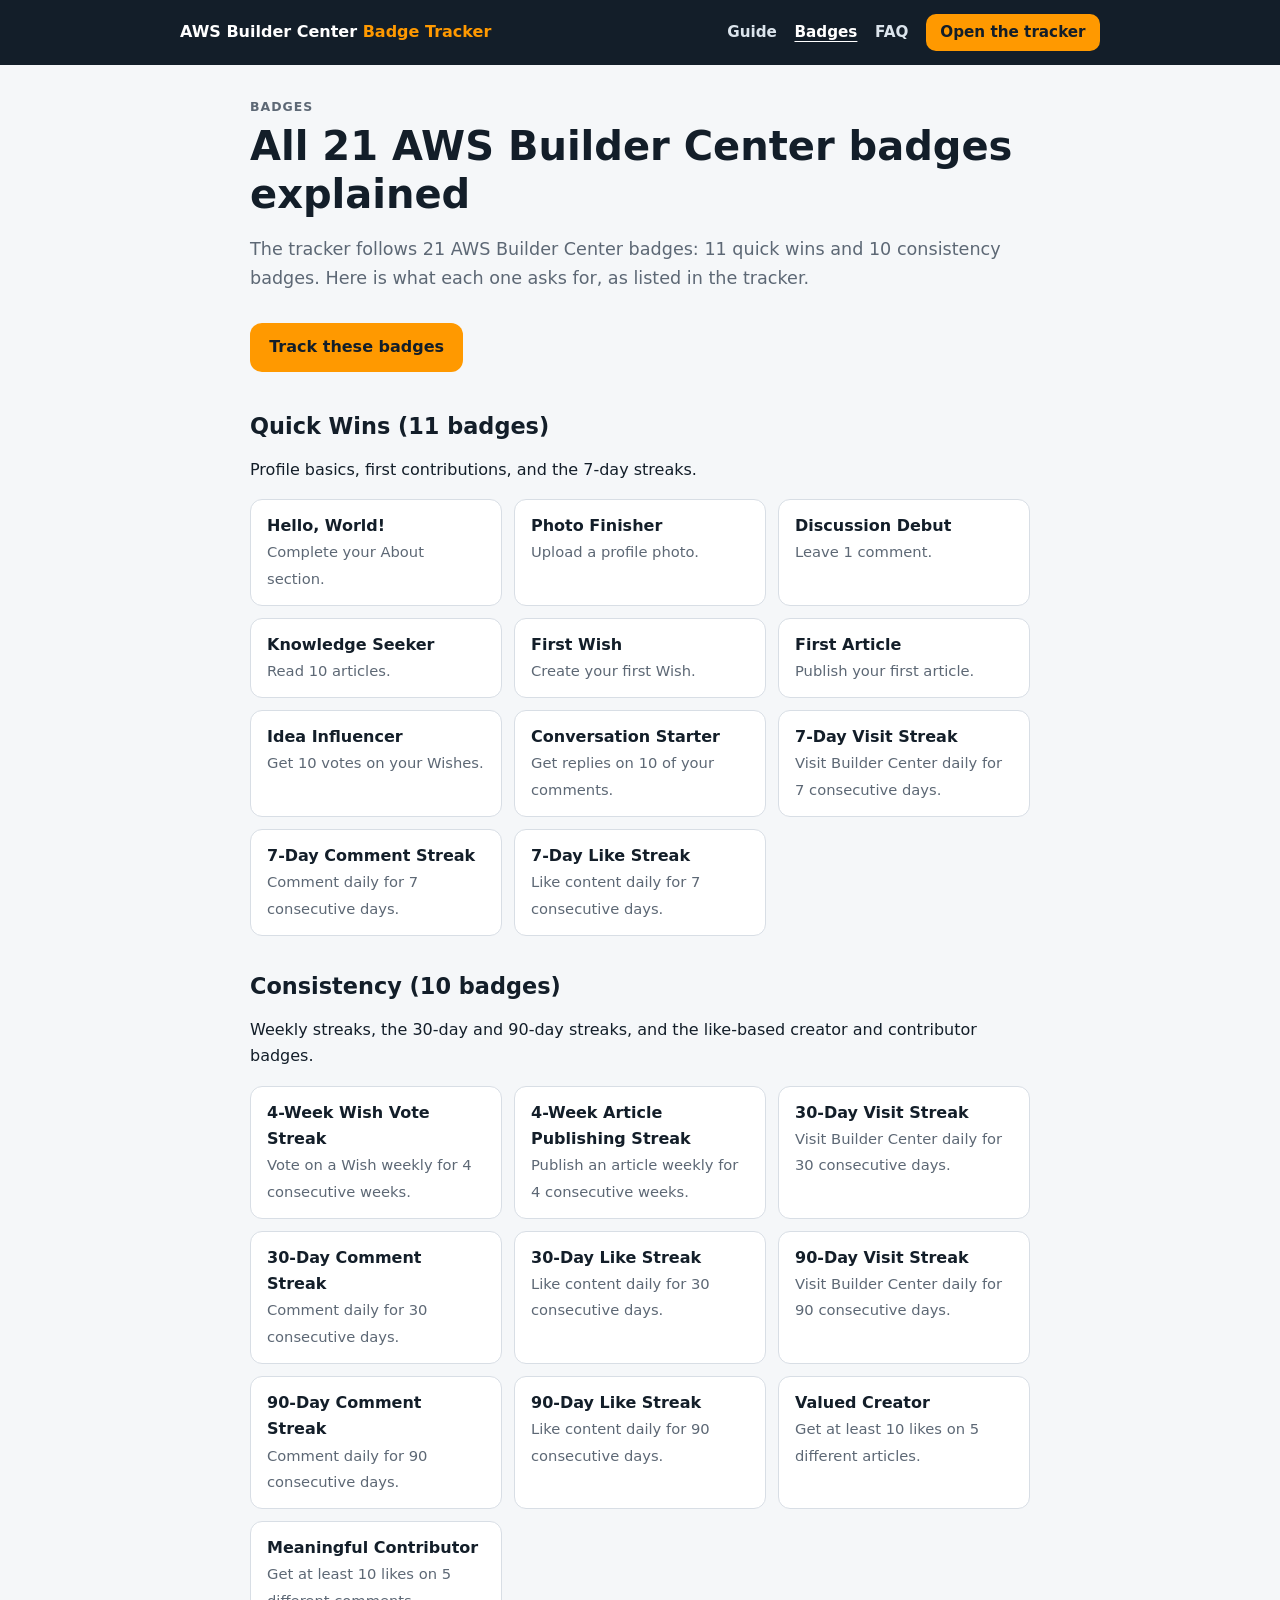
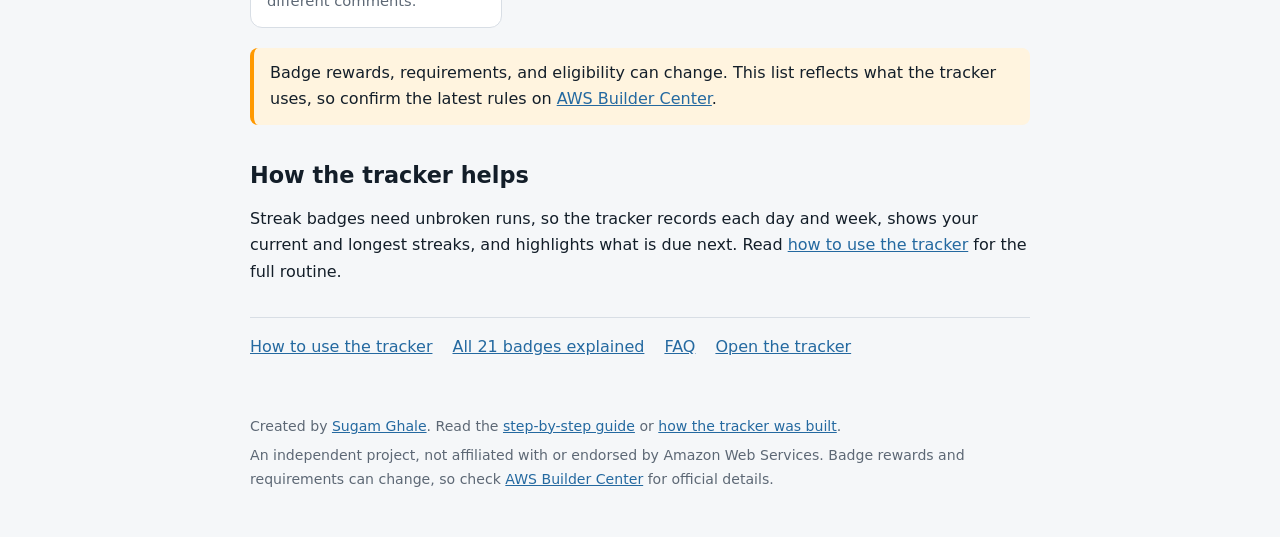
==== badges/index.html @ d5e0c00a "SEO: metadata, structured data, sitemap, favicons, and guide/badges/FAQ pages" ====
<!doctype html>
<html lang="en">
  <head>
    <meta charset="utf-8" />
    <meta name="viewport" content="width=device-width, initial-scale=1" />
    <title>All 21 AWS Builder Center Badges and Requirements</title>
    <meta name="description" content="Every AWS Builder Center badge the tracker follows, from Hello, World! to the 90-day streaks, with what each one requires." />
    <meta name="robots" content="index, follow, max-image-preview:large" />
    <meta name="author" content="Sugam Ghale" />
    <meta name="theme-color" content="#131e29" />
    <link rel="canonical" href="https://awsbuilder.sugamghale.com.np/badges/" />
    <meta property="og:type" content="article" />
    <meta property="og:site_name" content="AWS Builder Center Badge Tracker" />
    <meta property="og:title" content="All 21 AWS Builder Center Badges and Requirements" />
    <meta property="og:description" content="Every AWS Builder Center badge the tracker follows, from Hello, World! to the 90-day streaks, with what each one requires." />
    <meta property="og:url" content="https://awsbuilder.sugamghale.com.np/badges/" />
    <meta property="og:image" content="https://awsbuilder.sugamghale.com.np/og-image.png" />
    <meta property="og:image:width" content="1200" />
    <meta property="og:image:height" content="630" />
    <meta name="twitter:card" content="summary_large_image" />
    <meta name="twitter:title" content="All 21 AWS Builder Center Badges and Requirements" />
    <meta name="twitter:description" content="Every AWS Builder Center badge the tracker follows, from Hello, World! to the 90-day streaks, with what each one requires." />
    <meta name="twitter:image" content="https://awsbuilder.sugamghale.com.np/og-image.png" />
    <link rel="icon" type="image/png" sizes="48x48" href="/favicon-48.png" />
    <link rel="icon" type="image/png" sizes="192x192" href="/favicon-192.png" />
    <link rel="apple-touch-icon" sizes="180x180" href="/apple-touch-icon.png" />
    <link rel="stylesheet" href="/pages.css" />
    <script type="application/ld+json">{"@context":"https://schema.org","@type":"BreadcrumbList","itemListElement":[{"@type":"ListItem","position":1,"name":"Badge Tracker","item":"https://awsbuilder.sugamghale.com.np/"},{"@type":"ListItem","position":2,"name":"All 21 AWS Builder Center badges explained","item":"https://awsbuilder.sugamghale.com.np/badges/"}]}</script>
  </head>
  <body>
    <a class="skip-link" href="#content">Skip to content</a>
    <header class="site-header">
      <div class="site-header-inner">
        <a class="site-brand" href="/">AWS Builder Center <span>Badge Tracker</span></a>
        <nav class="site-nav" aria-label="Site">
          <a href="/guide/">Guide</a>
          <a href="/badges/" aria-current="page">Badges</a>
          <a href="/faq/">FAQ</a>
          <a class="open-app" href="/">Open the tracker</a>
        </nav>
      </div>
    </header>
    <main id="content">
      <p class="eyebrow">Badges</p>
      <h1>All 21 AWS Builder Center badges explained</h1>

      <p class="lead">
        The tracker follows 21 AWS Builder Center badges: 11 quick wins and 10 consistency badges. Here is
        what each one asks for, as listed in the tracker.
      </p>
      <a class="cta" href="/">Track these badges</a>

      <h2>Quick Wins (11 badges)</h2>
      <p>Profile basics, first contributions, and the 7-day streaks.</p>
      <ul class="badge-grid">
        <li><strong>Hello, World!</strong><span>Complete your About section.</span></li>
        <li><strong>Photo Finisher</strong><span>Upload a profile photo.</span></li>
        <li><strong>Discussion Debut</strong><span>Leave 1 comment.</span></li>
        <li><strong>Knowledge Seeker</strong><span>Read 10 articles.</span></li>
        <li><strong>First Wish</strong><span>Create your first Wish.</span></li>
        <li><strong>First Article</strong><span>Publish your first article.</span></li>
        <li><strong>Idea Influencer</strong><span>Get 10 votes on your Wishes.</span></li>
        <li><strong>Conversation Starter</strong><span>Get replies on 10 of your comments.</span></li>
        <li><strong>7-Day Visit Streak</strong><span>Visit Builder Center daily for 7 consecutive days.</span></li>
        <li><strong>7-Day Comment Streak</strong><span>Comment daily for 7 consecutive days.</span></li>
        <li><strong>7-Day Like Streak</strong><span>Like content daily for 7 consecutive days.</span></li>
      </ul>

      <h2>Consistency (10 badges)</h2>
      <p>Weekly streaks, the 30-day and 90-day streaks, and the like-based creator and contributor badges.</p>
      <ul class="badge-grid">
        <li><strong>4-Week Wish Vote Streak</strong><span>Vote on a Wish weekly for 4 consecutive weeks.</span></li>
        <li><strong>4-Week Article Publishing Streak</strong><span>Publish an article weekly for 4 consecutive weeks.</span></li>
        <li><strong>30-Day Visit Streak</strong><span>Visit Builder Center daily for 30 consecutive days.</span></li>
        <li><strong>30-Day Comment Streak</strong><span>Comment daily for 30 consecutive days.</span></li>
        <li><strong>30-Day Like Streak</strong><span>Like content daily for 30 consecutive days.</span></li>
        <li><strong>90-Day Visit Streak</strong><span>Visit Builder Center daily for 90 consecutive days.</span></li>
        <li><strong>90-Day Comment Streak</strong><span>Comment daily for 90 consecutive days.</span></li>
        <li><strong>90-Day Like Streak</strong><span>Like content daily for 90 consecutive days.</span></li>
        <li><strong>Valued Creator</strong><span>Get at least 10 likes on 5 different articles.</span></li>
        <li><strong>Meaningful Contributor</strong><span>Get at least 10 likes on 5 different comments.</span></li>
      </ul>

      <div class="note">
        Badge rewards, requirements, and eligibility can change. This list reflects what the tracker uses, so
        confirm the latest rules on <a href="https://builder.aws.com/" target="_blank" rel="noopener noreferrer">AWS Builder Center</a>.
      </div>

      <h2>How the tracker helps</h2>
      <p>
        Streak badges need unbroken runs, so the tracker records each day and week, shows your current and longest
        streaks, and highlights what is due next. Read <a href="/guide/">how to use the tracker</a> for the full
        routine.
      </p>

      <nav class="related" aria-label="Related pages">
        <a href="/guide/">How to use the tracker</a>
        <a href="/badges/">All 21 badges explained</a>
        <a href="/faq/">FAQ</a>
        <a href="/">Open the tracker</a>
      </nav>
    </main>
    <footer class="site-footer">
      <p>
        Created by <a href="https://builder.aws.com/community/@sugamghale" target="_blank" rel="noopener noreferrer">Sugam Ghale</a>.
        Read the <a href="https://builder.aws.com/content/3JlTbvpIUHCxUosgsDcWn3OkLaA/aws-builder-center-badge-tracker-step-by-step-guide" target="_blank" rel="noopener noreferrer">step-by-step guide</a>
        or <a href="https://builder.aws.com/content/3JlS45QfgOxZrGCHFRyoKN2KXZB/how-i-built-a-private-aws-builder-center-badge-tracker-with-vanilla-javascript" target="_blank" rel="noopener noreferrer">how the tracker was built</a>.
      </p>
      <p>
        An independent project, not affiliated with or endorsed by Amazon Web Services.
        Badge rewards and requirements can change, so check
        <a href="https://builder.aws.com/" target="_blank" rel="noopener noreferrer">AWS Builder Center</a>
        for official details.
      </p>
    </footer>
  </body>
</html>
---- pages.css ----
/* Styles for the static content pages (guide, badges, FAQ). The tracker itself uses style.css. */
:root {
  --navy: #131e29;
  --muted: #5d6875;
  --orange: #ff9900;
  --page: #f5f7f9;
  --surface: #fff;
  --line: #d8dee5;
  --blue: #2469a0;
  --green: #16794c;
}
* {
  box-sizing: border-box;
}
body {
  margin: 0;
  background: var(--page);
  color: var(--navy);
  font:
    16px/1.65 Inter,
    ui-sans-serif,
    system-ui,
    -apple-system,
    "Segoe UI",
    sans-serif;
}
a {
  color: var(--blue);
}
.skip-link {
  position: fixed;
  top: -100px;
  left: 1rem;
  background: #fff;
  color: var(--navy);
  padding: 0.75rem;
  z-index: 100;
}
.skip-link:focus {
  top: 1rem;
}
.site-header {
  background: var(--navy);
  color: #fff;
}
.site-header-inner {
  max-width: 960px;
  margin: 0 auto;
  padding: 0.85rem 1.25rem;
  display: flex;
  flex-wrap: wrap;
  align-items: center;
  justify-content: space-between;
  gap: 0.75rem 1.5rem;
}
.site-brand {
  color: #fff;
  font-weight: 800;
  text-decoration: none;
}
.site-brand span {
  color: var(--orange);
}
.site-nav {
  display: flex;
  flex-wrap: wrap;
  align-items: center;
  gap: 0.35rem 1.1rem;
}
.site-nav a {
  color: #dbe4ec;
  text-decoration: none;
  font-weight: 600;
  font-size: 0.95rem;
}
.site-nav a:hover,
.site-nav a[aria-current="page"] {
  color: #fff;
  text-decoration: underline;
  text-underline-offset: 4px;
}
.site-nav .open-app {
  background: var(--orange);
  color: var(--navy);
  padding: 0.4rem 0.9rem;
  border-radius: 10px;
  text-decoration: none;
}
main {
  max-width: 820px;
  margin: 0 auto;
  padding: 2rem 1.25rem 3rem;
}
.eyebrow {
  margin: 0;
  color: var(--muted);
  font-size: 0.78rem;
  font-weight: 800;
  letter-spacing: 0.08em;
  text-transform: uppercase;
}
h1 {
  font-size: clamp(1.8rem, 5vw, 2.5rem);
  line-height: 1.2;
  margin: 0.25rem 0 0.75rem;
}
h2 {
  font-size: 1.4rem;
  line-height: 1.3;
  margin: 2.25rem 0 0.5rem;
}
h3 {
  font-size: 1.1rem;
  margin: 1.5rem 0 0.35rem;
}
.lead {
  font-size: 1.1rem;
  color: var(--muted);
}
.cta {
  display: inline-block;
  margin: 0.75rem 0 0.25rem;
  background: var(--orange);
  color: var(--navy);
  font-weight: 800;
  padding: 0.7rem 1.2rem;
  border-radius: 12px;
  text-decoration: none;
}
.cta:hover {
  filter: brightness(0.95);
}
.card {
  background: var(--surface);
  border: 1px solid var(--line);
  border-radius: 14px;
  padding: 1rem 1.15rem;
  margin: 0.85rem 0;
}
.card h3 {
  margin-top: 0;
}
.card p:last-child {
  margin-bottom: 0;
}
.note {
  background: #fff4df;
  border-left: 4px solid var(--orange);
  padding: 0.75rem 1rem;
  border-radius: 8px;
  margin: 1.25rem 0;
}
.badge-grid {
  list-style: none;
  padding: 0;
  margin: 0.75rem 0;
  display: grid;
  grid-template-columns: repeat(auto-fill, minmax(240px, 1fr));
  gap: 0.75rem;
}
.badge-grid li {
  background: var(--surface);
  border: 1px solid var(--line);
  border-radius: 12px;
  padding: 0.8rem 1rem;
}
.badge-grid strong {
  display: block;
}
.badge-grid span {
  color: var(--muted);
  font-size: 0.92rem;
}
details {
  background: var(--surface);
  border: 1px solid var(--line);
  border-radius: 12px;
  padding: 0.75rem 1rem;
  margin: 0.6rem 0;
}
summary {
  cursor: pointer;
  font-weight: 700;
}
details p {
  margin: 0.6rem 0 0.1rem;
}
.related {
  display: flex;
  flex-wrap: wrap;
  gap: 0.5rem 1.25rem;
  margin-top: 2rem;
  padding-top: 1rem;
  border-top: 1px solid var(--line);
}
.site-footer {
  max-width: 820px;
  margin: 0 auto;
  padding: 0 1.25rem 2.5rem;
  color: var(--muted);
  font-size: 0.88rem;
}
.site-footer p {
  margin: 0.4rem 0;
}
a:focus-visible,
summary:focus-visible {
  outline: 3px solid var(--orange);
  outline-offset: 2px;
}
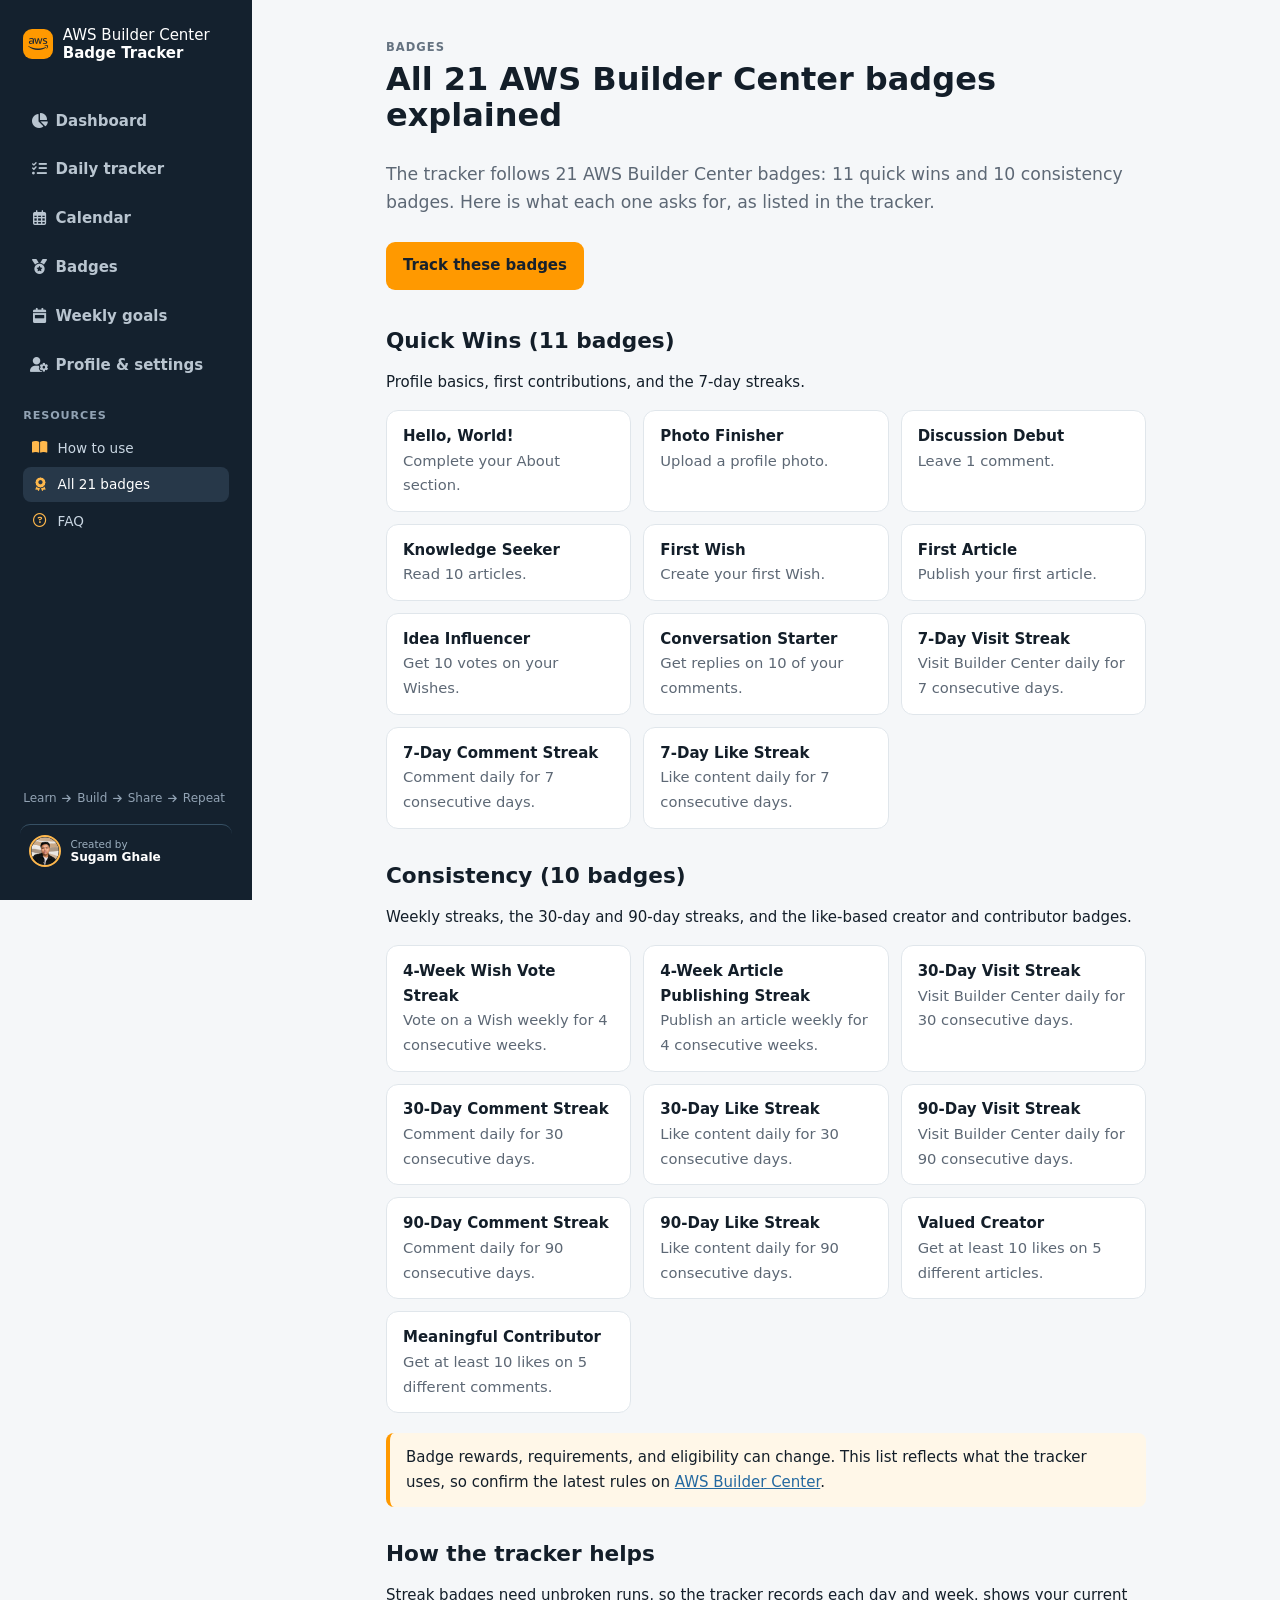
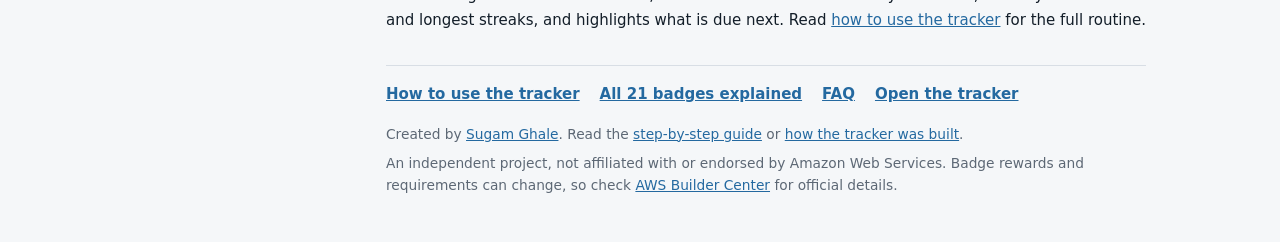
==== commit 7cb42c1f: "Add resource links and smooth view transitions between tracker and content pages" ====
--- a/badges/index.html
+++ b/badges/index.html
@@ -21,97 +21,168 @@
     <meta name="twitter:title" content="All 21 AWS Builder Center Badges and Requirements" />
     <meta name="twitter:description" content="Every AWS Builder Center badge the tracker follows, from Hello, World! to the 90-day streaks, with what each one requires." />
     <meta name="twitter:image" content="https://awsbuilder.sugamghale.com.np/og-image.png" />
+    <script type="application/ld+json">{"@context":"https://schema.org","@type":"BreadcrumbList","itemListElement":[{"@type":"ListItem","position":1,"name":"Badge Tracker","item":"https://awsbuilder.sugamghale.com.np/"},{"@type":"ListItem","position":2,"name":"All 21 AWS Builder Center badges explained","item":"https://awsbuilder.sugamghale.com.np/badges/"}]}</script>
+    <script type="speculationrules">
+      {
+        "prerender": [{ "urls": ["/guide/", "/badges/", "/faq/"], "eagerness": "moderate" }],
+        "prefetch": [{ "urls": ["/"], "eagerness": "moderate" }]
+      }
+    </script>
+    <link rel="preconnect" href="https://cdnjs.cloudflare.com" crossorigin />
+    <link rel="stylesheet" href="https://cdnjs.cloudflare.com/ajax/libs/font-awesome/6.2.1/css/all.min.css" referrerpolicy="no-referrer" />
     <link rel="icon" type="image/png" sizes="48x48" href="/favicon-48.png" />
     <link rel="icon" type="image/png" sizes="192x192" href="/favicon-192.png" />
     <link rel="apple-touch-icon" sizes="180x180" href="/apple-touch-icon.png" />
+    <link rel="stylesheet" href="/style.css" />
     <link rel="stylesheet" href="/pages.css" />
-    <script type="application/ld+json">{"@context":"https://schema.org","@type":"BreadcrumbList","itemListElement":[{"@type":"ListItem","position":1,"name":"Badge Tracker","item":"https://awsbuilder.sugamghale.com.np/"},{"@type":"ListItem","position":2,"name":"All 21 AWS Builder Center badges explained","item":"https://awsbuilder.sugamghale.com.np/badges/"}]}</script>
   </head>
   <body>
-    <a class="skip-link" href="#content">Skip to content</a>
-    <header class="site-header">
-      <div class="site-header-inner">
-        <a class="site-brand" href="/">AWS Builder Center <span>Badge Tracker</span></a>
-        <nav class="site-nav" aria-label="Site">
-          <a href="/guide/">Guide</a>
-          <a href="/badges/" aria-current="page">Badges</a>
-          <a href="/faq/">FAQ</a>
-          <a class="open-app" href="/">Open the tracker</a>
+    <a class="skip-link" href="#main-content">Skip to content</a>
+    <div class="app-shell">
+      <aside class="sidebar" aria-label="Primary navigation">
+        <div class="brand-lockup">
+          <span class="brand-mark" aria-hidden="true"><i class="fa-brands fa-aws"></i></span
+          ><span>AWS Builder Center<br /><strong>Badge Tracker</strong></span>
+        </div>
+        <nav class="nav-list" aria-label="Sections">
+          <a class="nav-link" href="/#dashboard">
+            <i class="nav-icon fa-solid fa-chart-pie" aria-hidden="true"></i>
+            Dashboard
+          </a>
+          <a class="nav-link" href="/#daily">
+            <i class="nav-icon fa-solid fa-list-check" aria-hidden="true"></i>
+            Daily tracker
+          </a>
+          <a class="nav-link" href="/#calendar">
+            <i class="nav-icon fa-regular fa-calendar-days" aria-hidden="true"></i>
+            Calendar
+          </a>
+          <a class="nav-link" href="/#badges">
+            <i class="nav-icon fa-solid fa-medal" aria-hidden="true"></i>
+            Badges
+          </a>
+          <a class="nav-link" href="/#weekly">
+            <i class="nav-icon fa-solid fa-calendar-week" aria-hidden="true"></i>
+            Weekly goals
+          </a>
+          <a class="nav-link" href="/#profile">
+            <i class="nav-icon fa-solid fa-user-gear" aria-hidden="true"></i>
+            Profile &amp; settings
+          </a>
         </nav>
+        <nav class="resource-links" aria-label="Resources">
+          <p class="resource-title">Resources</p>
+          <a href="/guide/"><i class="fa-solid fa-book-open" aria-hidden="true"></i> How to use</a>
+          <a href="/badges/" aria-current="page"><i class="fa-solid fa-award" aria-hidden="true"></i> All 21 badges</a>
+          <a href="/faq/"><i class="fa-regular fa-circle-question" aria-hidden="true"></i> FAQ</a>
+        </nav>
+        <div class="sidebar-footer">
+          Learn <i class="fa-solid fa-arrow-right" aria-hidden="true"></i> Build
+          <i class="fa-solid fa-arrow-right" aria-hidden="true"></i> Share
+          <i class="fa-solid fa-arrow-right" aria-hidden="true"></i> Repeat
+        </div>
+        <a
+          class="creator-credit"
+          href="https://builder.aws.com/community/@sugamghale"
+          target="_blank"
+          rel="noopener noreferrer"
+          aria-label="Created by Sugam Ghale — open AWS Builder Center profile"
+        >
+          <img class="creator-avatar" src="/favicon-192.png" alt="Sugam Ghale" draggable="false" />
+          <span><small>Created by</small><strong>Sugam Ghale</strong></span>
+        </a>
+      </aside>
+      <div class="mobile-header">
+        <div class="brand-lockup">
+          <span class="brand-mark" aria-hidden="true"><i class="fa-brands fa-aws"></i></span
+          ><span class="mobile-brand-copy"><strong>Badge Tracker</strong><small>Created by Sugam Ghale</small></span>
+        </div>
       </div>
-    </header>
-    <main id="content">
-      <p class="eyebrow">Badges</p>
-      <h1>All 21 AWS Builder Center badges explained</h1>
+      <main id="main-content" class="main-content" tabindex="-1">
+        <div class="content-page">
+          <header class="page-header">
+            <div>
+              <p class="eyebrow">Badges</p>
+              <h1>All 21 AWS Builder Center badges explained</h1>
+            </div>
+          </header>
 
-      <p class="lead">
-        The tracker follows 21 AWS Builder Center badges: 11 quick wins and 10 consistency badges. Here is
-        what each one asks for, as listed in the tracker.
-      </p>
-      <a class="cta" href="/">Track these badges</a>
+          <p class="lead">
+            The tracker follows 21 AWS Builder Center badges: 11 quick wins and 10 consistency badges. Here is
+            what each one asks for, as listed in the tracker.
+          </p>
+          <a class="button button-primary" href="/#badges">Track these badges</a>
 
-      <h2>Quick Wins (11 badges)</h2>
-      <p>Profile basics, first contributions, and the 7-day streaks.</p>
-      <ul class="badge-grid">
-        <li><strong>Hello, World!</strong><span>Complete your About section.</span></li>
-        <li><strong>Photo Finisher</strong><span>Upload a profile photo.</span></li>
-        <li><strong>Discussion Debut</strong><span>Leave 1 comment.</span></li>
-        <li><strong>Knowledge Seeker</strong><span>Read 10 articles.</span></li>
-        <li><strong>First Wish</strong><span>Create your first Wish.</span></li>
-        <li><strong>First Article</strong><span>Publish your first article.</span></li>
-        <li><strong>Idea Influencer</strong><span>Get 10 votes on your Wishes.</span></li>
-        <li><strong>Conversation Starter</strong><span>Get replies on 10 of your comments.</span></li>
-        <li><strong>7-Day Visit Streak</strong><span>Visit Builder Center daily for 7 consecutive days.</span></li>
-        <li><strong>7-Day Comment Streak</strong><span>Comment daily for 7 consecutive days.</span></li>
-        <li><strong>7-Day Like Streak</strong><span>Like content daily for 7 consecutive days.</span></li>
-      </ul>
+          <h2>Quick Wins (11 badges)</h2>
+          <p>Profile basics, first contributions, and the 7-day streaks.</p>
+          <ul class="badge-grid">
+            <li><strong>Hello, World!</strong><span>Complete your About section.</span></li>
+            <li><strong>Photo Finisher</strong><span>Upload a profile photo.</span></li>
+            <li><strong>Discussion Debut</strong><span>Leave 1 comment.</span></li>
+            <li><strong>Knowledge Seeker</strong><span>Read 10 articles.</span></li>
+            <li><strong>First Wish</strong><span>Create your first Wish.</span></li>
+            <li><strong>First Article</strong><span>Publish your first article.</span></li>
+            <li><strong>Idea Influencer</strong><span>Get 10 votes on your Wishes.</span></li>
+            <li><strong>Conversation Starter</strong><span>Get replies on 10 of your comments.</span></li>
+            <li><strong>7-Day Visit Streak</strong><span>Visit Builder Center daily for 7 consecutive days.</span></li>
+            <li><strong>7-Day Comment Streak</strong><span>Comment daily for 7 consecutive days.</span></li>
+            <li><strong>7-Day Like Streak</strong><span>Like content daily for 7 consecutive days.</span></li>
+          </ul>
 
-      <h2>Consistency (10 badges)</h2>
-      <p>Weekly streaks, the 30-day and 90-day streaks, and the like-based creator and contributor badges.</p>
-      <ul class="badge-grid">
-        <li><strong>4-Week Wish Vote Streak</strong><span>Vote on a Wish weekly for 4 consecutive weeks.</span></li>
-        <li><strong>4-Week Article Publishing Streak</strong><span>Publish an article weekly for 4 consecutive weeks.</span></li>
-        <li><strong>30-Day Visit Streak</strong><span>Visit Builder Center daily for 30 consecutive days.</span></li>
-        <li><strong>30-Day Comment Streak</strong><span>Comment daily for 30 consecutive days.</span></li>
-        <li><strong>30-Day Like Streak</strong><span>Like content daily for 30 consecutive days.</span></li>
-        <li><strong>90-Day Visit Streak</strong><span>Visit Builder Center daily for 90 consecutive days.</span></li>
-        <li><strong>90-Day Comment Streak</strong><span>Comment daily for 90 consecutive days.</span></li>
-        <li><strong>90-Day Like Streak</strong><span>Like content daily for 90 consecutive days.</span></li>
-        <li><strong>Valued Creator</strong><span>Get at least 10 likes on 5 different articles.</span></li>
-        <li><strong>Meaningful Contributor</strong><span>Get at least 10 likes on 5 different comments.</span></li>
-      </ul>
+          <h2>Consistency (10 badges)</h2>
+          <p>Weekly streaks, the 30-day and 90-day streaks, and the like-based creator and contributor badges.</p>
+          <ul class="badge-grid">
+            <li><strong>4-Week Wish Vote Streak</strong><span>Vote on a Wish weekly for 4 consecutive weeks.</span></li>
+            <li><strong>4-Week Article Publishing Streak</strong><span>Publish an article weekly for 4 consecutive weeks.</span></li>
+            <li><strong>30-Day Visit Streak</strong><span>Visit Builder Center daily for 30 consecutive days.</span></li>
+            <li><strong>30-Day Comment Streak</strong><span>Comment daily for 30 consecutive days.</span></li>
+            <li><strong>30-Day Like Streak</strong><span>Like content daily for 30 consecutive days.</span></li>
+            <li><strong>90-Day Visit Streak</strong><span>Visit Builder Center daily for 90 consecutive days.</span></li>
+            <li><strong>90-Day Comment Streak</strong><span>Comment daily for 90 consecutive days.</span></li>
+            <li><strong>90-Day Like Streak</strong><span>Like content daily for 90 consecutive days.</span></li>
+            <li><strong>Valued Creator</strong><span>Get at least 10 likes on 5 different articles.</span></li>
+            <li><strong>Meaningful Contributor</strong><span>Get at least 10 likes on 5 different comments.</span></li>
+          </ul>
 
-      <div class="note">
-        Badge rewards, requirements, and eligibility can change. This list reflects what the tracker uses, so
-        confirm the latest rules on <a href="https://builder.aws.com/" target="_blank" rel="noopener noreferrer">AWS Builder Center</a>.
-      </div>
+          <div class="note">
+            Badge rewards, requirements, and eligibility can change. This list reflects what the tracker uses, so
+            confirm the latest rules on <a href="https://builder.aws.com/" target="_blank" rel="noopener noreferrer">AWS Builder Center</a>.
+          </div>
 
-      <h2>How the tracker helps</h2>
-      <p>
-        Streak badges need unbroken runs, so the tracker records each day and week, shows your current and longest
-        streaks, and highlights what is due next. Read <a href="/guide/">how to use the tracker</a> for the full
-        routine.
-      </p>
-
-      <nav class="related" aria-label="Related pages">
-        <a href="/guide/">How to use the tracker</a>
-        <a href="/badges/">All 21 badges explained</a>
-        <a href="/faq/">FAQ</a>
-        <a href="/">Open the tracker</a>
+          <h2>How the tracker helps</h2>
+          <p>
+            Streak badges need unbroken runs, so the tracker records each day and week, shows your current and longest
+            streaks, and highlights what is due next. Read <a href="/guide/">how to use the tracker</a> for the full
+            routine.
+          </p>
+          <nav class="related" aria-label="Related pages">
+            <a href="/guide/">How to use the tracker</a>
+            <a href="/badges/">All 21 badges explained</a>
+            <a href="/faq/">FAQ</a>
+            <a href="/">Open the tracker</a>
+          </nav>
+          <div class="page-footnote">
+            <p>
+              Created by <a href="https://builder.aws.com/community/@sugamghale" target="_blank" rel="noopener noreferrer">Sugam Ghale</a>.
+              Read the <a href="https://builder.aws.com/content/3JlTbvpIUHCxUosgsDcWn3OkLaA/aws-builder-center-badge-tracker-step-by-step-guide" target="_blank" rel="noopener noreferrer">step-by-step guide</a>
+              or <a href="https://builder.aws.com/content/3JlS45QfgOxZrGCHFRyoKN2KXZB/how-i-built-a-private-aws-builder-center-badge-tracker-with-vanilla-javascript" target="_blank" rel="noopener noreferrer">how the tracker was built</a>.
+            </p>
+            <p>
+              An independent project, not affiliated with or endorsed by Amazon Web Services. Badge rewards and
+              requirements can change, so check
+              <a href="https://builder.aws.com/" target="_blank" rel="noopener noreferrer">AWS Builder Center</a>
+              for official details.
+            </p>
+          </div>
+        </div>
+      </main>
+      <nav class="bottom-nav" aria-label="Mobile navigation">
+        <a class="nav-link" href="/#dashboard"><i class="fa-solid fa-chart-pie" aria-hidden="true"></i><span>Dashboard</span></a>
+        <a class="nav-link" href="/#daily"><i class="fa-solid fa-list-check" aria-hidden="true"></i><span>Daily</span></a>
+        <a class="nav-link" href="/#calendar"><i class="fa-regular fa-calendar-days" aria-hidden="true"></i><span>Calendar</span></a>
+        <a class="nav-link" href="/#badges"><i class="fa-solid fa-medal" aria-hidden="true"></i><span>Badges</span></a>
+        <a class="nav-link" href="/#profile"><i class="fa-solid fa-gear" aria-hidden="true"></i><span>Settings</span></a>
       </nav>
-    </main>
-    <footer class="site-footer">
-      <p>
-        Created by <a href="https://builder.aws.com/community/@sugamghale" target="_blank" rel="noopener noreferrer">Sugam Ghale</a>.
-        Read the <a href="https://builder.aws.com/content/3JlTbvpIUHCxUosgsDcWn3OkLaA/aws-builder-center-badge-tracker-step-by-step-guide" target="_blank" rel="noopener noreferrer">step-by-step guide</a>
-        or <a href="https://builder.aws.com/content/3JlS45QfgOxZrGCHFRyoKN2KXZB/how-i-built-a-private-aws-builder-center-badge-tracker-with-vanilla-javascript" target="_blank" rel="noopener noreferrer">how the tracker was built</a>.
-      </p>
-      <p>
-        An independent project, not affiliated with or endorsed by Amazon Web Services.
-        Badge rewards and requirements can change, so check
-        <a href="https://builder.aws.com/" target="_blank" rel="noopener noreferrer">AWS Builder Center</a>
-        for official details.
-      </p>
-    </footer>
+    </div>
   </body>
 </html>
--- a/style.css
+++ b/style.css
@@ -0,0 +1,1592 @@
+:root {
+  --navy: #131e29;
+  --muted: #5d6875;
+  --orange: #ff9900;
+  --orange-dark: #d97706;
+  --page: #f5f7f9;
+  --surface: #fff;
+  --line: #d8dee5;
+  --green: #16794c;
+  --green-soft: #e8f6ee;
+  --blue: #2469a0;
+  --red: #b42318;
+  --radius: 16px;
+  --shadow: 0 10px 25px #172b4d12;
+}
+* {
+  box-sizing: border-box;
+}
+html {
+  color-scheme: light;
+}
+body {
+  margin: 0;
+  background: var(--page);
+  color: var(--navy);
+  font:
+    15px/1.5 Inter,
+    ui-sans-serif,
+    system-ui,
+    -apple-system,
+    "Segoe UI",
+    sans-serif;
+}
+.skip-link {
+  position: fixed;
+  top: -100px;
+  left: 1rem;
+  background: #fff;
+  color: var(--navy);
+  padding: 0.75rem;
+  z-index: 100;
+}
+.skip-link:focus {
+  top: 1rem;
+}
+.onboarding-shell {
+  min-height: 100vh;
+  display: grid;
+  place-items: center;
+  padding: 1.25rem;
+  background: linear-gradient(135deg, #edf4fa 0%, #f7f8fa 58%, #fff4df 100%);
+}
+.onboarding-card {
+  width: min(100%, 580px);
+  background: var(--surface);
+  padding: clamp(1.5rem, 5vw, 3rem);
+  border-radius: 24px;
+  box-shadow: var(--shadow);
+  border: 1px solid #e8ecf0;
+}
+.brand-lockup {
+  display: flex;
+  align-items: center;
+  gap: 0.6rem;
+  line-height: 1.2;
+}
+.brand-mark {
+  display: grid;
+  place-items: center;
+  width: 30px;
+  height: 30px;
+  border-radius: 9px;
+  background: var(--orange);
+  color: #1b2733;
+  font-size: 18px;
+}
+.eyebrow {
+  text-transform: uppercase;
+  font-size: 0.72rem;
+  font-weight: 800;
+  letter-spacing: 0.09em;
+  color: #657381;
+  margin: 1.25rem 0 0.35rem;
+}
+.onboarding-card h1,
+.page-header h1 {
+  font-size: clamp(1.7rem, 4vw, 2.25rem);
+  line-height: 1.15;
+  margin: 0.1rem 0 0.7rem;
+}
+.privacy-note {
+  font-size: 0.8rem;
+  color: var(--muted);
+  margin-top: 1rem;
+}
+.form-grid {
+  display: grid;
+  gap: 1rem;
+  margin-top: 1.35rem;
+}
+.form-grid label {
+  font-weight: 700;
+  font-size: 0.9rem;
+}
+.form-grid small {
+  display: block;
+  color: var(--muted);
+  font-weight: 400;
+  margin-top: 0.2rem;
+}
+input,
+select,
+button {
+  font: inherit;
+}
+input,
+select {
+  display: block;
+  width: 100%;
+  margin-top: 0.35rem;
+  padding: 0.7rem 0.75rem;
+  border: 1px solid #aab6c2;
+  border-radius: 9px;
+  background: #fff;
+  color: var(--navy);
+}
+input:focus,
+select:focus,
+button:focus-visible {
+  outline: 3px solid #ffb547;
+  outline-offset: 2px;
+}
+.button {
+  border: 1px solid transparent;
+  border-radius: 9px;
+  padding: 0.65rem 1rem;
+  cursor: pointer;
+  font-weight: 750;
+  transition:
+    0.16s transform,
+    0.16s background;
+}
+.button:hover {
+  transform: translateY(-1px);
+}
+.button-primary {
+  background: var(--orange);
+  color: #17212c;
+}
+.button-primary:hover {
+  background: #f3a421;
+}
+.button-secondary {
+  background: #fff;
+  color: #253647;
+  border-color: #b5c0ca;
+}
+.button-danger {
+  background: var(--red);
+  color: white;
+}
+.full {
+  width: 100%;
+  margin-top: 0.25rem;
+}
+.app-shell {
+  min-height: 100vh;
+  display: grid;
+  grid-template-columns: 252px minmax(0, 1fr);
+}
+.sidebar {
+  background: #14212e;
+  color: #e7edf3;
+  padding: 1.4rem 1rem;
+  display: flex;
+  flex-direction: column;
+  position: sticky;
+  top: 0;
+  height: 100vh;
+}
+.sidebar .brand-lockup {
+  padding: 0.25rem 0.45rem;
+  color: #fff;
+}
+.nav-list {
+  display: grid;
+  gap: 0.25rem;
+  margin-top: 2rem;
+}
+.nav-link {
+  appearance: none;
+  text-align: left;
+  border: 0;
+  background: transparent;
+  color: #b9c5d0;
+  padding: 0.7rem 0.8rem;
+  border-radius: 8px;
+  cursor: pointer;
+  font-weight: 650;
+}
+.nav-link span {
+  display: inline-block;
+  width: 1.35rem;
+}
+.nav-link:hover,
+.nav-link.active {
+  background: #273849;
+  color: #fff;
+}
+.sidebar-footer {
+  font-size: 0.75rem;
+  color: #92a3b4;
+  margin: auto 0.45rem 0.3rem;
+}
+.main-content {
+  width: min(1280px, 100%);
+  padding: clamp(1.2rem, 3vw, 2.5rem);
+  margin: auto;
+}
+.page-header {
+  display: flex;
+  justify-content: space-between;
+  align-items: center;
+  gap: 1rem;
+  margin-bottom: 1.6rem;
+}
+.page-header .eyebrow {
+  margin: 0 0 0.2rem;
+}
+.page-header h1 {
+  font-size: clamp(1.55rem, 3vw, 2rem);
+  margin: 0;
+}
+.view {
+  display: none;
+}
+.view.active {
+  display: block;
+}
+.mobile-header,
+.bottom-nav {
+  display: none;
+}
+.grid {
+  display: grid;
+  gap: 1rem;
+}
+.grid-4 {
+  grid-template-columns: repeat(4, minmax(0, 1fr));
+}
+.grid-3 {
+  grid-template-columns: repeat(3, minmax(0, 1fr));
+}
+.grid-2 {
+  grid-template-columns: repeat(2, minmax(0, 1fr));
+}
+.card {
+  background: var(--surface);
+  border: 1px solid #e0e6eb;
+  border-radius: var(--radius);
+  padding: 1.1rem;
+  box-shadow: 0 2px 6px #172b4d08;
+}
+.card h2,
+.card h3 {
+  margin: 0.05rem 0 0.4rem;
+  line-height: 1.25;
+}
+.card h2 {
+  font-size: 1.12rem;
+}
+.card h3 {
+  font-size: 1rem;
+}
+.metric-card .metric {
+  font-size: 1.75rem;
+  font-weight: 800;
+  line-height: 1.1;
+  margin: 0.4rem 0 0.15rem;
+}
+.metric-card p,
+.subtle {
+  color: var(--muted);
+  margin: 0.15rem 0;
+  font-size: 0.86rem;
+}
+.hero-card {
+  background: linear-gradient(115deg, #172938, #203c55);
+  color: white;
+  position: relative;
+  overflow: hidden;
+}
+.hero-card:after {
+  content: "";
+  width: 220px;
+  height: 220px;
+  border-radius: 50%;
+  background: #ff990026;
+  position: absolute;
+  right: -90px;
+  top: -95px;
+}
+.hero-card .subtle {
+  color: #ccdae6;
+}
+.hero-progress {
+  display: flex;
+  align-items: center;
+  gap: 1rem;
+  margin-top: 1.25rem;
+  position: relative;
+  z-index: 1;
+}
+.score {
+  font-weight: 800;
+  font-size: 1.3rem;
+  white-space: nowrap;
+}
+.progress {
+  height: 9px;
+  background: #dfe5ea;
+  border-radius: 100px;
+  overflow: hidden;
+  flex: 1;
+}
+.progress > span {
+  height: 100%;
+  display: block;
+  background: var(--orange);
+  border-radius: inherit;
+}
+.progress.green > span {
+  background: var(--green);
+}
+.hero-card .progress {
+  background: #486173;
+}
+.hero-card .progress > span {
+  background: var(--orange);
+}
+.section-heading {
+  display: flex;
+  align-items: center;
+  justify-content: space-between;
+  gap: 1rem;
+  margin: 1.8rem 0 0.8rem;
+}
+.section-heading h2 {
+  margin: 0;
+  font-size: 1.25rem;
+}
+.section-heading p {
+  margin: 0;
+  color: var(--muted);
+}
+.today-list {
+  display: grid;
+  gap: 0.3rem;
+}
+.activity-row {
+  display: flex;
+  align-items: center;
+  gap: 0.65rem;
+  padding: 0.62rem 0.25rem;
+  border-bottom: 1px solid #edf0f3;
+  cursor: pointer;
+}
+.activity-row:last-child {
+  border-bottom: 0;
+}
+.activity-row input {
+  appearance: none;
+  width: 19px;
+  height: 19px;
+  margin: 0;
+  border-radius: 5px;
+  padding: 0;
+  position: relative;
+  cursor: pointer;
+}
+.activity-row input:checked {
+  background: var(--green);
+  border-color: var(--green);
+}
+.activity-row input:checked:after {
+  content: "✓";
+  position: absolute;
+  color: #fff;
+  font-size: 13px;
+  left: 3px;
+  top: -2px;
+}
+.activity-row span {
+  font-weight: 650;
+}
+.activity-row small {
+  color: var(--muted);
+  margin-left: auto;
+}
+.pill {
+  display: inline-block;
+  border-radius: 100px;
+  padding: 0.22rem 0.55rem;
+  font-size: 0.72rem;
+  font-weight: 800;
+  letter-spacing: 0.04em;
+  text-transform: uppercase;
+}
+.pill.complete {
+  color: var(--green);
+  background: var(--green-soft);
+}
+.pill.progressing {
+  color: #945b00;
+  background: #fff2db;
+}
+.pill.start {
+  color: #536272;
+  background: #edf1f4;
+}
+.pill.earned {
+  color: #265b96;
+  background: #eaf2fc;
+}
+.notice {
+  border-left: 4px solid var(--orange);
+  background: #fff7e8;
+  padding: 0.75rem 0.9rem;
+  border-radius: 0 9px 9px 0;
+  margin: 0.8rem 0;
+}
+.notice strong {
+  display: block;
+}
+.milestone-row {
+  display: grid;
+  grid-template-columns: 90px 1fr auto;
+  gap: 0.75rem;
+  align-items: center;
+  margin: 0.8rem 0;
+}
+.milestone-row b {
+  font-size: 0.85rem;
+}
+.badge-controls {
+  display: flex;
+  gap: 0.65rem;
+  flex-wrap: wrap;
+  margin-bottom: 1rem;
+}
+.badge-controls input {
+  max-width: 250px;
+  margin: 0;
+}
+.badge-controls select {
+  width: auto;
+  margin: 0;
+}
+.badges-grid {
+  display: grid;
+  grid-template-columns: repeat(auto-fill, minmax(255px, 1fr));
+  gap: 1rem;
+}
+.badge-card {
+  padding: 1rem;
+  text-align: left;
+  width: 100%;
+  cursor: pointer;
+  background: #fff;
+  border: 1px solid #dfe5ea;
+  border-radius: var(--radius);
+  color: var(--navy);
+  box-shadow: 0 2px 6px #172b4d08;
+}
+.badge-card:hover {
+  border-color: #ffb84c;
+  transform: translateY(-2px);
+}
+.badge-top {
+  display: flex;
+  align-items: flex-start;
+  gap: 0.7rem;
+}
+.badge-icon {
+  width: 34px;
+  height: 34px;
+  border-radius: 10px;
+  display: grid;
+  place-items: center;
+  background: #fff0d5;
+  font-size: 1.1rem;
+  flex: 0 0 auto;
+}
+.badge-card h3 {
+  margin: 0;
+  font-size: 1rem;
+}
+.badge-card p {
+  font-size: 0.83rem;
+  color: var(--muted);
+  margin: 0.3rem 0 0.8rem;
+}
+.badge-meta {
+  display: flex;
+  justify-content: space-between;
+  align-items: center;
+  gap: 0.5rem;
+  font-size: 0.8rem;
+  margin-bottom: 0.4rem;
+}
+.badge-card .progress {
+  width: 100%;
+  height: 7px;
+}
+.calendar-controls {
+  display: flex;
+  align-items: center;
+  justify-content: space-between;
+  gap: 0.5rem;
+  margin-bottom: 1rem;
+}
+.calendar-controls h2 {
+  font-size: 1.05rem;
+  margin: 0;
+}
+.icon-button {
+  border: 1px solid #ccd5dd;
+  background: #fff;
+  border-radius: 8px;
+  cursor: pointer;
+  color: var(--navy);
+  width: 36px;
+  height: 36px;
+  font-size: 1.25rem;
+}
+.calendar-weekdays,
+.calendar-grid {
+  display: grid;
+  grid-template-columns: repeat(7, 1fr);
+  gap: 0.35rem;
+}
+.calendar-weekdays div {
+  text-align: center;
+  color: var(--muted);
+  font-size: 0.72rem;
+  font-weight: 800;
+  padding: 0.25rem;
+}
+.calendar-day {
+  aspect-ratio: 1;
+  border: 1px solid #e1e6eb;
+  border-radius: 10px;
+  background: #fff;
+  color: var(--navy);
+  text-align: left;
+  padding: 0.35rem;
+  cursor: pointer;
+  position: relative;
+}
+.calendar-day:hover {
+  border-color: var(--orange);
+}
+.calendar-day.empty {
+  visibility: hidden;
+}
+.calendar-day.today {
+  outline: 2px solid var(--orange);
+}
+.calendar-day.partial:after,
+.calendar-day.full:after {
+  content: "";
+  height: 5px;
+  position: absolute;
+  bottom: 5px;
+  left: 5px;
+  right: 5px;
+  border-radius: 100px;
+  background: #89b6dc;
+}
+.calendar-day.full:after {
+  background: var(--green);
+}
+.calendar-day .date-num {
+  font-weight: 700;
+  font-size: 0.78rem;
+}
+.calendar-day .dots {
+  font-size: 0.55rem;
+  color: var(--blue);
+  letter-spacing: -1px;
+  position: absolute;
+  right: 4px;
+  top: 3px;
+}
+.daily-layout {
+  display: grid;
+  grid-template-columns: minmax(260px, 0.7fr) minmax(0, 1.3fr);
+  gap: 1rem;
+}
+.date-picker {
+  display: flex;
+  gap: 0.5rem;
+  align-items: end;
+}
+.date-picker input {
+  margin: 0;
+}
+.streak-table {
+  display: grid;
+  gap: 0.65rem;
+}
+.streak-line {
+  display: grid;
+  grid-template-columns: 90px 1fr auto;
+  gap: 0.7rem;
+  align-items: center;
+}
+.streak-line strong {
+  font-size: 0.85rem;
+}
+.weekly-list {
+  display: grid;
+  gap: 0.55rem;
+}
+.week-row {
+  display: grid;
+  grid-template-columns: 1fr auto;
+  gap: 1rem;
+  padding: 0.65rem 0.1rem;
+  border-bottom: 1px solid #edf0f3;
+}
+.week-row:last-child {
+  border: 0;
+}
+.week-row small {
+  color: var(--muted);
+}
+.reward-grid {
+  display: grid;
+  grid-template-columns: repeat(3, 1fr);
+  gap: 0.65rem;
+  margin-top: 0.8rem;
+}
+.reward {
+  border: 1px solid #f2d39a;
+  background: #fffaf0;
+  border-radius: 10px;
+  padding: 0.7rem;
+}
+.reward strong {
+  display: block;
+  color: #a55f00;
+  font-size: 1.1rem;
+}
+.link-list {
+  display: flex;
+  gap: 0.5rem;
+  flex-wrap: wrap;
+  margin-top: 1rem;
+}
+.link-list a {
+  color: #12629b;
+  font-weight: 700;
+  font-size: 0.85rem;
+}
+.profile-summary {
+  display: grid;
+  gap: 0.55rem;
+}
+.profile-summary dt {
+  color: var(--muted);
+  font-size: 0.8rem;
+}
+.profile-summary dd {
+  margin: 0;
+  font-weight: 700;
+}
+.profile-summary div {
+  display: grid;
+  grid-template-columns: 150px 1fr;
+}
+.modal {
+  width: min(94vw, 590px);
+  border: 0;
+  border-radius: 18px;
+  padding: 0;
+  box-shadow: 0 20px 50px #0004;
+  color: var(--navy);
+}
+.modal::backdrop {
+  background: #0b1e2d88;
+}
+.modal > div,
+.modal > form {
+  padding: 1.4rem;
+}
+.modal h2 {
+  margin: 0.1rem 0 0.6rem;
+}
+.modal-heading {
+  display: flex;
+  justify-content: space-between;
+  align-items: start;
+}
+.modal-heading .eyebrow {
+  margin: 0;
+}
+.modal-actions {
+  display: flex;
+  justify-content: flex-end;
+  gap: 0.65rem;
+  margin-top: 1.25rem;
+}
+.settings-actions {
+  display: flex;
+  gap: 0.65rem;
+  flex-wrap: wrap;
+  margin-top: 1rem;
+}
+.import-label {
+  display: inline-flex;
+  align-items: center;
+  cursor: pointer;
+}
+.danger-zone {
+  padding-top: 0.5rem;
+}
+.danger-zone h3 {
+  color: var(--red);
+  margin-bottom: 0;
+}
+.celebration {
+  text-align: center;
+}
+.celebration-icon {
+  font-size: 3rem;
+  display: block;
+}
+.detail-list {
+  padding-left: 1.15rem;
+  color: var(--muted);
+}
+.record-list {
+  display: grid;
+  gap: 0.5rem;
+  margin-top: 1rem;
+}
+.record-row {
+  display: grid;
+  grid-template-columns: 1fr 105px auto;
+  gap: 0.5rem;
+  align-items: end;
+}
+.record-row input {
+  margin: 0;
+}
+.record-row button {
+  padding: 0.6rem;
+}
+.empty-state {
+  color: var(--muted);
+  text-align: center;
+  padding: 2rem;
+}
+#toast {
+  position: fixed;
+  right: 1rem;
+  bottom: 1rem;
+  background: #193348;
+  color: #fff;
+  padding: 0.75rem 1rem;
+  border-radius: 9px;
+  box-shadow: var(--shadow);
+  transform: translateY(calc(100% + 2rem));
+  opacity: 0;
+  visibility: hidden;
+  pointer-events: none;
+  transition: transform 0.25s, opacity 0.2s, visibility 0.2s;
+  z-index: 20;
+}
+#toast.show {
+  transform: translateY(0);
+  opacity: 1;
+  visibility: visible;
+}
+@media (max-width: 640px) {
+  #toast {
+    right: 0.75rem;
+    bottom: calc(5.25rem + env(safe-area-inset-bottom));
+    max-width: calc(100vw - 1.5rem);
+  }
+}
+hr {
+  border: 0;
+  border-top: 1px solid #e4e8ec;
+  margin: 1.3rem 0;
+}
+@media (max-width: 950px) {
+  .grid-4 {
+    grid-template-columns: repeat(2, 1fr);
+  }
+  .sidebar {
+    display: none;
+  }
+  .app-shell {
+    display: block;
+  }
+  .mobile-header {
+    display: flex;
+    justify-content: space-between;
+    align-items: center;
+    padding: 0.8rem 1rem;
+    background: #14212e;
+    color: white;
+    position: sticky;
+    top: 0;
+    z-index: 10;
+  }
+  .mobile-header .icon-button {
+    background: transparent;
+    border-color: #52697d;
+    color: white;
+  }
+  .sidebar.mobile-open {
+    display: flex;
+    position: fixed;
+    z-index: 9;
+    top: 54px;
+    width: 252px;
+  }
+  .bottom-nav {
+    position: fixed;
+    bottom: 0;
+    left: 0;
+    right: 0;
+    z-index: 10;
+    background: #14212e;
+    display: flex;
+    justify-content: space-around;
+    padding: 0.3rem;
+    box-shadow: 0 -2px 10px #0002;
+  }
+  .bottom-nav .nav-link {
+    font-size: 0.68rem;
+    padding: 0.5rem 0.35rem;
+  }
+  .main-content {
+    padding-bottom: 5rem;
+  }
+}
+@media (max-width: 640px) {
+  .grid-2,
+  .grid-3,
+  .daily-layout {
+    grid-template-columns: 1fr;
+  }
+  .grid-4 {
+    grid-template-columns: repeat(2, 1fr);
+  }
+  .page-header {
+    align-items: start;
+  }
+  .page-header .button {
+    font-size: 0.8rem;
+  }
+  .metric-card .metric {
+    font-size: 1.4rem;
+  }
+  .hero-progress {
+    display: block;
+  }
+  .hero-progress .progress {
+    margin-top: 0.55rem;
+  }
+  .calendar-weekdays,
+  .calendar-grid {
+    gap: 0.18rem;
+  }
+  .calendar-day {
+    border-radius: 7px;
+    padding: 0.22rem;
+  }
+  .calendar-day .date-num {
+    font-size: 0.68rem;
+  }
+  .calendar-day .dots {
+    display: none;
+  }
+  .record-row {
+    grid-template-columns: 1fr 78px auto;
+  }
+  .reward-grid {
+    grid-template-columns: 1fr;
+  }
+  .profile-summary div {
+    grid-template-columns: 120px 1fr;
+  }
+  .milestone-row,
+  .streak-line {
+    grid-template-columns: 68px 1fr auto;
+  }
+  .badge-controls input {
+    max-width: none;
+    flex: 1 0 100%;
+  }
+  .onboarding-card {
+    padding: 1.5rem;
+  }
+  .modal > div,
+  .modal > form {
+    padding: 1.1rem;
+  }
+}
+
+/* Existing badges are selected independently from current activity history. */
+.badge-selection-section {
+  margin-top: 1.25rem;
+}
+.badge-selection-section h2 {
+  font-size: 1.05rem;
+  margin: 0.2rem 0;
+}
+.badge-selection-section h3 {
+  margin: 0;
+}
+.badge-picker-list {
+  display: grid;
+  grid-template-columns: repeat(2, minmax(0, 1fr));
+  gap: 0.55rem;
+  max-height: 360px;
+  overflow: auto;
+  margin-top: 0.8rem;
+  padding: 0.2rem 0.4rem 0.2rem 0.1rem;
+}
+.badge-picker-option {
+  display: grid;
+  grid-template-columns: auto minmax(0, 1fr);
+  gap: 0.55rem;
+  align-items: start;
+  padding: 0.6rem;
+  border: 1px solid #dce4eb;
+  border-radius: 10px;
+  background: #fff;
+  cursor: pointer;
+}
+.badge-picker-option:has(input:checked) {
+  border-color: #e5a027;
+  background: #fff8e9;
+}
+.badge-picker-option input[type="checkbox"] {
+  appearance: none;
+  display: block;
+  width: 18px;
+  height: 18px;
+  margin: 0.12rem 0 0;
+  padding: 0;
+  border-radius: 5px;
+  cursor: pointer;
+}
+.badge-picker-option input[type="checkbox"]:checked {
+  background: var(--green);
+  border-color: var(--green);
+}
+.badge-picker-option input[type="checkbox"]:checked:after {
+  content: "✓";
+  display: block;
+  text-align: center;
+  color: #fff;
+  font-size: 13px;
+  line-height: 16px;
+}
+.badge-picker-option strong,
+.badge-picker-option small {
+  display: block;
+}
+.badge-picker-option strong {
+  font-size: 0.84rem;
+  line-height: 1.25;
+}
+.badge-picker-option small {
+  font-size: 0.72rem;
+  color: var(--muted);
+  line-height: 1.25;
+  margin-top: 0.15rem;
+}
+.badge-picker-option .completion-date {
+  grid-column: 2;
+  margin: 0;
+  padding: 0.45rem;
+  font-size: 0.78rem;
+}
+.setup-earned-message {
+  margin-top: 1rem;
+}
+.setup-earned-message p {
+  margin: 0.3rem 0 0;
+}
+.settings-badge-section {
+  border-top: 1px solid #e4e8ec;
+  padding-top: 1rem;
+}
+.settings-badge-section .section-heading {
+  margin: 0;
+}
+.modal:has(.settings-badge-section) {
+  width: min(94vw, 760px);
+}
+@media (max-width: 640px) {
+  .badge-picker-list {
+    grid-template-columns: 1fr;
+    max-height: 300px;
+  }
+  .badge-selection-section h2 {
+    font-size: 1rem;
+  }
+}
+
+/* Author layout rules must not override native hidden application regions. */
+[hidden] {
+  display: none !important;
+}
+
+/* Font Awesome visual system and modal containment. */
+.button i {
+  margin-right: 0.35rem;
+}
+.button .fa-arrow-right {
+  margin: 0 0 0 0.35rem;
+}
+.brand-mark i {
+  font-size: 1rem;
+}
+.nav-icon {
+  width: 1.35rem;
+  text-align: center;
+}
+.nav-link > i:not(.nav-icon) {
+  display: block;
+  font-size: 0.95rem;
+  margin-bottom: 0.18rem;
+}
+.bottom-nav .nav-link {
+  display: flex;
+  flex-direction: column;
+  align-items: center;
+  gap: 0.1rem;
+  text-align: center;
+}
+.bottom-nav .nav-link span {
+  display: block;
+}
+.sidebar-footer i {
+  font-size: 0.63rem;
+  margin: 0 0.12rem;
+}
+.badge-icon i {
+  font-size: 1rem;
+}
+.modal {
+  max-height: 90vh;
+  overflow: auto;
+}
+.compact-modal {
+  width: min(94vw, 500px);
+}
+.compact-modal .form-grid {
+  margin-top: 1rem;
+}
+.record-list {
+  max-height: 285px;
+  overflow: auto;
+  padding-right: 0.35rem;
+}
+.record-row {
+  padding: 0.15rem 0;
+}
+.record-row input {
+  min-width: 0;
+}
+.week-row strong {
+  font-size: 0.8rem;
+}
+.week-row strong .fa-circle-check {
+  color: var(--green);
+}
+.week-row strong .fa-circle {
+  color: #758697;
+}
+.weekly-card-action {
+  margin: 0.75rem 0 0.35rem;
+}
+.weekly-card-action i {
+  margin-right: 0.35rem;
+}
+.calendar-controls .icon-button i {
+  font-size: 0.85rem;
+}
+.icon-button i {
+  pointer-events: none;
+}
+.celebration-icon i {
+  color: var(--orange);
+}
+@media (max-width: 640px) {
+  .record-list {
+    max-height: 230px;
+  }
+  .modal {
+    max-height: 88vh;
+  }
+  .bottom-nav .nav-link {
+    font-size: 0.64rem;
+  }
+  .bottom-nav .nav-link > i {
+    font-size: 0.9rem;
+  }
+}
+
+/* Calendar rows reserve their visual height; the legend is a separate footer. */
+.calendar-card {
+  min-width: 0;
+}
+.calendar-grid {
+  grid-auto-rows: minmax(0, 1fr);
+  aspect-ratio: 7 / var(--calendar-weeks, 5);
+  min-height: 0;
+}
+.calendar-day {
+  aspect-ratio: auto;
+  min-height: 0;
+  height: 100%;
+}
+.calendar-footer {
+  border-top: 1px solid #e7edf1;
+  margin-top: 0.85rem;
+  padding-top: 0.7rem;
+}
+.calendar-key {
+  display: flex;
+  flex-wrap: wrap;
+  gap: 0.35rem 0.85rem;
+  color: var(--muted);
+  font-size: 0.76rem;
+  font-weight: 700;
+}
+.calendar-key i {
+  margin-right: 0.2rem;
+  color: #4a91c4;
+}
+.calendar-key .fa-circle-check {
+  color: var(--green);
+}
+.calendar-footer .subtle {
+  margin: 0.35rem 0 0;
+  font-size: 0.76rem;
+}
+@media (max-width: 640px) {
+  .calendar-footer {
+    margin-top: 0.65rem;
+    padding-top: 0.55rem;
+  }
+  .calendar-key {
+    font-size: 0.7rem;
+  }
+}
+
+/* Compact phone layout: preserve touch targets and keep long content above fixed navigation. */
+@media (max-width: 640px) {
+  html,
+  body {
+    width: 100%;
+    min-height: 100%;
+    overflow-x: hidden;
+    -webkit-text-size-adjust: 100%;
+  }
+  .mobile-header {
+    min-height: 64px;
+    padding: 0.72rem 1rem;
+    gap: 0.75rem;
+  }
+  .mobile-header .brand-lockup {
+    min-width: 0;
+  }
+  .mobile-header .brand-lockup strong {
+    font-size: 1rem;
+    white-space: nowrap;
+  }
+  .mobile-header .icon-button {
+    flex: 0 0 42px;
+    width: 42px;
+    height: 42px;
+  }
+  .main-content {
+    padding: 1.2rem 1.15rem calc(7.4rem + env(safe-area-inset-bottom));
+  }
+  .page-header {
+    align-items: flex-start;
+    gap: 0.75rem;
+    margin-bottom: 1.15rem;
+  }
+  .page-header h1 {
+    font-size: clamp(1.55rem, 8vw, 1.85rem);
+    line-height: 1.08;
+  }
+  .page-header .eyebrow {
+    font-size: 0.64rem;
+    line-height: 1.25;
+  }
+  .page-header .button {
+    display: inline-flex;
+    align-items: center;
+    justify-content: center;
+    gap: 0.15rem;
+    min-height: 54px;
+    padding: 0.45rem 0.62rem;
+    font-size: 0.77rem;
+    white-space: normal;
+    text-align: center;
+  }
+  .page-header .button i {
+    margin: 0 0.1rem 0 0;
+  }
+  .grid {
+    gap: 0.85rem;
+  }
+  .card {
+    padding: 1rem;
+    border-radius: 14px;
+  }
+  .grid-4 {
+    gap: 0.85rem;
+  }
+  .hero-card {
+    grid-column: span 2 !important;
+    padding: 1.1rem;
+  }
+  .hero-card h2 {
+    font-size: 1.25rem;
+  }
+  .hero-card .eyebrow {
+    margin-top: 0;
+  }
+  .hero-progress {
+    margin-top: 0.9rem;
+  }
+  .metric-card {
+    min-height: 138px;
+  }
+  .metric-card .metric {
+    font-size: 1.45rem;
+  }
+  .metric-card p {
+    font-size: 0.78rem;
+  }
+  .section-heading {
+    align-items: flex-start;
+    gap: 0.6rem;
+    margin: 1.35rem 0 0.7rem;
+  }
+  .section-heading h2 {
+    font-size: 1.15rem;
+  }
+  .activity-row {
+    gap: 0.55rem;
+    padding: 0.72rem 0.1rem;
+  }
+  .activity-row span {
+    font-size: 0.92rem;
+  }
+  .activity-row small {
+    font-size: 0.72rem;
+    white-space: nowrap;
+  }
+  .daily-layout {
+    gap: 0.85rem;
+  }
+  .streak-table {
+    gap: 0.45rem;
+  }
+  .streak-line {
+    grid-template-columns: minmax(0, 1fr) auto;
+    grid-template-areas: "label pill" "detail detail";
+    gap: 0.12rem 0.55rem;
+    padding: 0.65rem 0;
+    border-bottom: 1px solid #edf0f3;
+  }
+  .streak-line:last-child {
+    border-bottom: 0;
+  }
+  .streak-line strong {
+    grid-area: label;
+    font-size: 0.9rem;
+  }
+  .streak-line > span:not(.pill) {
+    grid-area: detail;
+    font-size: 0.83rem;
+    line-height: 1.35;
+  }
+  .streak-line > .pill {
+    grid-area: pill;
+    justify-self: end;
+  }
+  .milestone-row {
+    grid-template-columns: 60px 1fr;
+    gap: 0.4rem 0.6rem;
+  }
+  .milestone-row small {
+    grid-column: 2;
+    font-size: 0.72rem;
+  }
+  .milestone-row b {
+    font-size: 0.8rem;
+  }
+  .calendar-controls {
+    margin-bottom: 0.8rem;
+  }
+  .calendar-controls h2 {
+    font-size: 1rem;
+  }
+  .calendar-day {
+    min-width: 0;
+  }
+  .calendar-footer {
+    margin-top: 0.75rem;
+  }
+  .calendar-key {
+    gap: 0.3rem 0.65rem;
+  }
+  .bottom-nav {
+    min-height: 66px;
+    padding: 0.32rem 0.2rem max(0.32rem, env(safe-area-inset-bottom));
+    gap: 0.05rem;
+  }
+  .bottom-nav .nav-link {
+    min-width: 0;
+    flex: 1;
+    padding: 0.35rem 0.1rem;
+    font-size: 0.62rem;
+  }
+  .bottom-nav .nav-link > i {
+    font-size: 0.95rem;
+    margin-bottom: 0.08rem;
+  }
+  .bottom-nav .nav-link span {
+    overflow: hidden;
+    text-overflow: ellipsis;
+    white-space: nowrap;
+    width: 100%;
+  }
+  .modal {
+    width: calc(100vw - 20px);
+    max-height: calc(100dvh - 20px);
+    margin: auto;
+    border-radius: 16px;
+  }
+  .modal > div,
+  .modal > form {
+    padding: 1rem;
+  }
+  .modal-heading h2 {
+    font-size: 1.18rem;
+  }
+  .modal-actions {
+    gap: 0.5rem;
+    margin-top: 1rem;
+  }
+  .modal-actions .button {
+    flex: 1;
+    min-height: 42px;
+    padding: 0.55rem 0.65rem;
+  }
+  .record-list {
+    max-height: 36dvh;
+  }
+  .record-row {
+    grid-template-columns: minmax(0, 1fr) 70px 36px;
+    gap: 0.4rem;
+  }
+  .record-row button {
+    padding: 0.55rem;
+  }
+  .onboarding-shell {
+    display: block;
+    padding: 1rem;
+    min-height: 100dvh;
+  }
+  .onboarding-card {
+    width: 100%;
+    padding: 1.35rem;
+    border-radius: 18px;
+  }
+  .onboarding-card h1 {
+    font-size: 1.7rem;
+  }
+  .badge-picker-list {
+    max-height: 280px;
+  }
+  .badge-picker-option {
+    padding: 0.55rem;
+  }
+}
+@media (max-width: 390px) {
+  .main-content {
+    padding-left: 1rem;
+    padding-right: 1rem;
+  }
+  .page-header h1 {
+    font-size: 1.5rem;
+  }
+  .page-header .button {
+    min-height: 50px;
+    font-size: 0.72rem;
+  }
+  .metric-card {
+    min-height: 130px;
+  }
+  .activity-row span {
+    font-size: 0.87rem;
+  }
+  .calendar-weekdays div {
+    font-size: 0.64rem;
+  }
+  .calendar-key {
+    font-size: 0.67rem;
+  }
+}
+
+/* Calendar state markers: selected date, current date, and complete-routine confirmation. */
+.calendar-grid{align-items:stretch}.calendar-day{display:block;align-self:stretch;margin:0;line-height:1;transform:none}.calendar-day .date-num{display:block;line-height:1}.calendar-day.today{outline:0;background:#f2f8ff;box-shadow:inset 0 0 0 2px #3b82f6}.calendar-day.selected{outline:0;background:#fffaf0;box-shadow:inset 0 0 0 2px var(--orange)}.calendar-day.today.selected{background:#fffaf0;box-shadow:inset 0 0 0 2px var(--orange)}.day-complete-icon{position:absolute;top:4px;right:4px;z-index:2;display:grid;place-items:center;width:16px;height:16px;border-radius:50%;background:var(--green);color:#fff;font-size:.56rem;line-height:1;box-shadow:0 0 0 2px #fff}.calendar-day .dots{z-index:1}@media(max-width:640px){.day-complete-icon{top:3px;right:3px;width:14px;height:14px;font-size:.5rem}}
+
+/* A full routine is represented by its checkmark; do not add a second green highlight bar. */
+.calendar-day.full:after{display:none}
+
+/* Persistent attribution and creator profile. */
+.creator-credit{display:flex;align-items:center;gap:.6rem;margin:.75rem .25rem 0;padding:.65rem .55rem;border-top:1px solid #365064;color:#dce7f0;text-decoration:none;border-radius:10px;transition:background .16s}.creator-credit:hover,.creator-credit:focus-visible{background:#273849}.creator-avatar{width:32px;height:32px;border-radius:50%;object-fit:cover;border:2px solid #ffb84c;flex:0 0 auto}.creator-credit small,.creator-credit strong{display:block;line-height:1.18}.creator-credit small{font-size:.65rem;color:#9cafbf}.creator-credit strong{font-size:.76rem;color:#fff}.mobile-brand-copy{display:grid;gap:.08rem;line-height:1.1}.mobile-brand-copy small{font-size:.61rem;color:#b7c7d6;font-weight:650}.creator-section{margin-top:1rem}.creator-profile-layout{display:flex;align-items:center;gap:1.15rem}.creator-profile-photo{width:92px;height:92px;object-fit:cover;border-radius:50%;border:4px solid #fff;box-shadow:0 0 0 2px #ffb84c;flex:0 0 auto}.creator-profile-layout h2{font-size:1.35rem;margin:.1rem 0}.creator-role{margin:0;color:#a65b00;font-size:.86rem;font-weight:800}.creator-social-links{display:flex;flex-wrap:wrap;gap:.5rem;margin-top:.9rem}.creator-social-link{display:inline-flex;align-items:center;gap:.35rem;padding:.52rem .65rem;border:1px solid #d6e0e8;border-radius:8px;background:#f9fbfc;color:#17649a;text-decoration:none;font-size:.8rem;font-weight:800}.creator-social-link:hover,.creator-social-link:focus-visible{border-color:#ffb84c;background:#fff8e9}.creator-social-link .fa-arrow-up-right-from-square{font-size:.66rem}@media(max-width:950px){.creator-credit{display:none}}@media(max-width:640px){.mobile-header{min-height:70px}.mobile-brand-copy strong{font-size:.98rem}.creator-section{margin-top:.85rem}.creator-profile-layout{align-items:flex-start;gap:.85rem}.creator-profile-photo{width:70px;height:70px}.creator-profile-layout h2{font-size:1.18rem}.creator-social-links{display:grid;grid-template-columns:1fr}.creator-social-link{justify-content:space-between}}
+
+/* Make the dedicated creator portrait the visual focus of the profile card. */
+.creator-section{padding:1.45rem}.creator-profile-layout{gap:1.5rem;min-height:168px}.creator-profile-photo{width:160px;height:160px;border-width:5px;box-shadow:0 0 0 3px #ffb84c,0 10px 22px #172b4d24}.creator-profile-layout h2{font-size:1.5rem}.creator-role{font-size:.95rem}@media(max-width:640px){.creator-section{padding:1.25rem}.creator-profile-layout{flex-direction:column;align-items:center;gap:1rem;text-align:center}.creator-profile-photo{width:128px;height:128px}.creator-social-links{width:100%}}
+
+/* Profile & Settings section rhythm. */
+#view-profile > .grid{gap:1.5rem}#view-profile > .creator-section{margin:2rem 0 0}#view-profile > .creator-section + section{margin-top:2.25rem}#view-profile > .creator-section + section .section-heading{margin-top:0;margin-bottom:1.15rem}@media(max-width:640px){#view-profile > .grid{gap:1rem}#view-profile > .creator-section{margin-top:1.5rem}#view-profile > .creator-section + section{margin-top:1.75rem}}
+
+/* Dashboard spacing: keep summary, daily work, progress, and badges visually separate. */
+#view-dashboard > .grid.grid-4{gap:1.5rem;margin-bottom:1.75rem}#view-dashboard > .grid.grid-2{gap:1.5rem}#view-dashboard > .grid.grid-2 + section{margin-top:2rem}#view-dashboard .grid.grid-3{gap:1.5rem}#view-dashboard .badges-grid{gap:1.5rem}@media(max-width:640px){#view-dashboard > .grid.grid-4{gap:1rem;margin-bottom:1.25rem}#view-dashboard > .grid.grid-2{gap:1rem}#view-dashboard > .grid.grid-2 + section{margin-top:1.5rem}#view-dashboard .grid.grid-3{gap:1rem}#view-dashboard .badges-grid{gap:1rem}}
+
+/* Weekly goals: status banner, week rows, and dashboard to-do */
+.week-info{display:grid;gap:.1rem}.week-info small{display:block}.week-entry{color:var(--navy)!important;font-weight:600}.week-hint{color:#945b00!important;font-weight:700}
+.week-row.current{background:#fff8ec;border-radius:10px;padding-inline:.6rem}.week-row.current strong{color:#945b00}.week-row.missed strong{color:var(--red)}.week-row.missed strong .fa-circle-xmark{color:var(--red)}.week-row strong .fa-hourglass-half{color:var(--orange-dark)}
+.weekly-status{display:grid;gap:.4rem;justify-items:start;margin:.75rem 0 .25rem;padding:.75rem .9rem;border-radius:12px;background:#f5f7f9;border:1px solid #e3e8ed}.weekly-status p{margin:0;font-size:.86rem;color:var(--navy)}.weekly-status.due{background:#fdf1ef;border-color:#f3c9c3}.weekly-status.complete{background:var(--green-soft);border-color:#bfe3cf}.weekly-status.progressing{background:#fff8ec;border-color:#f6dba5}
+.pill.due{color:var(--red);background:#fdecea}
+.weekly-todo{margin-bottom:2rem}.weekly-todo .grid{gap:1.5rem}.todo-card{display:grid;gap:.5rem;align-content:start;border-left:4px solid #d8dee5}.todo-card.due{border-left-color:var(--red);background:#fffafa}.todo-card.complete{border-left-color:var(--green)}.todo-card.progressing{border-left-color:var(--orange)}.todo-card p{margin:0}.todo-head{display:flex;align-items:center;gap:.75rem}.todo-head h3{margin:0 0 .25rem}.todo-icon{display:grid;place-items:center;width:38px;height:38px;border-radius:11px;background:#fff2db;color:var(--orange-dark);flex:0 0 auto}.todo-card .button{justify-self:start;margin-top:.35rem}
+@media(max-width:640px){.weekly-todo{margin-bottom:1.5rem}.weekly-todo .grid{gap:1rem}}
+
+/* Interactive donut charts */
+.chart-card{display:grid;gap:.75rem;align-content:start}.chart-card h2{margin-bottom:0}.chart-tabs{display:flex;flex-wrap:wrap;gap:.4rem}.chart-tab{border:1px solid var(--line);background:#fff;color:var(--navy);border-radius:100px;padding:.3rem .75rem;font:inherit;font-size:.8rem;font-weight:700;cursor:pointer}.chart-tab:hover{border-color:var(--orange)}.chart-tab[aria-pressed="true"]{background:var(--navy);border-color:var(--navy);color:#fff}.chart-tab:focus-visible,.legend-item:focus-visible{outline:3px solid #3b82f6;outline-offset:2px}
+.chart-body{display:flex;align-items:center;gap:1.25rem;flex-wrap:wrap}.donut-wrap{position:relative;width:190px;height:190px;flex:0 0 auto}.donut{width:100%;height:100%;overflow:visible}
+.donut-slice{stroke-width:16;cursor:pointer;transform:rotate(-90deg);transform-origin:60px 60px;transition:stroke-width .15s,opacity .15s;outline:none}.donut-slice.active{stroke-width:21}.has-active .donut-slice:not(.active){opacity:.4}
+.donut-center{position:absolute;inset:0;display:grid;place-content:center;text-align:center;pointer-events:none}.donut-center-value{font-size:1.55rem;line-height:1.1}.donut-center-label{color:var(--muted);font-size:.72rem;max-width:90px}
+.chart-legend{display:grid;gap:.3rem;flex:1 1 150px;min-width:0}.legend-item{display:flex;align-items:center;gap:.55rem;width:100%;border:1px solid transparent;background:transparent;border-radius:9px;padding:.4rem .5rem;font:inherit;font-size:.85rem;color:var(--navy);text-align:left;cursor:pointer}.legend-item i{width:12px;height:12px;border-radius:4px;flex:0 0 auto}.legend-item span{flex:1}.legend-item:hover,.legend-item.active{background:#f5f7f9;border-color:var(--line)}
+.chart-summary{margin:0}.chart-detail{min-height:4.5rem;padding:.75rem .9rem;border-radius:12px;background:#f8fafb;border:1px solid #e8edf1}.chart-detail h4{margin:0 0 .25rem;font-size:.9rem}.chart-detail p{margin:0 0 .4rem}.chart-items{list-style:none;margin:0;padding:0;display:grid;gap:.25rem;max-height:11rem;overflow:auto}.chart-items li{display:flex;justify-content:space-between;gap:.75rem;font-size:.82rem}.chart-items small{color:var(--muted);white-space:nowrap}
+@media(max-width:640px){.chart-body{justify-content:center}.donut-wrap{width:170px;height:170px}}
+@media(prefers-reduced-motion:reduce){.donut-slice{transition:none}}
+.seo-about {
+  margin-top: 1.5rem;
+  padding-top: 1.25rem;
+  border-top: 1px solid var(--line);
+  font-size: 0.85rem;
+  line-height: 1.55;
+  color: var(--muted);
+}
+.seo-about h2 {
+  font-size: 1rem;
+  color: var(--navy);
+  margin: 0 0 0.5rem;
+}
+.seo-about p,
+.seo-about ul {
+  margin: 0.5rem 0;
+}
+.seo-about ul {
+  padding-left: 1.2rem;
+}
+.seo-about a {
+  color: var(--blue);
+}
+.seo-links {
+  display: flex;
+  flex-wrap: wrap;
+  gap: 0.35rem 1rem;
+  margin: 0.75rem 0;
+  font-weight: 600;
+}
+/* Links to the guide, badges, and FAQ pages. */
+.resource-links {
+  display: flex;
+  flex-direction: column;
+  gap: 0.1rem;
+  margin: 1.25rem 0.45rem 0;
+}
+.resource-title {
+  margin: 0 0 0.3rem;
+  font-size: 0.7rem;
+  font-weight: 800;
+  letter-spacing: 0.08em;
+  text-transform: uppercase;
+  color: #92a3b4;
+}
+.resource-links a {
+  display: flex;
+  align-items: center;
+  gap: 0.6rem;
+  padding: 0.45rem 0.55rem;
+  border-radius: 8px;
+  color: #c9d6e2;
+  font-size: 0.85rem;
+  text-decoration: none;
+}
+.resource-links a:hover,
+.resource-links a:focus-visible {
+  background: #273849;
+  color: #fff;
+}
+.resource-links i {
+  width: 1rem;
+  text-align: center;
+  color: #ffb84c;
+}
+.app-footer {
+  margin-top: 2.5rem;
+  padding-top: 1rem;
+  border-top: 1px solid var(--line);
+  font-size: 0.85rem;
+}
+.app-footer nav {
+  display: flex;
+  flex-wrap: wrap;
+  gap: 0.4rem 1.25rem;
+}
+.app-footer a {
+  color: var(--blue);
+  font-weight: 600;
+}
+/* Smooth page changes. Browsers with cross-document view transitions keep the sidebar in place
+   and fade only the content when moving between the tracker and the guide, badges, and FAQ pages.
+   Other browsers simply navigate as usual. */
+@view-transition {
+  navigation: auto;
+}
+.sidebar {
+  view-transition-name: sidebar;
+}
+.mobile-header {
+  view-transition-name: mobile-header;
+}
+.bottom-nav {
+  view-transition-name: bottom-nav;
+}
+.main-content {
+  view-transition-name: page-content;
+}
+::view-transition-group(page-content) {
+  animation: none;
+}
+::view-transition-old(page-content) {
+  animation: page-out 0.14s ease-in both;
+}
+::view-transition-new(page-content) {
+  animation: page-in 0.28s ease-out 0.06s both;
+}
+@keyframes page-out {
+  to {
+    opacity: 0;
+  }
+}
+@keyframes page-in {
+  from {
+    opacity: 0;
+    transform: translateY(10px);
+  }
+}
+@media (prefers-reduced-motion: reduce) {
+  ::view-transition-group(*),
+  ::view-transition-old(*),
+  ::view-transition-new(*) {
+    animation-duration: 0.01s;
+    animation-delay: 0s;
+  }
+}
+.resource-links a[aria-current="page"] {
+  background: #273849;
+  color: #fff;
+}
--- a/pages.css
+++ b/pages.css
@@ -1,150 +1,38 @@
-/* Styles for the static content pages (guide, badges, FAQ). The tracker itself uses style.css. */
-:root {
-  --navy: #131e29;
-  --muted: #5d6875;
-  --orange: #ff9900;
-  --page: #f5f7f9;
-  --surface: #fff;
-  --line: #d8dee5;
-  --blue: #2469a0;
-  --green: #16794c;
+/* Content pages (guide, badges, FAQ). They reuse the tracker shell from style.css, so this file only styles the page text. */
+a.nav-link {
+  display: block;
+  text-decoration: none;
 }
-* {
-  box-sizing: border-box;
+.bottom-nav a.nav-link {
+  display: flex;
 }
-body {
-  margin: 0;
-  background: var(--page);
-  color: var(--navy);
-  font:
-    16px/1.65 Inter,
-    ui-sans-serif,
-    system-ui,
-    -apple-system,
-    "Segoe UI",
-    sans-serif;
+a.button {
+  display: inline-block;
+  text-decoration: none;
 }
-a {
+.content-page {
+  max-width: 760px;
+  margin: 0 auto;
+  line-height: 1.65;
+}
+.content-page .lead {
+  font-size: 1.08rem;
+  color: var(--muted);
+  margin-top: 0;
+}
+.content-page h2 {
+  font-size: 1.35rem;
+  line-height: 1.3;
+  margin: 2.1rem 0 0.5rem;
+}
+.content-page a:not(.button) {
   color: var(--blue);
 }
-.skip-link {
-  position: fixed;
-  top: -100px;
-  left: 1rem;
-  background: #fff;
-  color: var(--navy);
-  padding: 0.75rem;
-  z-index: 100;
+.content-page .button {
+  margin: 0.5rem 0 0.25rem;
 }
-.skip-link:focus {
-  top: 1rem;
-}
-.site-header {
-  background: var(--navy);
-  color: #fff;
-}
-.site-header-inner {
-  max-width: 960px;
-  margin: 0 auto;
-  padding: 0.85rem 1.25rem;
-  display: flex;
-  flex-wrap: wrap;
-  align-items: center;
-  justify-content: space-between;
-  gap: 0.75rem 1.5rem;
-}
-.site-brand {
-  color: #fff;
-  font-weight: 800;
-  text-decoration: none;
-}
-.site-brand span {
-  color: var(--orange);
-}
-.site-nav {
-  display: flex;
-  flex-wrap: wrap;
-  align-items: center;
-  gap: 0.35rem 1.1rem;
-}
-.site-nav a {
-  color: #dbe4ec;
-  text-decoration: none;
-  font-weight: 600;
-  font-size: 0.95rem;
-}
-.site-nav a:hover,
-.site-nav a[aria-current="page"] {
-  color: #fff;
-  text-decoration: underline;
-  text-underline-offset: 4px;
-}
-.site-nav .open-app {
-  background: var(--orange);
-  color: var(--navy);
-  padding: 0.4rem 0.9rem;
-  border-radius: 10px;
-  text-decoration: none;
-}
-main {
-  max-width: 820px;
-  margin: 0 auto;
-  padding: 2rem 1.25rem 3rem;
-}
-.eyebrow {
-  margin: 0;
-  color: var(--muted);
-  font-size: 0.78rem;
-  font-weight: 800;
-  letter-spacing: 0.08em;
-  text-transform: uppercase;
-}
-h1 {
-  font-size: clamp(1.8rem, 5vw, 2.5rem);
-  line-height: 1.2;
-  margin: 0.25rem 0 0.75rem;
-}
-h2 {
-  font-size: 1.4rem;
-  line-height: 1.3;
-  margin: 2.25rem 0 0.5rem;
-}
-h3 {
-  font-size: 1.1rem;
-  margin: 1.5rem 0 0.35rem;
-}
-.lead {
-  font-size: 1.1rem;
-  color: var(--muted);
-}
-.cta {
-  display: inline-block;
-  margin: 0.75rem 0 0.25rem;
-  background: var(--orange);
-  color: var(--navy);
-  font-weight: 800;
-  padding: 0.7rem 1.2rem;
-  border-radius: 12px;
-  text-decoration: none;
-}
-.cta:hover {
-  filter: brightness(0.95);
-}
-.card {
-  background: var(--surface);
-  border: 1px solid var(--line);
-  border-radius: 14px;
-  padding: 1rem 1.15rem;
-  margin: 0.85rem 0;
-}
-.card h3 {
-  margin-top: 0;
-}
-.card p:last-child {
-  margin-bottom: 0;
-}
-.note {
-  background: #fff4df;
+.content-page .note {
+  background: #fff7e8;
   border-left: 4px solid var(--orange);
   padding: 0.75rem 1rem;
   border-radius: 8px;
@@ -160,7 +48,7 @@
 }
 .badge-grid li {
   background: var(--surface);
-  border: 1px solid var(--line);
+  border: 1px solid #e0e6eb;
   border-radius: 12px;
   padding: 0.8rem 1rem;
 }
@@ -171,40 +59,39 @@
   color: var(--muted);
   font-size: 0.92rem;
 }
-details {
+.content-page details {
   background: var(--surface);
-  border: 1px solid var(--line);
+  border: 1px solid #e0e6eb;
   border-radius: 12px;
   padding: 0.75rem 1rem;
   margin: 0.6rem 0;
 }
-summary {
+.content-page summary {
   cursor: pointer;
   font-weight: 700;
 }
-details p {
+.content-page details p {
   margin: 0.6rem 0 0.1rem;
 }
-.related {
+.content-page .related {
   display: flex;
   flex-wrap: wrap;
   gap: 0.5rem 1.25rem;
   margin-top: 2rem;
   padding-top: 1rem;
   border-top: 1px solid var(--line);
+  font-weight: 600;
 }
-.site-footer {
-  max-width: 820px;
-  margin: 0 auto;
-  padding: 0 1.25rem 2.5rem;
+.content-page .page-footnote {
+  margin-top: 1rem;
   color: var(--muted);
-  font-size: 0.88rem;
+  font-size: 0.86rem;
 }
-.site-footer p {
+.content-page .page-footnote p {
   margin: 0.4rem 0;
 }
-a:focus-visible,
-summary:focus-visible {
-  outline: 3px solid var(--orange);
+.content-page a:focus-visible,
+.content-page summary:focus-visible {
+  outline: 3px solid #ffb547;
   outline-offset: 2px;
 }
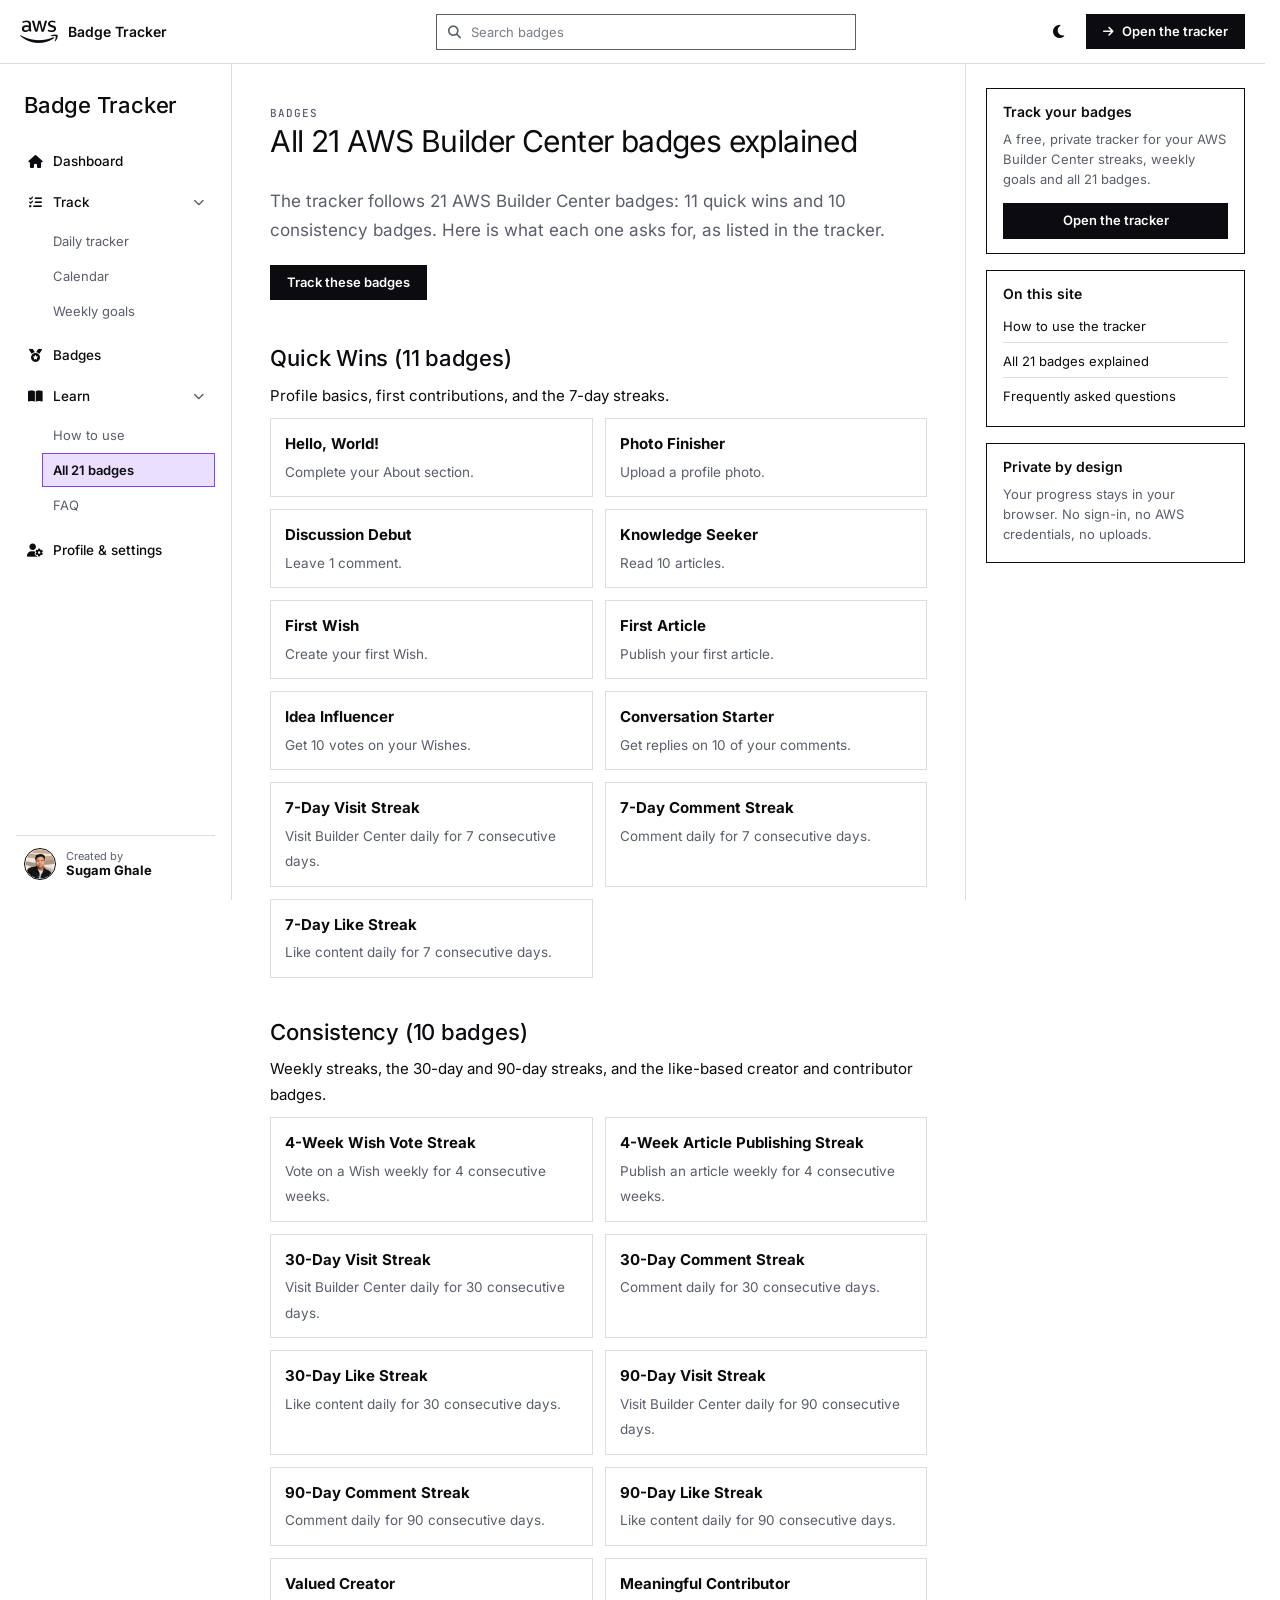
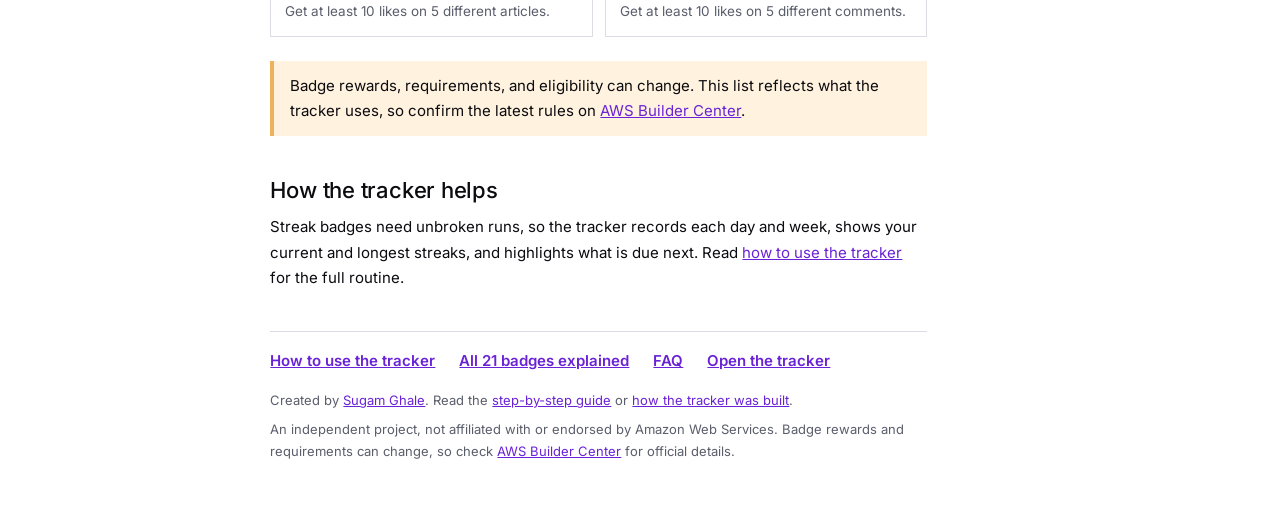
==== commit f25902ce: "Redesign to the new AWS Builder Center look with light and dark themes" ====
--- a/badges/index.html
+++ b/badges/index.html
@@ -7,7 +7,9 @@
     <meta name="description" content="Every AWS Builder Center badge the tracker follows, from Hello, World! to the 90-day streaks, with what each one requires." />
     <meta name="robots" content="index, follow, max-image-preview:large" />
     <meta name="author" content="Sugam Ghale" />
-    <meta name="theme-color" content="#131e29" />
+    <meta name="theme-color" content="#ffffff" media="(prefers-color-scheme: light)" />
+    <meta name="theme-color" content="#000000" media="(prefers-color-scheme: dark)" />
+    <script src="/theme.js"></script>
     <link rel="canonical" href="https://awsbuilder.sugamghale.com.np/badges/" />
     <meta property="og:type" content="article" />
     <meta property="og:site_name" content="AWS Builder Center Badge Tracker" />
@@ -28,6 +30,7 @@
         "prefetch": [{ "urls": ["/"], "eagerness": "moderate" }]
       }
     </script>
+    <link rel="preload" href="/fonts/inter-latin-wght-normal.woff2" as="font" type="font/woff2" crossorigin />
     <link rel="preconnect" href="https://cdnjs.cloudflare.com" crossorigin />
     <link rel="stylesheet" href="https://cdnjs.cloudflare.com/ajax/libs/font-awesome/6.2.1/css/all.min.css" referrerpolicy="no-referrer" />
     <link rel="icon" type="image/png" sizes="48x48" href="/favicon-48.png" />
@@ -39,74 +42,57 @@
   <body>
     <a class="skip-link" href="#main-content">Skip to content</a>
     <div class="app-shell">
-      <aside class="sidebar" aria-label="Primary navigation">
-        <div class="brand-lockup">
-          <span class="brand-mark" aria-hidden="true"><i class="fa-brands fa-aws"></i></span
-          ><span>AWS Builder Center<br /><strong>Badge Tracker</strong></span>
+      <header class="topbar">
+        <div class="topbar-inner">
+          <button id="mobile-menu" class="icon-button topbar-menu" aria-label="Open navigation" aria-expanded="false"><i class="fa-solid fa-bars" aria-hidden="true"></i></button>
+          <a class="topbar-logo" href="/" aria-label="AWS Builder Center Badge Tracker home"><i class="fa-brands fa-aws" aria-hidden="true"></i><span>Badge Tracker</span></a>
+          <form class="topbar-search" role="search" action="/#badges" method="get">
+            <i class="fa-solid fa-magnifying-glass" aria-hidden="true"></i>
+            <input type="search" name="q" placeholder="Search badges" aria-label="Search badges" autocomplete="off" />
+          </form>
+          <div class="topbar-actions">
+            <button type="button" class="icon-button" data-theme-toggle aria-label="Toggle dark theme" aria-pressed="false"><i class="fa-solid fa-moon theme-icon-moon" aria-hidden="true"></i><i class="fa-solid fa-sun theme-icon-sun" aria-hidden="true"></i></button>
+            <a class="button button-primary topbar-open" href="/"><i class="fa-solid fa-arrow-right" aria-hidden="true"></i><span>Open the tracker</span></a>
+          </div>
         </div>
-        <nav class="nav-list" aria-label="Sections">
-          <a class="nav-link" href="/#dashboard">
-            <i class="nav-icon fa-solid fa-chart-pie" aria-hidden="true"></i>
-            Dashboard
+      </header>
+      <div class="app-frame">
+        <aside class="sidebar" aria-label="Primary navigation">
+          <p class="sidebar-title">Badge Tracker</p>
+          <nav class="nav-list" aria-label="Sections">
+            <a class="nav-link" href="/#dashboard"><i class="nav-icon fa-solid fa-house" aria-hidden="true"></i> Dashboard</a>
+            <div class="nav-group">
+              <button type="button" class="nav-group-toggle" data-nav-toggle aria-expanded="true"><span><i class="nav-icon fa-solid fa-list-check" aria-hidden="true"></i> Track</span><i class="fa-solid fa-chevron-down chevron" aria-hidden="true"></i></button>
+              <div class="nav-sub">
+                <a class="nav-link" href="/#daily">Daily tracker</a>
+                <a class="nav-link" href="/#calendar">Calendar</a>
+                <a class="nav-link" href="/#weekly">Weekly goals</a>
+              </div>
+            </div>
+            <a class="nav-link" href="/#badges"><i class="nav-icon fa-solid fa-medal" aria-hidden="true"></i> Badges</a>
+            <div class="nav-group">
+              <button type="button" class="nav-group-toggle" data-nav-toggle aria-expanded="true"><span><i class="nav-icon fa-solid fa-book-open" aria-hidden="true"></i> Learn</span><i class="fa-solid fa-chevron-down chevron" aria-hidden="true"></i></button>
+              <div class="nav-sub">
+                <a class="nav-link" href="/guide/">How to use</a>
+                <a class="nav-link active" href="/badges/" aria-current="page">All 21 badges</a>
+                <a class="nav-link" href="/faq/">FAQ</a>
+              </div>
+            </div>
+            <a class="nav-link" href="/#profile"><i class="nav-icon fa-solid fa-user-gear" aria-hidden="true"></i> Profile &amp; settings</a>
+          </nav>
+          <a class="creator-credit" href="https://builder.aws.com/community/@sugamghale" target="_blank" rel="noopener noreferrer" aria-label="Created by Sugam Ghale — open AWS Builder Center profile">
+            <img class="creator-avatar" src="/favicon-192.png" alt="Sugam Ghale" draggable="false" />
+            <span><small>Created by</small><strong>Sugam Ghale</strong></span>
           </a>
-          <a class="nav-link" href="/#daily">
-            <i class="nav-icon fa-solid fa-list-check" aria-hidden="true"></i>
-            Daily tracker
-          </a>
-          <a class="nav-link" href="/#calendar">
-            <i class="nav-icon fa-regular fa-calendar-days" aria-hidden="true"></i>
-            Calendar
-          </a>
-          <a class="nav-link" href="/#badges">
-            <i class="nav-icon fa-solid fa-medal" aria-hidden="true"></i>
-            Badges
-          </a>
-          <a class="nav-link" href="/#weekly">
-            <i class="nav-icon fa-solid fa-calendar-week" aria-hidden="true"></i>
-            Weekly goals
-          </a>
-          <a class="nav-link" href="/#profile">
-            <i class="nav-icon fa-solid fa-user-gear" aria-hidden="true"></i>
-            Profile &amp; settings
-          </a>
-        </nav>
-        <nav class="resource-links" aria-label="Resources">
-          <p class="resource-title">Resources</p>
-          <a href="/guide/"><i class="fa-solid fa-book-open" aria-hidden="true"></i> How to use</a>
-          <a href="/badges/" aria-current="page"><i class="fa-solid fa-award" aria-hidden="true"></i> All 21 badges</a>
-          <a href="/faq/"><i class="fa-regular fa-circle-question" aria-hidden="true"></i> FAQ</a>
-        </nav>
-        <div class="sidebar-footer">
-          Learn <i class="fa-solid fa-arrow-right" aria-hidden="true"></i> Build
-          <i class="fa-solid fa-arrow-right" aria-hidden="true"></i> Share
-          <i class="fa-solid fa-arrow-right" aria-hidden="true"></i> Repeat
-        </div>
-        <a
-          class="creator-credit"
-          href="https://builder.aws.com/community/@sugamghale"
-          target="_blank"
-          rel="noopener noreferrer"
-          aria-label="Created by Sugam Ghale — open AWS Builder Center profile"
-        >
-          <img class="creator-avatar" src="/favicon-192.png" alt="Sugam Ghale" draggable="false" />
-          <span><small>Created by</small><strong>Sugam Ghale</strong></span>
-        </a>
-      </aside>
-      <div class="mobile-header">
-        <div class="brand-lockup">
-          <span class="brand-mark" aria-hidden="true"><i class="fa-brands fa-aws"></i></span
-          ><span class="mobile-brand-copy"><strong>Badge Tracker</strong><small>Created by Sugam Ghale</small></span>
-        </div>
-      </div>
-      <main id="main-content" class="main-content" tabindex="-1">
-        <div class="content-page">
-          <header class="page-header">
-            <div>
-              <p class="eyebrow">Badges</p>
-              <h1>All 21 AWS Builder Center badges explained</h1>
-            </div>
-          </header>
-
+        </aside>
+        <main id="main-content" class="main-content" tabindex="-1">
+          <div class="content-page">
+            <header class="page-header">
+              <div>
+                <p class="eyebrow">Badges</p>
+                <h1>All 21 AWS Builder Center badges explained</h1>
+              </div>
+            </header>
           <p class="lead">
             The tracker follows 21 AWS Builder Center badges: 11 quick wins and 10 consistency badges. Here is
             what each one asks for, as listed in the tracker.
@@ -155,13 +141,13 @@
             streaks, and highlights what is due next. Read <a href="/guide/">how to use the tracker</a> for the full
             routine.
           </p>
-          <nav class="related" aria-label="Related pages">
-            <a href="/guide/">How to use the tracker</a>
-            <a href="/badges/">All 21 badges explained</a>
-            <a href="/faq/">FAQ</a>
-            <a href="/">Open the tracker</a>
-          </nav>
-          <div class="page-footnote">
+            <nav class="related" aria-label="Related pages">
+              <a href="/guide/">How to use the tracker</a>
+              <a href="/badges/">All 21 badges explained</a>
+              <a href="/faq/">FAQ</a>
+              <a href="/">Open the tracker</a>
+            </nav>
+            <div class="page-footnote">
             <p>
               Created by <a href="https://builder.aws.com/community/@sugamghale" target="_blank" rel="noopener noreferrer">Sugam Ghale</a>.
               Read the <a href="https://builder.aws.com/content/3JlTbvpIUHCxUosgsDcWn3OkLaA/aws-builder-center-badge-tracker-step-by-step-guide" target="_blank" rel="noopener noreferrer">step-by-step guide</a>
@@ -174,15 +160,36 @@
               for official details.
             </p>
           </div>
-        </div>
-      </main>
+          </div>
+        </main>
+        <aside class="rail" aria-label="More">
+          <section class="rail-box">
+            <h2 class="rail-title">Track your badges</h2>
+            <p class="subtle">A free, private tracker for your AWS Builder Center streaks, weekly goals and all 21 badges.</p>
+            <a class="button button-primary full" href="/">Open the tracker</a>
+          </section>
+          <section class="rail-box">
+            <h2 class="rail-title">On this site</h2>
+            <nav class="rail-links" aria-label="Pages">
+              <a href="/guide/">How to use the tracker</a>
+              <a href="/badges/">All 21 badges explained</a>
+              <a href="/faq/">Frequently asked questions</a>
+            </nav>
+          </section>
+          <section class="rail-box">
+            <h2 class="rail-title">Private by design</h2>
+            <p class="subtle">Your progress stays in your browser. No sign-in, no AWS credentials, no uploads.</p>
+          </section>
+        </aside>
+      </div>
       <nav class="bottom-nav" aria-label="Mobile navigation">
-        <a class="nav-link" href="/#dashboard"><i class="fa-solid fa-chart-pie" aria-hidden="true"></i><span>Dashboard</span></a>
+        <a class="nav-link" href="/#dashboard"><i class="fa-solid fa-house" aria-hidden="true"></i><span>Dashboard</span></a>
         <a class="nav-link" href="/#daily"><i class="fa-solid fa-list-check" aria-hidden="true"></i><span>Daily</span></a>
         <a class="nav-link" href="/#calendar"><i class="fa-regular fa-calendar-days" aria-hidden="true"></i><span>Calendar</span></a>
         <a class="nav-link" href="/#badges"><i class="fa-solid fa-medal" aria-hidden="true"></i><span>Badges</span></a>
         <a class="nav-link" href="/#profile"><i class="fa-solid fa-gear" aria-hidden="true"></i><span>Settings</span></a>
       </nav>
     </div>
+    <script src="/pages.js"></script>
   </body>
 </html>
--- a/style.css
+++ b/style.css
@@ -1,113 +1,190 @@
+/* AWS Builder Center Badge Tracker
+   Flat, square, high-contrast interface with light and dark themes. The look follows the
+   current AWS Builder Center: black and white surfaces, purple for active states, a bright
+   green highlight, and a monospace face for headlines and small labels.
+   Theme is set by theme.js through <html data-theme="light|dark">. */
+
+/* ===== Fonts (self-hosted) ===== */
+@font-face {
+  font-family: "Inter";
+  font-style: normal;
+  font-weight: 100 900;
+  font-display: swap;
+  src: url("/fonts/inter-latin-wght-normal.woff2") format("woff2");
+}
+@font-face {
+  font-family: "JetBrains Mono";
+  font-style: normal;
+  font-weight: 100 800;
+  font-display: swap;
+  src: url("/fonts/jetbrains-mono-latin-wght-normal.woff2") format("woff2");
+}
+
+/* ===== Design tokens ===== */
 :root {
-  --navy: #131e29;
-  --muted: #5d6875;
-  --orange: #ff9900;
-  --orange-dark: #d97706;
-  --page: #f5f7f9;
-  --surface: #fff;
-  --line: #d8dee5;
-  --green: #16794c;
-  --green-soft: #e8f6ee;
-  --blue: #2469a0;
-  --red: #b42318;
-  --radius: 16px;
-  --shadow: 0 10px 25px #172b4d12;
-}
+  --font: "Inter", ui-sans-serif, system-ui, -apple-system, "Segoe UI", Roboto, sans-serif;
+  --mono: "JetBrains Mono", ui-monospace, SFMono-Regular, Menlo, Consolas, monospace;
+  --topbar-h: 64px;
+  --sidebar-w: 232px;
+  --rail-w: 300px;
+
+  --bg: #ffffff;
+  --surface: #ffffff;
+  --surface-2: #f5f5f8;
+  --text: #0b0b10;
+  --muted: #5a5e6b;
+  --line: #dcdce3;
+  --line-strong: #0b0b10;
+  --input-border: #5a5e6b;
+
+  --accent: #8b3dff;
+  --accent-ink: #6a22d6;
+  --accent-soft: #f0e7ff;
+  --nav-active-bg: #eadfff;
+  --nav-active-text: #0b0b10;
+
+  --green: #00e676;
+  --green-strong: #00a352;
+  --green-ink: #00733b;
+  --green-soft: #e2faed;
+
+  --amber-ink: #9a4a00;
+  --amber-soft: #fff3df;
+  --amber-line: #efb25c;
+  --red: #c01d2c;
+  --red-soft: #fdecee;
+
+  --c-complete: #00a352;
+  --c-progress: #8b3dff;
+  --c-start: #cfcfd8;
+  --c-visit: #2f6fe4;
+  --c-read: #0e8f91;
+  --c-comment: #15a05a;
+  --c-like: #e0561c;
+  --c-wish: #8b3dff;
+
+  --overlay: rgba(11, 11, 16, 0.55);
+  color-scheme: light;
+}
+[data-theme="dark"] {
+  --bg: #000000;
+  --surface: #0b0b0e;
+  --surface-2: #16161b;
+  --text: #f4f4f7;
+  --muted: #a4a4b0;
+  --line: #2b2b33;
+  --line-strong: #f4f4f7;
+  --input-border: #8a8a96;
+
+  --accent: #c4a0ff;
+  --accent-ink: #d8c0ff;
+  --accent-soft: #261a40;
+  --nav-active-bg: #c9a3ff;
+  --nav-active-text: #000000;
+
+  --green-strong: #2fe58d;
+  --green-ink: #4ff0a0;
+  --green-soft: #0b2a1a;
+
+  --amber-ink: #ffb85c;
+  --amber-soft: #2b1d08;
+  --amber-line: #6e4c14;
+  --red: #ff6b78;
+  --red-soft: #2f1215;
+
+  --c-complete: #2fe58d;
+  --c-progress: #c4a0ff;
+  --c-start: #3b3b45;
+  --c-visit: #6ea3ff;
+  --c-read: #3dd3d6;
+  --c-comment: #3ce88f;
+  --c-like: #ff8a50;
+  --c-wish: #c4a0ff;
+
+  --overlay: rgba(0, 0, 0, 0.72);
+  color-scheme: dark;
+}
+
+/* ===== Base ===== */
 * {
   box-sizing: border-box;
 }
 html {
-  color-scheme: light;
+  scrollbar-gutter: stable;
+}
+:root:has(dialog[open]) {
+  overflow: hidden;
 }
 body {
   margin: 0;
-  background: var(--page);
-  color: var(--navy);
-  font:
-    15px/1.5 Inter,
-    ui-sans-serif,
-    system-ui,
-    -apple-system,
-    "Segoe UI",
-    sans-serif;
+  background: var(--bg);
+  color: var(--text);
+  font: 14px/1.55 var(--font);
+  -webkit-font-smoothing: antialiased;
+}
+[hidden] {
+  display: none !important;
+}
+h1,
+h2,
+h3,
+h4 {
+  line-height: 1.25;
+}
+a {
+  color: var(--accent-ink);
+}
+hr {
+  border: 0;
+  border-top: 1px solid var(--line);
+  margin: 20px 0;
+}
+:focus-visible {
+  outline: 2px solid var(--accent);
+  outline-offset: 2px;
 }
 .skip-link {
   position: fixed;
   top: -100px;
-  left: 1rem;
-  background: #fff;
-  color: var(--navy);
-  padding: 0.75rem;
-  z-index: 100;
+  left: 12px;
+  z-index: 200;
+  background: var(--text);
+  color: var(--bg);
+  padding: 10px 14px;
 }
 .skip-link:focus {
-  top: 1rem;
-}
-.onboarding-shell {
-  min-height: 100vh;
-  display: grid;
-  place-items: center;
-  padding: 1.25rem;
-  background: linear-gradient(135deg, #edf4fa 0%, #f7f8fa 58%, #fff4df 100%);
-}
-.onboarding-card {
-  width: min(100%, 580px);
-  background: var(--surface);
-  padding: clamp(1.5rem, 5vw, 3rem);
-  border-radius: 24px;
-  box-shadow: var(--shadow);
-  border: 1px solid #e8ecf0;
-}
-.brand-lockup {
-  display: flex;
-  align-items: center;
-  gap: 0.6rem;
-  line-height: 1.2;
-}
-.brand-mark {
-  display: grid;
-  place-items: center;
-  width: 30px;
-  height: 30px;
-  border-radius: 9px;
-  background: var(--orange);
-  color: #1b2733;
-  font-size: 18px;
+  top: 12px;
+}
+.visually-hidden {
+  position: absolute;
+  width: 1px;
+  height: 1px;
+  margin: -1px;
+  padding: 0;
+  overflow: hidden;
+  clip: rect(0 0 0 0);
+  white-space: nowrap;
+  border: 0;
 }
 .eyebrow {
+  margin: 0 0 6px;
+  font: 500 11px/1.3 var(--mono);
+  letter-spacing: 0.08em;
   text-transform: uppercase;
-  font-size: 0.72rem;
-  font-weight: 800;
-  letter-spacing: 0.09em;
-  color: #657381;
-  margin: 1.25rem 0 0.35rem;
-}
-.onboarding-card h1,
-.page-header h1 {
-  font-size: clamp(1.7rem, 4vw, 2.25rem);
-  line-height: 1.15;
-  margin: 0.1rem 0 0.7rem;
+  color: var(--muted);
+}
+.subtle {
+  margin: 4px 0;
+  color: var(--muted);
+  font-size: 13px;
 }
 .privacy-note {
-  font-size: 0.8rem;
-  color: var(--muted);
-  margin-top: 1rem;
-}
-.form-grid {
-  display: grid;
-  gap: 1rem;
-  margin-top: 1.35rem;
-}
-.form-grid label {
-  font-weight: 700;
-  font-size: 0.9rem;
-}
-.form-grid small {
-  display: block;
-  color: var(--muted);
-  font-weight: 400;
-  margin-top: 0.2rem;
-}
+  margin-top: 14px;
+  font-size: 12px;
+  color: var(--muted);
+}
+
+/* ===== Forms and buttons ===== */
 input,
 select,
 button {
@@ -117,119 +194,391 @@
 select {
   display: block;
   width: 100%;
-  margin-top: 0.35rem;
-  padding: 0.7rem 0.75rem;
-  border: 1px solid #aab6c2;
-  border-radius: 9px;
-  background: #fff;
-  color: var(--navy);
+  margin-top: 6px;
+  padding: 9px 12px;
+  border: 1px solid var(--input-border);
+  border-radius: 0;
+  background: var(--bg);
+  color: var(--text);
+}
+input::placeholder {
+  color: var(--muted);
+  opacity: 0.8;
 }
 input:focus,
-select:focus,
-button:focus-visible {
-  outline: 3px solid #ffb547;
-  outline-offset: 2px;
+select:focus {
+  outline: 2px solid var(--accent);
+  outline-offset: 1px;
+}
+input[type="checkbox"] {
+  width: auto;
+  margin: 0;
+}
+.form-grid {
+  display: grid;
+  gap: 16px;
+  margin-top: 20px;
+}
+.form-grid label,
+.date-picker,
+label:has(> input:not([type="checkbox"])) {
+  font-weight: 600;
+  font-size: 13px;
+}
+.form-grid small {
+  display: block;
+  color: var(--muted);
+  font-weight: 400;
+  margin-top: 4px;
 }
 .button {
-  border: 1px solid transparent;
-  border-radius: 9px;
-  padding: 0.65rem 1rem;
+  display: inline-flex;
+  align-items: center;
+  justify-content: center;
+  gap: 8px;
+  padding: 9px 16px;
+  border: 1px solid var(--text);
+  border-radius: 0;
+  background: transparent;
+  color: var(--text);
+  font-size: 13px;
+  font-weight: 600;
+  line-height: 1.2;
+  text-decoration: none;
   cursor: pointer;
-  font-weight: 750;
-  transition:
-    0.16s transform,
-    0.16s background;
+  transition: background 0.12s, color 0.12s, border-color 0.12s;
+}
+.button i {
+  margin: 0;
+  font-size: 12px;
 }
 .button:hover {
-  transform: translateY(-1px);
+  background: var(--surface-2);
 }
 .button-primary {
-  background: var(--orange);
-  color: #17212c;
+  background: var(--text);
+  color: var(--bg);
 }
 .button-primary:hover {
-  background: #f3a421;
+  background: var(--text);
+  opacity: 0.86;
 }
 .button-secondary {
-  background: #fff;
-  color: #253647;
-  border-color: #b5c0ca;
+  background: var(--bg);
 }
 .button-danger {
   background: var(--red);
-  color: white;
+  border-color: var(--red);
+  color: #fff;
+}
+.button-danger:hover {
+  background: var(--red);
+  opacity: 0.9;
+}
+.button:disabled {
+  opacity: 0.45;
+  cursor: not-allowed;
 }
 .full {
   width: 100%;
-  margin-top: 0.25rem;
-}
+}
+.icon-button {
+  display: inline-grid;
+  place-items: center;
+  width: 36px;
+  height: 36px;
+  padding: 0;
+  border: 1px solid transparent;
+  border-radius: 0;
+  background: transparent;
+  color: var(--text);
+  font-size: 15px;
+  cursor: pointer;
+}
+.icon-button:hover {
+  border-color: var(--text);
+}
+.icon-button i {
+  pointer-events: none;
+}
+.theme-icon-sun,
+[data-theme="dark"] .theme-icon-moon {
+  display: none;
+}
+[data-theme="dark"] .theme-icon-sun {
+  display: inline-block;
+}
+
+/* ===== Top bar ===== */
+.topbar {
+  position: sticky;
+  top: 0;
+  z-index: 40;
+  height: var(--topbar-h);
+  background: var(--bg);
+  border-bottom: 1px solid var(--line);
+  view-transition-name: topbar;
+}
+.topbar-inner {
+  height: 100%;
+  max-width: 1360px;
+  margin: 0 auto;
+  padding: 0 20px;
+  display: grid;
+  grid-template-columns: var(--sidebar-w) minmax(0, 1fr) auto;
+  align-items: center;
+  gap: 16px;
+}
+.topbar-menu {
+  display: none;
+}
+.topbar-logo {
+  display: inline-flex;
+  align-items: center;
+  gap: 10px;
+  color: var(--text);
+  text-decoration: none;
+  font-weight: 600;
+  white-space: nowrap;
+}
+.topbar-logo i {
+  font-size: 30px;
+  line-height: 1;
+}
+.topbar-search {
+  position: relative;
+  justify-self: center;
+  width: min(100%, 420px);
+}
+.topbar-search i {
+  position: absolute;
+  left: 12px;
+  top: 50%;
+  transform: translateY(-50%);
+  font-size: 13px;
+  color: var(--muted);
+  pointer-events: none;
+}
+.topbar-search input {
+  margin: 0;
+  padding: 8px 12px 8px 34px;
+  height: 36px;
+  font-size: 13px;
+}
+.topbar-actions {
+  display: flex;
+  align-items: center;
+  gap: 4px;
+}
+.topbar-user {
+  display: inline-flex;
+  align-items: center;
+  gap: 8px;
+  height: 36px;
+  margin-left: 6px;
+  padding: 0 8px;
+  border: 1px solid transparent;
+  background: transparent;
+  color: var(--text);
+  font-size: 13px;
+  font-weight: 600;
+  cursor: pointer;
+}
+.topbar-user:hover {
+  border-color: var(--text);
+}
+.topbar-avatar {
+  display: grid;
+  place-items: center;
+  width: 26px;
+  height: 26px;
+  border-radius: 50%;
+  background: var(--accent);
+  color: #000;
+  font: 700 11px/1 var(--font);
+}
+.topbar-user-name {
+  max-width: 120px;
+  overflow: hidden;
+  text-overflow: ellipsis;
+  white-space: nowrap;
+}
+
+/* ===== Frame: sidebar | content | rail ===== */
 .app-shell {
   min-height: 100vh;
-  display: grid;
-  grid-template-columns: 252px minmax(0, 1fr);
+}
+.app-frame {
+  max-width: 1360px;
+  margin: 0 auto;
+  display: grid;
+  grid-template-columns: var(--sidebar-w) minmax(0, 1fr) var(--rail-w);
+  min-height: calc(100vh - var(--topbar-h));
+  border-inline: 1px solid var(--line);
 }
 .sidebar {
-  background: #14212e;
-  color: #e7edf3;
-  padding: 1.4rem 1rem;
+  position: sticky;
+  top: var(--topbar-h);
+  align-self: start;
+  height: calc(100vh - var(--topbar-h));
+  overflow-y: auto;
   display: flex;
   flex-direction: column;
-  position: sticky;
-  top: 0;
-  height: 100vh;
-}
-.sidebar .brand-lockup {
-  padding: 0.25rem 0.45rem;
-  color: #fff;
+  padding: 24px 16px 16px;
+  border-right: 1px solid var(--line);
+  background: var(--bg);
+  view-transition-name: sidebar;
+}
+.sidebar-title {
+  margin: 0 8px 20px;
+  font-size: 22px;
+  font-weight: 500;
+  letter-spacing: -0.01em;
 }
 .nav-list {
   display: grid;
-  gap: 0.25rem;
-  margin-top: 2rem;
+  gap: 2px;
 }
 .nav-link {
-  appearance: none;
+  display: flex;
+  align-items: center;
+  gap: 10px;
+  width: 100%;
+  padding: 8px 10px;
+  border: 1px solid transparent;
+  border-radius: 0;
+  background: transparent;
+  color: var(--text);
+  font-size: 13.5px;
+  font-weight: 500;
   text-align: left;
-  border: 0;
+  text-decoration: none;
+  cursor: pointer;
+}
+.nav-link:hover {
+  background: var(--surface-2);
+}
+.nav-link.active {
+  background: var(--nav-active-bg);
+  color: var(--nav-active-text);
+  border-color: var(--accent);
+  font-weight: 600;
+}
+.nav-icon {
+  width: 16px;
+  text-align: center;
+  font-size: 13px;
+}
+.nav-group {
+  display: grid;
+}
+.nav-group-toggle {
+  display: flex;
+  align-items: center;
+  justify-content: space-between;
+  gap: 10px;
+  width: 100%;
+  padding: 8px 10px;
+  border: 1px solid transparent;
   background: transparent;
-  color: #b9c5d0;
-  padding: 0.7rem 0.8rem;
-  border-radius: 8px;
+  color: var(--text);
+  font-size: 13.5px;
+  font-weight: 500;
+  text-align: left;
   cursor: pointer;
-  font-weight: 650;
-}
-.nav-link span {
-  display: inline-block;
-  width: 1.35rem;
-}
-.nav-link:hover,
-.nav-link.active {
-  background: #273849;
-  color: #fff;
-}
-.sidebar-footer {
-  font-size: 0.75rem;
-  color: #92a3b4;
-  margin: auto 0.45rem 0.3rem;
-}
+}
+.nav-group-toggle > span {
+  display: inline-flex;
+  align-items: center;
+  gap: 10px;
+}
+.nav-group-toggle:hover {
+  background: var(--surface-2);
+}
+.nav-group-toggle .chevron {
+  font-size: 11px;
+  color: var(--muted);
+  transition: transform 0.15s;
+}
+.nav-group.is-collapsed .chevron {
+  transform: rotate(-90deg);
+}
+.nav-sub {
+  display: grid;
+  gap: 1px;
+  padding: 2px 0 6px 26px;
+}
+.nav-group.is-collapsed .nav-sub {
+  display: none;
+}
+.nav-sub .nav-link {
+  padding: 6px 10px;
+  font-size: 13px;
+  font-weight: 400;
+  color: var(--muted);
+}
+.nav-sub .nav-link:hover {
+  color: var(--text);
+}
+.nav-sub .nav-link.active {
+  color: var(--nav-active-text);
+  font-weight: 600;
+}
+.creator-credit {
+  display: flex;
+  align-items: center;
+  gap: 10px;
+  margin-top: auto;
+  padding: 12px 8px 4px;
+  border-top: 1px solid var(--line);
+  color: var(--text);
+  text-decoration: none;
+}
+.creator-credit:hover {
+  background: var(--surface-2);
+}
+.creator-avatar {
+  width: 32px;
+  height: 32px;
+  border-radius: 50%;
+  object-fit: cover;
+  border: 1px solid var(--line-strong);
+  flex: 0 0 auto;
+}
+.creator-credit small,
+.creator-credit strong {
+  display: block;
+  line-height: 1.2;
+}
+.creator-credit small {
+  font-size: 11px;
+  color: var(--muted);
+}
+.creator-credit strong {
+  font-size: 13px;
+}
+
 .main-content {
-  width: min(1280px, 100%);
-  padding: clamp(1.2rem, 3vw, 2.5rem);
-  margin: auto;
+  min-width: 0;
+  padding: 32px clamp(20px, 3vw, 40px) 64px;
+  view-transition-name: page-content;
 }
 .page-header {
   display: flex;
+  align-items: flex-end;
   justify-content: space-between;
-  align-items: center;
-  gap: 1rem;
-  margin-bottom: 1.6rem;
+  gap: 16px;
+  margin-bottom: 28px;
 }
 .page-header .eyebrow {
-  margin: 0 0 0.2rem;
+  margin-bottom: 4px;
 }
 .page-header h1 {
-  font-size: clamp(1.55rem, 3vw, 2rem);
-  margin: 0;
+  margin: 0;
+  font-size: 30px;
+  font-weight: 400;
+  letter-spacing: -0.02em;
+  line-height: 1.15;
 }
 .view {
   display: none;
@@ -237,13 +586,91 @@
 .view.active {
   display: block;
 }
-.mobile-header,
+.app-footer {
+  display: none;
+  margin-top: 40px;
+  padding-top: 16px;
+  border-top: 1px solid var(--line);
+  font-size: 13px;
+}
+.app-footer nav {
+  display: flex;
+  flex-wrap: wrap;
+  gap: 8px 20px;
+}
+
+/* Right rail */
+.rail {
+  position: sticky;
+  top: var(--topbar-h);
+  align-self: start;
+  height: calc(100vh - var(--topbar-h));
+  overflow-y: auto;
+  display: grid;
+  align-content: start;
+  gap: 16px;
+  padding: 24px 20px;
+  border-left: 1px solid var(--line);
+}
+.rail-box {
+  padding: 14px 16px;
+  border: 1px solid var(--line-strong);
+  background: var(--bg);
+}
+.rail-box:empty {
+  display: none;
+}
+.rail-title {
+  display: flex;
+  align-items: center;
+  justify-content: space-between;
+  gap: 8px;
+  margin: 0 0 8px;
+  font-size: 14px;
+  font-weight: 600;
+}
+.rail-actions {
+  display: flex;
+  flex-wrap: wrap;
+  gap: 8px;
+  margin-top: 12px;
+}
+.rail-actions .button {
+  flex: 1;
+  padding: 8px 10px;
+}
+.rail-stat {
+  display: flex;
+  align-items: baseline;
+  justify-content: space-between;
+  gap: 8px;
+  padding: 6px 0;
+  border-bottom: 1px solid var(--line);
+  font-size: 13px;
+}
+.rail-stat:last-child {
+  border-bottom: 0;
+}
+.rail-stat strong {
+  font: 600 13px var(--mono);
+}
+.rail-stat small {
+  color: var(--muted);
+}
+.app-shell[data-current-view="dashboard"] .rail-today {
+  display: none;
+}
+
+/* Mobile navigation */
 .bottom-nav {
   display: none;
-}
+  view-transition-name: bottom-nav;
+}
+
+/* ===== Cards, grids, sections ===== */
 .grid {
   display: grid;
-  gap: 1rem;
+  gap: 16px;
 }
 .grid-4 {
   grid-template-columns: repeat(4, minmax(0, 1fr));
@@ -255,1308 +682,1438 @@
   grid-template-columns: repeat(2, minmax(0, 1fr));
 }
 .card {
+  min-width: 0;
+  padding: 20px;
+  border: 1px solid var(--line);
   background: var(--surface);
-  border: 1px solid #e0e6eb;
-  border-radius: var(--radius);
-  padding: 1.1rem;
-  box-shadow: 0 2px 6px #172b4d08;
 }
 .card h2,
 .card h3 {
-  margin: 0.05rem 0 0.4rem;
-  line-height: 1.25;
+  margin: 0 0 6px;
 }
 .card h2 {
-  font-size: 1.12rem;
+  font-size: 17px;
+  font-weight: 600;
 }
 .card h3 {
-  font-size: 1rem;
+  font-size: 15px;
+  font-weight: 600;
+}
+.section-heading {
+  display: flex;
+  align-items: flex-end;
+  justify-content: space-between;
+  gap: 16px;
+  margin: 40px 0 14px;
+}
+.section-heading .eyebrow {
+  margin-bottom: 2px;
+}
+.section-heading h2 {
+  margin: 0;
+  font-size: 20px;
+  font-weight: 500;
+  letter-spacing: -0.01em;
+}
+.section-heading p {
+  margin: 0;
+}
+.card > .section-heading:first-child {
+  margin-top: 0;
+}
+.score {
+  font: 600 18px var(--mono);
+  white-space: nowrap;
+}
+.metric-card p {
+  margin: 4px 0;
+  font-size: 13px;
+  color: var(--muted);
 }
 .metric-card .metric {
-  font-size: 1.75rem;
-  font-weight: 800;
+  margin: 10px 0 4px;
+  font-size: 34px;
+  font-weight: 300;
+  letter-spacing: -0.02em;
   line-height: 1.1;
-  margin: 0.4rem 0 0.15rem;
-}
-.metric-card p,
-.subtle {
-  color: var(--muted);
-  margin: 0.15rem 0;
-  font-size: 0.86rem;
-}
+}
+.metric-card .metric small {
+  font-size: 14px;
+  font-weight: 400;
+  color: var(--muted);
+}
+.notice {
+  margin: 14px 0;
+  padding: 12px 14px;
+  border-left: 4px solid var(--amber-line);
+  background: var(--amber-soft);
+  font-size: 13px;
+}
+.notice strong {
+  display: block;
+  margin-bottom: 2px;
+}
+.notice p {
+  margin: 4px 0 0;
+}
+.pill {
+  display: inline-block;
+  padding: 2px 8px;
+  border: 1px solid currentColor;
+  font: 600 10.5px/1.5 var(--mono);
+  letter-spacing: 0.05em;
+  text-transform: uppercase;
+  white-space: nowrap;
+}
+.pill.complete {
+  color: var(--green-ink);
+  background: var(--green-soft);
+}
+.pill.progressing {
+  color: var(--accent-ink);
+  background: var(--accent-soft);
+}
+.pill.start {
+  color: var(--muted);
+  background: transparent;
+}
+.pill.earned {
+  color: var(--green-ink);
+  background: var(--green-soft);
+}
+.pill.due {
+  color: var(--red);
+  background: var(--red-soft);
+}
+.progress {
+  flex: 1;
+  height: 8px;
+  background: var(--line);
+  overflow: hidden;
+}
+.progress > span {
+  display: block;
+  height: 100%;
+  background: var(--accent);
+}
+.progress.green > span {
+  background: var(--green-strong);
+}
+
+/* Checklist rows */
+.today-list {
+  display: grid;
+}
+.activity-row {
+  display: flex;
+  align-items: center;
+  gap: 12px;
+  padding: 10px 2px;
+  border-bottom: 1px solid var(--line);
+  cursor: pointer;
+}
+.activity-row:last-child {
+  border-bottom: 0;
+}
+.activity-row input,
+.badge-picker-option input[type="checkbox"] {
+  appearance: none;
+  flex: 0 0 auto;
+  position: relative;
+  width: 18px;
+  height: 18px;
+  margin: 0;
+  padding: 0;
+  border: 1.5px solid var(--text);
+  border-radius: 0;
+  background: transparent;
+  cursor: pointer;
+}
+.activity-row input:checked,
+.badge-picker-option input[type="checkbox"]:checked {
+  background: var(--green-strong);
+  border-color: var(--green-strong);
+}
+.activity-row input:checked::after,
+.badge-picker-option input[type="checkbox"]:checked::after {
+  content: "";
+  position: absolute;
+  left: 5px;
+  top: 1px;
+  width: 4px;
+  height: 9px;
+  border: solid #000;
+  border-width: 0 2px 2px 0;
+  transform: rotate(45deg);
+}
+.activity-row span {
+  font-weight: 500;
+}
+.activity-row small {
+  margin-left: auto;
+  color: var(--muted);
+  font-size: 12px;
+}
+.milestone-row {
+  display: grid;
+  grid-template-columns: 90px 1fr auto;
+  gap: 14px;
+  align-items: center;
+  margin: 14px 0;
+}
+.milestone-row b {
+  font: 600 12px var(--mono);
+  text-transform: uppercase;
+  letter-spacing: 0.04em;
+}
+.milestone-row small {
+  color: var(--muted);
+}
+.detail-list {
+  margin: 8px 0;
+  padding-left: 18px;
+  color: var(--muted);
+}
+.detail-list li {
+  margin: 4px 0;
+}
+
+/* ===== Dashboard ===== */
 .hero-card {
-  background: linear-gradient(115deg, #172938, #203c55);
-  color: white;
   position: relative;
   overflow: hidden;
-}
-.hero-card:after {
+  border: 0;
+  background: var(--green);
+  color: #000;
+}
+.hero-card .eyebrow {
+  color: rgba(0, 0, 0, 0.7);
+}
+.hero-card h2 {
+  margin: 0 0 6px;
+  font: 500 clamp(24px, 2.8vw, 34px) / 1.1 var(--mono);
+  letter-spacing: -0.03em;
+}
+.hero-card .subtle {
+  color: rgba(0, 0, 0, 0.78);
+}
+.hero-card::after {
   content: "";
-  width: 220px;
-  height: 220px;
-  border-radius: 50%;
-  background: #ff990026;
   position: absolute;
-  right: -90px;
-  top: -95px;
-}
-.hero-card .subtle {
-  color: #ccdae6;
+  right: 28px;
+  top: 24px;
+  width: 12px;
+  height: 12px;
+  background: rgba(255, 255, 255, 0.55);
+  box-shadow: 12px 0 rgba(255, 255, 255, 0.55), 24px 0 rgba(255, 255, 255, 0.55),
+    24px 12px rgba(255, 255, 255, 0.55), 12px 24px rgba(255, 255, 255, 0.55),
+    12px 36px rgba(255, 255, 255, 0.55), 12px 60px rgba(255, 255, 255, 0.55);
+  pointer-events: none;
 }
 .hero-progress {
-  display: flex;
-  align-items: center;
-  gap: 1rem;
-  margin-top: 1.25rem;
   position: relative;
   z-index: 1;
-}
-.score {
-  font-weight: 800;
-  font-size: 1.3rem;
+  display: flex;
+  align-items: center;
+  gap: 16px;
+  margin-top: 20px;
+}
+.hero-card .progress {
+  background: rgba(0, 0, 0, 0.18);
+}
+.hero-card .progress > span {
+  background: #000;
+}
+.weekly-todo {
+  margin: 16px 0 8px;
+}
+.weekly-todo .section-heading {
+  margin-top: 8px;
+}
+.todo-card {
+  display: grid;
+  gap: 8px;
+  align-content: start;
+  border-left: 4px solid var(--line);
+}
+.todo-card.due {
+  border-left-color: var(--red);
+}
+.todo-card.complete {
+  border-left-color: var(--green-strong);
+}
+.todo-card.progressing {
+  border-left-color: var(--accent);
+}
+.todo-card.start {
+  border-left-color: var(--line-strong);
+}
+.todo-card p {
+  margin: 0;
+}
+.todo-head {
+  display: flex;
+  align-items: center;
+  gap: 12px;
+}
+.todo-head h3 {
+  margin: 0 0 4px;
+}
+.todo-icon {
+  display: grid;
+  place-items: center;
+  width: 38px;
+  height: 38px;
+  flex: 0 0 auto;
+  border: 1px solid var(--line-strong);
+}
+.todo-card .button {
+  justify-self: start;
+  margin-top: 4px;
+}
+#view-dashboard > .grid {
+  margin-bottom: 16px;
+}
+
+/* Charts */
+.chart-card {
+  display: grid;
+  gap: 12px;
+  align-content: start;
+}
+.chart-card h2 {
+  margin-bottom: 0;
+}
+.chart-tabs {
+  display: flex;
+  flex-wrap: wrap;
+  gap: 2px 14px;
+  border-bottom: 1px solid var(--line);
+}
+.chart-tab {
+  margin-bottom: -1px;
+  padding: 6px 2px;
+  border: 0;
+  border-bottom: 2px solid transparent;
+  background: transparent;
+  color: var(--muted);
+  font-size: 13px;
+  font-weight: 500;
+  cursor: pointer;
+}
+.chart-tab:hover {
+  color: var(--text);
+}
+.chart-tab[aria-pressed="true"] {
+  border-bottom-color: var(--accent);
+  color: var(--text);
+  font-weight: 600;
+}
+.chart-body {
+  display: flex;
+  align-items: center;
+  flex-wrap: wrap;
+  gap: 20px;
+}
+.donut-wrap {
+  position: relative;
+  flex: 0 0 auto;
+  width: 176px;
+  height: 176px;
+}
+.donut {
+  width: 100%;
+  height: 100%;
+  overflow: visible;
+}
+.donut-track {
+  fill: none;
+  stroke: var(--line);
+  stroke-width: 16;
+}
+.donut-slice {
+  stroke-width: 16;
+  cursor: pointer;
+  transform: rotate(-90deg);
+  transform-origin: 60px 60px;
+  transition: stroke-width 0.15s, opacity 0.15s;
+  outline: none;
+}
+.donut-slice.active {
+  stroke-width: 21;
+}
+.has-active .donut-slice:not(.active) {
+  opacity: 0.4;
+}
+.donut-center {
+  position: absolute;
+  inset: 0;
+  display: grid;
+  place-content: center;
+  text-align: center;
+  pointer-events: none;
+}
+.donut-center-value {
+  font: 500 24px/1.1 var(--mono);
+}
+.donut-center-label {
+  max-width: 90px;
+  font-size: 11px;
+  color: var(--muted);
+}
+.chart-legend {
+  display: grid;
+  gap: 2px;
+  flex: 1 1 150px;
+  min-width: 0;
+}
+.legend-item {
+  display: flex;
+  align-items: center;
+  gap: 10px;
+  width: 100%;
+  padding: 6px 8px;
+  border: 1px solid transparent;
+  background: transparent;
+  color: var(--text);
+  font-size: 13px;
+  text-align: left;
+  cursor: pointer;
+}
+.legend-item i {
+  width: 12px;
+  height: 12px;
+  flex: 0 0 auto;
+}
+.legend-item span {
+  flex: 1;
+}
+.legend-item:hover,
+.legend-item.active {
+  background: var(--surface-2);
+  border-color: var(--line);
+}
+.chart-summary {
+  margin: 0;
+}
+.chart-detail {
+  min-height: 72px;
+  padding: 12px 14px;
+  border: 1px solid var(--line);
+  background: var(--surface-2);
+}
+.chart-detail h4 {
+  margin: 0 0 4px;
+  font-size: 13px;
+}
+.chart-detail p {
+  margin: 0 0 6px;
+}
+.chart-items {
+  display: grid;
+  gap: 4px;
+  max-height: 176px;
+  margin: 0;
+  padding: 0;
+  overflow: auto;
+  list-style: none;
+}
+.chart-items li {
+  display: flex;
+  justify-content: space-between;
+  gap: 12px;
+  font-size: 12.5px;
+}
+.chart-items small {
+  color: var(--muted);
   white-space: nowrap;
 }
-.progress {
-  height: 9px;
-  background: #dfe5ea;
-  border-radius: 100px;
-  overflow: hidden;
-  flex: 1;
-}
-.progress > span {
-  height: 100%;
-  display: block;
-  background: var(--orange);
-  border-radius: inherit;
-}
-.progress.green > span {
-  background: var(--green);
-}
-.hero-card .progress {
-  background: #486173;
-}
-.hero-card .progress > span {
-  background: var(--orange);
-}
-.section-heading {
+
+/* ===== Badges ===== */
+.badge-controls {
+  display: flex;
+  flex-wrap: wrap;
+  gap: 10px;
+  margin-bottom: 16px;
+}
+.badge-controls input {
+  max-width: 280px;
+  margin: 0;
+}
+.badge-controls select {
+  width: auto;
+  margin: 0;
+}
+.badges-grid {
+  display: grid;
+  grid-template-columns: repeat(auto-fill, minmax(236px, 1fr));
+  gap: 16px;
+}
+.badge-card {
+  width: 100%;
+  padding: 16px;
+  border: 1px solid var(--line);
+  border-radius: 0;
+  background: var(--surface);
+  color: var(--text);
+  text-align: left;
+  cursor: pointer;
+  transition: border-color 0.12s, background 0.12s;
+}
+.badge-card:hover {
+  border-color: var(--text);
+  background: var(--surface-2);
+}
+.badge-top {
+  display: flex;
+  align-items: flex-start;
+  gap: 12px;
+}
+.badge-icon {
+  display: grid;
+  place-items: center;
+  flex: 0 0 auto;
+  width: 36px;
+  height: 36px;
+  border: 1px solid var(--line-strong);
+  background: var(--bg);
+}
+.badge-icon i {
+  font-size: 15px;
+}
+.badge-card h3 {
+  margin: 0;
+  font-size: 15px;
+}
+.badge-card p {
+  margin: 4px 0 14px;
+  font-size: 12.5px;
+  color: var(--muted);
+}
+.badge-meta {
   display: flex;
   align-items: center;
   justify-content: space-between;
-  gap: 1rem;
-  margin: 1.8rem 0 0.8rem;
-}
-.section-heading h2 {
-  margin: 0;
-  font-size: 1.25rem;
-}
-.section-heading p {
-  margin: 0;
-  color: var(--muted);
-}
-.today-list {
-  display: grid;
-  gap: 0.3rem;
-}
-.activity-row {
-  display: flex;
-  align-items: center;
-  gap: 0.65rem;
-  padding: 0.62rem 0.25rem;
-  border-bottom: 1px solid #edf0f3;
-  cursor: pointer;
-}
-.activity-row:last-child {
-  border-bottom: 0;
-}
-.activity-row input {
-  appearance: none;
-  width: 19px;
-  height: 19px;
-  margin: 0;
-  border-radius: 5px;
-  padding: 0;
-  position: relative;
-  cursor: pointer;
-}
-.activity-row input:checked {
-  background: var(--green);
-  border-color: var(--green);
-}
-.activity-row input:checked:after {
-  content: "✓";
-  position: absolute;
-  color: #fff;
-  font-size: 13px;
-  left: 3px;
-  top: -2px;
-}
-.activity-row span {
-  font-weight: 650;
-}
-.activity-row small {
-  color: var(--muted);
-  margin-left: auto;
-}
-.pill {
-  display: inline-block;
-  border-radius: 100px;
-  padding: 0.22rem 0.55rem;
-  font-size: 0.72rem;
-  font-weight: 800;
-  letter-spacing: 0.04em;
-  text-transform: uppercase;
-}
-.pill.complete {
-  color: var(--green);
-  background: var(--green-soft);
-}
-.pill.progressing {
-  color: #945b00;
-  background: #fff2db;
-}
-.pill.start {
-  color: #536272;
-  background: #edf1f4;
-}
-.pill.earned {
-  color: #265b96;
-  background: #eaf2fc;
-}
-.notice {
-  border-left: 4px solid var(--orange);
-  background: #fff7e8;
-  padding: 0.75rem 0.9rem;
-  border-radius: 0 9px 9px 0;
-  margin: 0.8rem 0;
-}
-.notice strong {
-  display: block;
-}
-.milestone-row {
-  display: grid;
-  grid-template-columns: 90px 1fr auto;
-  gap: 0.75rem;
-  align-items: center;
-  margin: 0.8rem 0;
-}
-.milestone-row b {
-  font-size: 0.85rem;
-}
-.badge-controls {
-  display: flex;
-  gap: 0.65rem;
-  flex-wrap: wrap;
-  margin-bottom: 1rem;
-}
-.badge-controls input {
-  max-width: 250px;
-  margin: 0;
-}
-.badge-controls select {
-  width: auto;
-  margin: 0;
-}
-.badges-grid {
-  display: grid;
-  grid-template-columns: repeat(auto-fill, minmax(255px, 1fr));
-  gap: 1rem;
-}
-.badge-card {
-  padding: 1rem;
-  text-align: left;
-  width: 100%;
-  cursor: pointer;
-  background: #fff;
-  border: 1px solid #dfe5ea;
-  border-radius: var(--radius);
-  color: var(--navy);
-  box-shadow: 0 2px 6px #172b4d08;
-}
-.badge-card:hover {
-  border-color: #ffb84c;
-  transform: translateY(-2px);
-}
-.badge-top {
-  display: flex;
-  align-items: flex-start;
-  gap: 0.7rem;
-}
-.badge-icon {
-  width: 34px;
-  height: 34px;
-  border-radius: 10px;
-  display: grid;
-  place-items: center;
-  background: #fff0d5;
-  font-size: 1.1rem;
-  flex: 0 0 auto;
-}
-.badge-card h3 {
-  margin: 0;
-  font-size: 1rem;
-}
-.badge-card p {
-  font-size: 0.83rem;
-  color: var(--muted);
-  margin: 0.3rem 0 0.8rem;
-}
-.badge-meta {
-  display: flex;
-  justify-content: space-between;
-  align-items: center;
-  gap: 0.5rem;
-  font-size: 0.8rem;
-  margin-bottom: 0.4rem;
+  gap: 8px;
+  margin-bottom: 8px;
+  font-size: 12px;
 }
 .badge-card .progress {
   width: 100%;
-  height: 7px;
+  height: 6px;
+}
+
+/* ===== Daily tracker and calendar ===== */
+.daily-layout {
+  display: grid;
+  grid-template-columns: minmax(260px, 0.8fr) minmax(0, 1.2fr);
+  gap: 16px;
+}
+.date-picker {
+  display: grid;
+  gap: 2px;
+  margin: 12px 0 8px;
+}
+.date-picker input {
+  margin: 0;
+}
+.streak-table {
+  display: grid;
+  gap: 4px;
+}
+.streak-line {
+  display: grid;
+  grid-template-columns: 90px 1fr auto;
+  gap: 12px;
+  align-items: center;
+  padding: 8px 0;
+  border-bottom: 1px solid var(--line);
+}
+.streak-line:last-child {
+  border-bottom: 0;
+}
+.streak-line strong {
+  font: 600 12px var(--mono);
+  text-transform: uppercase;
+  letter-spacing: 0.04em;
+}
+.calendar-card {
+  min-width: 0;
 }
 .calendar-controls {
   display: flex;
   align-items: center;
   justify-content: space-between;
-  gap: 0.5rem;
-  margin-bottom: 1rem;
+  gap: 8px;
+  margin-bottom: 16px;
 }
 .calendar-controls h2 {
-  font-size: 1.05rem;
-  margin: 0;
-}
-.icon-button {
-  border: 1px solid #ccd5dd;
-  background: #fff;
-  border-radius: 8px;
-  cursor: pointer;
-  color: var(--navy);
-  width: 36px;
-  height: 36px;
-  font-size: 1.25rem;
+  margin: 0;
+  font-size: 17px;
+}
+.calendar-controls .icon-button {
+  border-color: var(--line);
+}
+.calendar-controls .icon-button i {
+  font-size: 12px;
 }
 .calendar-weekdays,
 .calendar-grid {
   display: grid;
   grid-template-columns: repeat(7, 1fr);
-  gap: 0.35rem;
+  gap: 4px;
 }
 .calendar-weekdays div {
+  padding: 4px;
   text-align: center;
-  color: var(--muted);
-  font-size: 0.72rem;
-  font-weight: 800;
-  padding: 0.25rem;
+  font: 500 10.5px var(--mono);
+  letter-spacing: 0.06em;
+  text-transform: uppercase;
+  color: var(--muted);
+}
+.calendar-grid {
+  grid-auto-rows: minmax(0, 1fr);
+  aspect-ratio: 7 / var(--calendar-weeks, 5);
+  align-items: stretch;
 }
 .calendar-day {
-  aspect-ratio: 1;
-  border: 1px solid #e1e6eb;
-  border-radius: 10px;
-  background: #fff;
-  color: var(--navy);
+  position: relative;
+  display: block;
+  align-self: stretch;
+  height: 100%;
+  min-height: 0;
+  margin: 0;
+  padding: 6px;
+  border: 1px solid var(--line);
+  border-radius: 0;
+  background: var(--bg);
+  color: var(--text);
   text-align: left;
-  padding: 0.35rem;
+  line-height: 1;
   cursor: pointer;
-  position: relative;
 }
 .calendar-day:hover {
-  border-color: var(--orange);
+  border-color: var(--text);
+}
+.calendar-day:disabled {
+  opacity: 0.38;
+  cursor: not-allowed;
+}
+.calendar-day:disabled:hover {
+  border-color: var(--line);
 }
 .calendar-day.empty {
   visibility: hidden;
 }
 .calendar-day.today {
-  outline: 2px solid var(--orange);
-}
-.calendar-day.partial:after,
-.calendar-day.full:after {
+  box-shadow: inset 0 0 0 2px var(--accent);
+}
+.calendar-day.selected {
+  background: var(--accent-soft);
+  box-shadow: inset 0 0 0 2px var(--text);
+}
+.calendar-day.today.selected {
+  box-shadow: inset 0 0 0 2px var(--accent);
+}
+.calendar-day .date-num {
+  display: block;
+  font: 500 12px/1 var(--mono);
+}
+.calendar-day.partial::after {
   content: "";
-  height: 5px;
   position: absolute;
-  bottom: 5px;
-  left: 5px;
+  left: 6px;
+  right: 6px;
+  bottom: 6px;
+  height: 4px;
+  background: var(--accent);
+}
+.calendar-day .dots {
+  position: absolute;
   right: 5px;
-  border-radius: 100px;
-  background: #89b6dc;
-}
-.calendar-day.full:after {
-  background: var(--green);
-}
-.calendar-day .date-num {
-  font-weight: 700;
-  font-size: 0.78rem;
-}
-.calendar-day .dots {
-  font-size: 0.55rem;
-  color: var(--blue);
+  top: 5px;
+  z-index: 1;
+  font-size: 9px;
+  color: var(--accent-ink);
   letter-spacing: -1px;
+}
+.day-complete-icon {
   position: absolute;
+  top: 4px;
   right: 4px;
-  top: 3px;
-}
-.daily-layout {
-  display: grid;
-  grid-template-columns: minmax(260px, 0.7fr) minmax(0, 1.3fr);
-  gap: 1rem;
-}
-.date-picker {
-  display: flex;
-  gap: 0.5rem;
-  align-items: end;
-}
-.date-picker input {
-  margin: 0;
-}
-.streak-table {
-  display: grid;
-  gap: 0.65rem;
-}
-.streak-line {
-  display: grid;
-  grid-template-columns: 90px 1fr auto;
-  gap: 0.7rem;
+  z-index: 2;
+  display: grid;
+  place-items: center;
+  width: 16px;
+  height: 16px;
+  background: var(--green-strong);
+  color: #000;
+  font-size: 9px;
+  line-height: 1;
+}
+.calendar-footer {
+  margin-top: 14px;
+  padding-top: 12px;
+  border-top: 1px solid var(--line);
+}
+.calendar-key {
+  display: flex;
+  flex-wrap: wrap;
+  gap: 4px 16px;
+  color: var(--muted);
+  font-size: 12px;
+}
+.calendar-key i {
+  margin-right: 4px;
+  color: var(--accent);
+}
+.calendar-key .fa-circle-check {
+  color: var(--green-strong);
+}
+.calendar-footer .subtle {
+  margin: 6px 0 0;
+  font-size: 12px;
+}
+
+/* ===== Weekly goals ===== */
+.weekly-list {
+  display: grid;
+  gap: 4px;
+  margin-top: 12px;
+}
+.weekly-caption {
+  margin: 14px 0 0;
+  font-weight: 600;
+}
+.weekly-status {
+  display: grid;
+  gap: 6px;
+  justify-items: start;
+  margin: 12px 0 4px;
+  padding: 12px 14px;
+  border: 1px solid var(--line);
+  background: var(--surface-2);
+}
+.weekly-status p {
+  margin: 0;
+  font-size: 13px;
+}
+.weekly-status.due {
+  border-color: var(--red);
+  background: var(--red-soft);
+}
+.weekly-status.complete {
+  border-color: var(--green-strong);
+  background: var(--green-soft);
+}
+.weekly-status.progressing {
+  border-color: var(--accent);
+  background: var(--accent-soft);
+}
+.weekly-card-action {
+  margin: 12px 0 4px;
+}
+.week-row {
+  display: grid;
+  grid-template-columns: 1fr auto;
+  gap: 16px;
+  padding: 10px 2px;
+  border-bottom: 1px solid var(--line);
+}
+.week-row:last-child {
+  border-bottom: 0;
+}
+.week-row small {
+  color: var(--muted);
+}
+.week-row strong {
+  font-size: 12.5px;
+}
+.week-row strong .fa-circle-check {
+  color: var(--green-strong);
+}
+.week-row strong .fa-circle {
+  color: var(--muted);
+}
+.week-row.current {
+  padding-inline: 10px;
+  background: var(--accent-soft);
+  border-left: 3px solid var(--accent);
+}
+.week-row.current strong {
+  color: var(--accent-ink);
+}
+.week-row.missed strong,
+.week-row.missed strong .fa-circle-xmark {
+  color: var(--red);
+}
+.week-info {
+  display: grid;
+  gap: 2px;
+}
+.week-info small {
+  display: block;
+}
+.week-entry {
+  color: var(--text) !important;
+  font-weight: 500;
+}
+.week-hint {
+  color: var(--accent-ink) !important;
+  font-weight: 600;
+}
+
+/* Weekly badge details (popup) */
+.week-details {
+  margin: 16px 0;
+}
+.week-details h3 {
+  margin: 0 0 4px;
+  font-size: 15px;
+}
+.week-details h3 i {
+  margin-right: 6px;
+  color: var(--accent);
+}
+.week-detail {
+  margin-top: 10px;
+  padding: 10px 12px;
+  border: 1px solid var(--line);
+  background: var(--bg);
+}
+.week-detail.done {
+  border-left: 4px solid var(--green-strong);
+}
+.week-detail-head {
+  display: flex;
+  flex-wrap: wrap;
+  align-items: baseline;
+  gap: 2px 10px;
+}
+.week-detail-head small {
+  flex: 1;
+  color: var(--muted);
+}
+.week-detail ul {
+  display: grid;
+  gap: 6px;
+  margin: 8px 0 0;
+  padding: 0;
+  list-style: none;
+}
+.week-detail li strong,
+.week-detail li small {
+  display: block;
+}
+.week-detail li strong {
+  font-size: 13.5px;
+  line-height: 1.35;
+}
+.week-detail li small {
+  color: var(--muted);
+  font-size: 12px;
+}
+.week-details .button {
+  margin-top: 12px;
+}
+
+/* ===== Profile ===== */
+.profile-summary {
+  display: grid;
+  gap: 10px;
+  margin: 12px 0 0;
+}
+.profile-summary div {
+  display: grid;
+  grid-template-columns: 140px 1fr;
+}
+.profile-summary dt {
+  color: var(--muted);
+  font-size: 12.5px;
+}
+.profile-summary dd {
+  margin: 0;
+  font-weight: 600;
+}
+.data-actions {
+  display: flex;
+  flex-wrap: wrap;
+  gap: 10px;
+  margin: 14px 0 10px;
+}
+#view-profile > .grid {
+  gap: 16px;
+}
+.creator-section {
+  margin-top: 16px;
+}
+.creator-profile-layout {
+  display: flex;
   align-items: center;
-}
-.streak-line strong {
-  font-size: 0.85rem;
-}
-.weekly-list {
-  display: grid;
-  gap: 0.55rem;
-}
-.week-row {
-  display: grid;
-  grid-template-columns: 1fr auto;
-  gap: 1rem;
-  padding: 0.65rem 0.1rem;
-  border-bottom: 1px solid #edf0f3;
-}
-.week-row:last-child {
-  border: 0;
-}
-.week-row small {
-  color: var(--muted);
+  gap: 28px;
+}
+.creator-profile-photo {
+  flex: 0 0 auto;
+  width: 148px;
+  height: 148px;
+  border-radius: 50%;
+  object-fit: cover;
+  border: 1px solid var(--line-strong);
+}
+.creator-profile-layout h2 {
+  margin: 2px 0;
+  font-size: 26px;
+  font-weight: 400;
+  letter-spacing: -0.02em;
+}
+.creator-role {
+  margin: 0 0 4px;
+  font-weight: 600;
+  color: var(--accent-ink);
+}
+.creator-social-links {
+  display: flex;
+  flex-wrap: wrap;
+  gap: 8px;
+  margin-top: 16px;
+}
+.creator-social-link {
+  display: inline-flex;
+  align-items: center;
+  gap: 8px;
+  padding: 7px 12px;
+  border: 1px solid var(--text);
+  color: var(--text);
+  font-size: 12.5px;
+  font-weight: 600;
+  text-decoration: none;
+}
+.creator-social-link:hover {
+  background: var(--surface-2);
+}
+.creator-social-link .fa-arrow-up-right-from-square {
+  font-size: 10px;
 }
 .reward-grid {
   display: grid;
   grid-template-columns: repeat(3, 1fr);
-  gap: 0.65rem;
-  margin-top: 0.8rem;
+  gap: 12px;
+  margin-top: 14px;
 }
 .reward {
-  border: 1px solid #f2d39a;
-  background: #fffaf0;
-  border-radius: 10px;
-  padding: 0.7rem;
+  padding: 14px;
+  border: 1px solid var(--line-strong);
+  background: var(--bg);
 }
 .reward strong {
   display: block;
-  color: #a55f00;
-  font-size: 1.1rem;
+  margin-bottom: 4px;
+  font: 600 16px var(--mono);
+  color: var(--accent-ink);
 }
 .link-list {
   display: flex;
-  gap: 0.5rem;
   flex-wrap: wrap;
-  margin-top: 1rem;
+  gap: 8px 18px;
+  margin-top: 16px;
 }
 .link-list a {
-  color: #12629b;
-  font-weight: 700;
-  font-size: 0.85rem;
-}
-.profile-summary {
-  display: grid;
-  gap: 0.55rem;
-}
-.profile-summary dt {
-  color: var(--muted);
-  font-size: 0.8rem;
-}
-.profile-summary dd {
-  margin: 0;
-  font-weight: 700;
-}
-.profile-summary div {
-  display: grid;
-  grid-template-columns: 150px 1fr;
-}
+  font-weight: 600;
+  font-size: 13px;
+}
+
+/* ===== Dialogs ===== */
 .modal {
   width: min(94vw, 590px);
-  border: 0;
-  border-radius: 18px;
+  max-height: 90vh;
   padding: 0;
-  box-shadow: 0 20px 50px #0004;
-  color: var(--navy);
+  overflow: auto;
+  overscroll-behavior: contain;
+  border: 1px solid var(--line-strong);
+  border-radius: 0;
+  background: var(--surface);
+  color: var(--text);
+  box-shadow: none;
 }
 .modal::backdrop {
-  background: #0b1e2d88;
+  background: var(--overlay);
 }
 .modal > div,
 .modal > form {
-  padding: 1.4rem;
+  padding: 24px;
 }
 .modal h2 {
-  margin: 0.1rem 0 0.6rem;
+  margin: 2px 0 10px;
+  font-size: 22px;
+  font-weight: 500;
+  letter-spacing: -0.01em;
 }
 .modal-heading {
   display: flex;
+  align-items: flex-start;
   justify-content: space-between;
-  align-items: start;
+  gap: 12px;
 }
 .modal-heading .eyebrow {
   margin: 0;
 }
+.modal-heading .icon-button {
+  border-color: var(--line);
+}
 .modal-actions {
   display: flex;
   justify-content: flex-end;
-  gap: 0.65rem;
-  margin-top: 1.25rem;
+  gap: 10px;
+  margin-top: 22px;
+}
+.compact-modal {
+  width: min(94vw, 500px);
+}
+.modal:has(.settings-badge-section) {
+  width: min(94vw, 760px);
 }
 .settings-actions {
   display: flex;
-  gap: 0.65rem;
   flex-wrap: wrap;
-  margin-top: 1rem;
-}
-.import-label {
-  display: inline-flex;
-  align-items: center;
-  cursor: pointer;
+  gap: 10px;
+  margin-top: 16px;
 }
 .danger-zone {
-  padding-top: 0.5rem;
+  padding-top: 8px;
 }
 .danger-zone h3 {
+  margin-bottom: 0;
   color: var(--red);
-  margin-bottom: 0;
 }
 .celebration {
   text-align: center;
 }
 .celebration-icon {
-  font-size: 3rem;
   display: block;
-}
-.detail-list {
-  padding-left: 1.15rem;
-  color: var(--muted);
+  font-size: 48px;
+  color: var(--accent);
 }
 .record-list {
   display: grid;
-  gap: 0.5rem;
-  margin-top: 1rem;
+  gap: 8px;
+  max-height: 285px;
+  margin-top: 14px;
+  padding-right: 6px;
+  overflow: auto;
 }
 .record-row {
   display: grid;
   grid-template-columns: 1fr 105px auto;
-  gap: 0.5rem;
+  gap: 8px;
   align-items: end;
+  padding: 2px 0;
 }
 .record-row input {
+  min-width: 0;
   margin: 0;
 }
 .record-row button {
-  padding: 0.6rem;
-}
-.empty-state {
-  color: var(--muted);
-  text-align: center;
-  padding: 2rem;
+  padding: 9px 12px;
+}
+.import-compare {
+  width: 100%;
+  margin: 16px 0;
+  border-collapse: collapse;
+  font-size: 13.5px;
+}
+.import-compare th,
+.import-compare td {
+  padding: 8px 10px;
+  border-bottom: 1px solid var(--line);
+  text-align: left;
+  overflow-wrap: anywhere;
+}
+.import-compare thead th {
+  font: 500 11px var(--mono);
+  letter-spacing: 0.06em;
+  text-transform: uppercase;
+  color: var(--muted);
+}
+.import-compare tbody th {
+  width: 36%;
+  font-weight: 500;
+  color: var(--muted);
+}
+.import-compare td:last-child {
+  font-weight: 600;
+}
+.import-error {
+  border-left-color: var(--red);
+  background: var(--red-soft);
+}
+#import-dialog .notice {
+  margin: 14px 0;
 }
 #toast {
   position: fixed;
-  right: 1rem;
-  bottom: 1rem;
-  background: #193348;
-  color: #fff;
-  padding: 0.75rem 1rem;
-  border-radius: 9px;
-  box-shadow: var(--shadow);
-  transform: translateY(calc(100% + 2rem));
+  right: 20px;
+  bottom: 20px;
+  z-index: 300;
+  max-width: min(420px, calc(100vw - 40px));
+  padding: 12px 16px;
+  border: 1px solid var(--bg);
+  background: var(--text);
+  color: var(--bg);
+  font-size: 13px;
+  font-weight: 500;
+  transform: translateY(calc(100% + 40px));
   opacity: 0;
   visibility: hidden;
   pointer-events: none;
   transition: transform 0.25s, opacity 0.2s, visibility 0.2s;
-  z-index: 20;
 }
 #toast.show {
   transform: translateY(0);
   opacity: 1;
   visibility: visible;
 }
-@media (max-width: 640px) {
-  #toast {
-    right: 0.75rem;
-    bottom: calc(5.25rem + env(safe-area-inset-bottom));
-    max-width: calc(100vw - 1.5rem);
-  }
-}
-hr {
+
+/* Badge pickers (welcome page and settings) */
+.badge-selection-section {
+  margin-top: 20px;
+}
+.badge-selection-section h2 {
+  margin: 2px 0 4px;
+  font-size: 16px;
+  font-weight: 600;
+}
+.badge-selection-section h3 {
+  margin: 0;
+}
+.badge-picker-list {
+  display: grid;
+  grid-template-columns: repeat(2, minmax(0, 1fr));
+  gap: 10px;
+  max-height: 360px;
+  margin-top: 14px;
+  padding: 2px 6px 2px 2px;
+  overflow: auto;
+}
+.badge-picker-group {
+  display: grid;
+  align-content: start;
+  gap: 8px;
+  min-width: 0;
+  margin: 0;
+  padding: 0;
   border: 0;
-  border-top: 1px solid #e4e8ec;
-  margin: 1.3rem 0;
-}
-@media (max-width: 950px) {
-  .grid-4 {
-    grid-template-columns: repeat(2, 1fr);
-  }
-  .sidebar {
-    display: none;
-  }
-  .app-shell {
-    display: block;
-  }
-  .mobile-header {
-    display: flex;
-    justify-content: space-between;
-    align-items: center;
-    padding: 0.8rem 1rem;
-    background: #14212e;
-    color: white;
-    position: sticky;
-    top: 0;
-    z-index: 10;
-  }
-  .mobile-header .icon-button {
-    background: transparent;
-    border-color: #52697d;
-    color: white;
-  }
-  .sidebar.mobile-open {
-    display: flex;
-    position: fixed;
-    z-index: 9;
-    top: 54px;
-    width: 252px;
-  }
-  .bottom-nav {
-    position: fixed;
-    bottom: 0;
-    left: 0;
-    right: 0;
-    z-index: 10;
-    background: #14212e;
-    display: flex;
-    justify-content: space-around;
-    padding: 0.3rem;
-    box-shadow: 0 -2px 10px #0002;
-  }
-  .bottom-nav .nav-link {
-    font-size: 0.68rem;
-    padding: 0.5rem 0.35rem;
-  }
-  .main-content {
-    padding-bottom: 5rem;
-  }
-}
-@media (max-width: 640px) {
-  .grid-2,
-  .grid-3,
-  .daily-layout {
-    grid-template-columns: 1fr;
-  }
-  .grid-4 {
-    grid-template-columns: repeat(2, 1fr);
-  }
-  .page-header {
-    align-items: start;
-  }
-  .page-header .button {
-    font-size: 0.8rem;
-  }
-  .metric-card .metric {
-    font-size: 1.4rem;
-  }
-  .hero-progress {
-    display: block;
-  }
-  .hero-progress .progress {
-    margin-top: 0.55rem;
-  }
-  .calendar-weekdays,
-  .calendar-grid {
-    gap: 0.18rem;
-  }
-  .calendar-day {
-    border-radius: 7px;
-    padding: 0.22rem;
-  }
-  .calendar-day .date-num {
-    font-size: 0.68rem;
-  }
-  .calendar-day .dots {
-    display: none;
-  }
-  .record-row {
-    grid-template-columns: 1fr 78px auto;
-  }
-  .reward-grid {
-    grid-template-columns: 1fr;
-  }
-  .profile-summary div {
-    grid-template-columns: 120px 1fr;
-  }
-  .milestone-row,
-  .streak-line {
-    grid-template-columns: 68px 1fr auto;
-  }
-  .badge-controls input {
-    max-width: none;
-    flex: 1 0 100%;
-  }
-  .onboarding-card {
-    padding: 1.5rem;
-  }
-  .modal > div,
-  .modal > form {
-    padding: 1.1rem;
-  }
-}
-
-/* Existing badges are selected independently from current activity history. */
-.badge-selection-section {
-  margin-top: 1.25rem;
-}
-.badge-selection-section h2 {
-  font-size: 1.05rem;
-  margin: 0.2rem 0;
-}
-.badge-selection-section h3 {
-  margin: 0;
-}
-.badge-picker-list {
-  display: grid;
-  grid-template-columns: repeat(2, minmax(0, 1fr));
-  gap: 0.55rem;
-  max-height: 360px;
-  overflow: auto;
-  margin-top: 0.8rem;
-  padding: 0.2rem 0.4rem 0.2rem 0.1rem;
+}
+.badge-picker-group legend {
+  float: left;
+  width: 100%;
+  padding: 0;
+  margin-bottom: 8px;
+  font: 500 11px var(--mono);
+  letter-spacing: 0.08em;
+  text-transform: uppercase;
+  color: var(--muted);
+}
+.badge-picker-group legend + * {
+  clear: both;
 }
 .badge-picker-option {
   display: grid;
   grid-template-columns: auto minmax(0, 1fr);
-  gap: 0.55rem;
+  gap: 10px;
   align-items: start;
-  padding: 0.6rem;
-  border: 1px solid #dce4eb;
-  border-radius: 10px;
-  background: #fff;
+  padding: 10px 12px;
+  border: 1px solid var(--line);
+  background: var(--bg);
   cursor: pointer;
 }
+.badge-picker-option:hover {
+  border-color: var(--text);
+}
 .badge-picker-option:has(input:checked) {
-  border-color: #e5a027;
-  background: #fff8e9;
+  border-color: var(--accent);
+  background: var(--accent-soft);
 }
 .badge-picker-option input[type="checkbox"] {
-  appearance: none;
-  display: block;
-  width: 18px;
-  height: 18px;
-  margin: 0.12rem 0 0;
-  padding: 0;
-  border-radius: 5px;
-  cursor: pointer;
-}
-.badge-picker-option input[type="checkbox"]:checked {
-  background: var(--green);
-  border-color: var(--green);
-}
-.badge-picker-option input[type="checkbox"]:checked:after {
-  content: "✓";
-  display: block;
-  text-align: center;
-  color: #fff;
-  font-size: 13px;
-  line-height: 16px;
+  margin-top: 2px;
 }
 .badge-picker-option strong,
 .badge-picker-option small {
   display: block;
 }
 .badge-picker-option strong {
-  font-size: 0.84rem;
-  line-height: 1.25;
+  font-size: 13px;
+  line-height: 1.3;
 }
 .badge-picker-option small {
-  font-size: 0.72rem;
-  color: var(--muted);
-  line-height: 1.25;
-  margin-top: 0.15rem;
+  margin-top: 2px;
+  font-size: 12px;
+  line-height: 1.3;
+  color: var(--muted);
 }
 .badge-picker-option .completion-date {
   grid-column: 2;
-  margin: 0;
-  padding: 0.45rem;
-  font-size: 0.78rem;
+  margin: 4px 0 0;
+  padding: 6px 8px;
+  font-size: 12px;
 }
 .setup-earned-message {
-  margin-top: 1rem;
-}
-.setup-earned-message p {
-  margin: 0.3rem 0 0;
+  margin-top: 16px;
 }
 .settings-badge-section {
-  border-top: 1px solid #e4e8ec;
-  padding-top: 1rem;
+  padding-top: 16px;
+  border-top: 1px solid var(--line);
 }
 .settings-badge-section .section-heading {
   margin: 0;
 }
-.modal:has(.settings-badge-section) {
-  width: min(94vw, 760px);
-}
-@media (max-width: 640px) {
-  .badge-picker-list {
-    grid-template-columns: 1fr;
-    max-height: 300px;
-  }
-  .badge-selection-section h2 {
-    font-size: 1rem;
-  }
-}
-
-/* Author layout rules must not override native hidden application regions. */
-[hidden] {
-  display: none !important;
-}
-
-/* Font Awesome visual system and modal containment. */
-.button i {
-  margin-right: 0.35rem;
-}
-.button .fa-arrow-right {
-  margin: 0 0 0 0.35rem;
-}
-.brand-mark i {
-  font-size: 1rem;
-}
-.nav-icon {
-  width: 1.35rem;
-  text-align: center;
-}
-.nav-link > i:not(.nav-icon) {
+
+/* ===== Welcome page ===== */
+.onboarding-shell {
+  position: relative;
+  min-height: 100vh;
+  padding: clamp(16px, 3vw, 40px);
+  background: var(--bg);
+}
+.welcome-theme {
+  position: absolute;
+  top: 14px;
+  right: 14px;
+  z-index: 5;
+  border-color: var(--line);
+}
+.welcome {
+  display: grid;
+  grid-template-columns: minmax(0, 5fr) minmax(0, 7fr);
+  gap: clamp(16px, 2.5vw, 32px);
+  align-items: start;
+  width: min(1240px, 100%);
+  margin: 0 auto;
+}
+.welcome-aside {
+  align-self: stretch;
+  min-width: 0;
+}
+.welcome-hero {
+  position: sticky;
+  top: clamp(16px, 3vw, 40px);
+  display: flex;
+  flex-direction: column;
+  gap: clamp(24px, 3vh, 36px);
+  min-height: min(720px, calc(100vh - 5rem));
+  padding: clamp(28px, 3.5vw, 48px);
+  overflow: hidden;
+  background: var(--green);
+  color: #000;
+}
+.welcome-hero::after {
+  content: "";
+  position: absolute;
+  right: 36px;
+  top: 40px;
+  width: 16px;
+  height: 16px;
+  background: rgba(255, 255, 255, 0.55);
+  box-shadow: 16px 0 rgba(255, 255, 255, 0.55), 32px 0 rgba(255, 255, 255, 0.55),
+    32px 16px rgba(255, 255, 255, 0.55), 16px 32px rgba(255, 255, 255, 0.55),
+    16px 48px rgba(255, 255, 255, 0.55), 16px 80px rgba(255, 255, 255, 0.55);
+  pointer-events: none;
+}
+.brand-lockup {
+  display: flex;
+  align-items: center;
+  gap: 10px;
+  font-weight: 600;
+  line-height: 1.2;
+}
+.brand-mark {
+  display: grid;
+  place-items: center;
+  width: 34px;
+  height: 34px;
+  background: #000;
+  color: #fff;
+  font-size: 20px;
+}
+.welcome-hero .eyebrow {
+  margin: 0 0 10px;
+  color: rgba(0, 0, 0, 0.72);
+}
+.welcome-hero h1 {
+  margin: 0;
+  font: 500 clamp(28px, 3.2vw, 42px) / 1.1 var(--mono);
+  letter-spacing: -0.035em;
+}
+.welcome-lead {
+  max-width: 36ch;
+  margin: 18px 0 0;
+  font-size: 16px;
+  line-height: 1.55;
+  color: rgba(0, 0, 0, 0.82);
+}
+.welcome-points {
+  display: grid;
+  gap: 16px;
+  margin: auto 0 0;
+  padding: 0;
+  list-style: none;
+}
+.welcome-points li {
+  display: grid;
+  grid-template-columns: auto minmax(0, 1fr);
+  gap: 14px;
+  align-items: start;
+}
+.point-icon {
+  display: grid;
+  place-items: center;
+  width: 40px;
+  height: 40px;
+  border: 1px solid #000;
+}
+.welcome-points strong {
   display: block;
-  font-size: 0.95rem;
-  margin-bottom: 0.18rem;
-}
-.bottom-nav .nav-link {
-  display: flex;
-  flex-direction: column;
+  line-height: 1.3;
+}
+.welcome-points li span {
+  font-size: 13.5px;
+  line-height: 1.45;
+  color: rgba(0, 0, 0, 0.78);
+}
+.welcome-setup {
+  display: grid;
+  gap: 20px;
+  min-width: 0;
+}
+.import-card {
+  display: grid;
+  grid-template-columns: auto minmax(0, 1fr) auto;
+  gap: 18px;
   align-items: center;
-  gap: 0.1rem;
-  text-align: center;
-}
-.bottom-nav .nav-link span {
-  display: block;
-}
-.sidebar-footer i {
-  font-size: 0.63rem;
-  margin: 0 0.12rem;
-}
-.badge-icon i {
-  font-size: 1rem;
-}
-.modal {
-  max-height: 90vh;
-  overflow: auto;
-}
-.compact-modal {
-  width: min(94vw, 500px);
-}
-.compact-modal .form-grid {
-  margin-top: 1rem;
-}
-.record-list {
-  max-height: 285px;
-  overflow: auto;
-  padding-right: 0.35rem;
-}
-.record-row {
-  padding: 0.15rem 0;
-}
-.record-row input {
-  min-width: 0;
-}
-.week-row strong {
-  font-size: 0.8rem;
-}
-.week-row strong .fa-circle-check {
-  color: var(--green);
-}
-.week-row strong .fa-circle {
-  color: #758697;
-}
-.weekly-card-action {
-  margin: 0.75rem 0 0.35rem;
-}
-.weekly-card-action i {
-  margin-right: 0.35rem;
-}
-.calendar-controls .icon-button i {
-  font-size: 0.85rem;
-}
-.icon-button i {
-  pointer-events: none;
-}
-.celebration-icon i {
-  color: var(--orange);
-}
-@media (max-width: 640px) {
-  .record-list {
-    max-height: 230px;
-  }
-  .modal {
-    max-height: 88vh;
-  }
-  .bottom-nav .nav-link {
-    font-size: 0.64rem;
-  }
-  .bottom-nav .nav-link > i {
-    font-size: 0.9rem;
-  }
-}
-
-/* Calendar rows reserve their visual height; the legend is a separate footer. */
-.calendar-card {
-  min-width: 0;
-}
-.calendar-grid {
-  grid-auto-rows: minmax(0, 1fr);
-  aspect-ratio: 7 / var(--calendar-weeks, 5);
-  min-height: 0;
-}
-.calendar-day {
-  aspect-ratio: auto;
-  min-height: 0;
-  height: 100%;
-}
-.calendar-footer {
-  border-top: 1px solid #e7edf1;
-  margin-top: 0.85rem;
-  padding-top: 0.7rem;
-}
-.calendar-key {
-  display: flex;
-  flex-wrap: wrap;
-  gap: 0.35rem 0.85rem;
-  color: var(--muted);
-  font-size: 0.76rem;
-  font-weight: 700;
-}
-.calendar-key i {
-  margin-right: 0.2rem;
-  color: #4a91c4;
-}
-.calendar-key .fa-circle-check {
-  color: var(--green);
-}
-.calendar-footer .subtle {
-  margin: 0.35rem 0 0;
-  font-size: 0.76rem;
-}
-@media (max-width: 640px) {
-  .calendar-footer {
-    margin-top: 0.65rem;
-    padding-top: 0.55rem;
-  }
-  .calendar-key {
-    font-size: 0.7rem;
-  }
-}
-
-/* Compact phone layout: preserve touch targets and keep long content above fixed navigation. */
-@media (max-width: 640px) {
-  html,
-  body {
-    width: 100%;
-    min-height: 100%;
-    overflow-x: hidden;
-    -webkit-text-size-adjust: 100%;
-  }
-  .mobile-header {
-    min-height: 64px;
-    padding: 0.72rem 1rem;
-    gap: 0.75rem;
-  }
-  .mobile-header .brand-lockup {
-    min-width: 0;
-  }
-  .mobile-header .brand-lockup strong {
-    font-size: 1rem;
-    white-space: nowrap;
-  }
-  .mobile-header .icon-button {
-    flex: 0 0 42px;
-    width: 42px;
-    height: 42px;
-  }
-  .main-content {
-    padding: 1.2rem 1.15rem calc(7.4rem + env(safe-area-inset-bottom));
-  }
-  .page-header {
-    align-items: flex-start;
-    gap: 0.75rem;
-    margin-bottom: 1.15rem;
-  }
-  .page-header h1 {
-    font-size: clamp(1.55rem, 8vw, 1.85rem);
-    line-height: 1.08;
-  }
-  .page-header .eyebrow {
-    font-size: 0.64rem;
-    line-height: 1.25;
-  }
-  .page-header .button {
-    display: inline-flex;
-    align-items: center;
-    justify-content: center;
-    gap: 0.15rem;
-    min-height: 54px;
-    padding: 0.45rem 0.62rem;
-    font-size: 0.77rem;
-    white-space: normal;
-    text-align: center;
-  }
-  .page-header .button i {
-    margin: 0 0.1rem 0 0;
-  }
-  .grid {
-    gap: 0.85rem;
-  }
-  .card {
-    padding: 1rem;
-    border-radius: 14px;
-  }
-  .grid-4 {
-    gap: 0.85rem;
-  }
-  .hero-card {
-    grid-column: span 2 !important;
-    padding: 1.1rem;
-  }
-  .hero-card h2 {
-    font-size: 1.25rem;
-  }
-  .hero-card .eyebrow {
-    margin-top: 0;
-  }
-  .hero-progress {
-    margin-top: 0.9rem;
-  }
-  .metric-card {
-    min-height: 138px;
-  }
-  .metric-card .metric {
-    font-size: 1.45rem;
-  }
-  .metric-card p {
-    font-size: 0.78rem;
-  }
-  .section-heading {
-    align-items: flex-start;
-    gap: 0.6rem;
-    margin: 1.35rem 0 0.7rem;
-  }
-  .section-heading h2 {
-    font-size: 1.15rem;
-  }
-  .activity-row {
-    gap: 0.55rem;
-    padding: 0.72rem 0.1rem;
-  }
-  .activity-row span {
-    font-size: 0.92rem;
-  }
-  .activity-row small {
-    font-size: 0.72rem;
-    white-space: nowrap;
-  }
-  .daily-layout {
-    gap: 0.85rem;
-  }
-  .streak-table {
-    gap: 0.45rem;
-  }
-  .streak-line {
-    grid-template-columns: minmax(0, 1fr) auto;
-    grid-template-areas: "label pill" "detail detail";
-    gap: 0.12rem 0.55rem;
-    padding: 0.65rem 0;
-    border-bottom: 1px solid #edf0f3;
-  }
-  .streak-line:last-child {
-    border-bottom: 0;
-  }
-  .streak-line strong {
-    grid-area: label;
-    font-size: 0.9rem;
-  }
-  .streak-line > span:not(.pill) {
-    grid-area: detail;
-    font-size: 0.83rem;
-    line-height: 1.35;
-  }
-  .streak-line > .pill {
-    grid-area: pill;
-    justify-self: end;
-  }
-  .milestone-row {
-    grid-template-columns: 60px 1fr;
-    gap: 0.4rem 0.6rem;
-  }
-  .milestone-row small {
-    grid-column: 2;
-    font-size: 0.72rem;
-  }
-  .milestone-row b {
-    font-size: 0.8rem;
-  }
-  .calendar-controls {
-    margin-bottom: 0.8rem;
-  }
-  .calendar-controls h2 {
-    font-size: 1rem;
-  }
-  .calendar-day {
-    min-width: 0;
-  }
-  .calendar-footer {
-    margin-top: 0.75rem;
-  }
-  .calendar-key {
-    gap: 0.3rem 0.65rem;
-  }
-  .bottom-nav {
-    min-height: 66px;
-    padding: 0.32rem 0.2rem max(0.32rem, env(safe-area-inset-bottom));
-    gap: 0.05rem;
-  }
-  .bottom-nav .nav-link {
-    min-width: 0;
-    flex: 1;
-    padding: 0.35rem 0.1rem;
-    font-size: 0.62rem;
-  }
-  .bottom-nav .nav-link > i {
-    font-size: 0.95rem;
-    margin-bottom: 0.08rem;
-  }
-  .bottom-nav .nav-link span {
-    overflow: hidden;
-    text-overflow: ellipsis;
-    white-space: nowrap;
-    width: 100%;
-  }
-  .modal {
-    width: calc(100vw - 20px);
-    max-height: calc(100dvh - 20px);
-    margin: auto;
-    border-radius: 16px;
-  }
-  .modal > div,
-  .modal > form {
-    padding: 1rem;
-  }
-  .modal-heading h2 {
-    font-size: 1.18rem;
-  }
-  .modal-actions {
-    gap: 0.5rem;
-    margin-top: 1rem;
-  }
-  .modal-actions .button {
-    flex: 1;
-    min-height: 42px;
-    padding: 0.55rem 0.65rem;
-  }
-  .record-list {
-    max-height: 36dvh;
-  }
-  .record-row {
-    grid-template-columns: minmax(0, 1fr) 70px 36px;
-    gap: 0.4rem;
-  }
-  .record-row button {
-    padding: 0.55rem;
-  }
-  .onboarding-shell {
-    display: block;
-    padding: 1rem;
-    min-height: 100dvh;
-  }
-  .onboarding-card {
-    width: 100%;
-    padding: 1.35rem;
-    border-radius: 18px;
-  }
-  .onboarding-card h1 {
-    font-size: 1.7rem;
-  }
-  .badge-picker-list {
-    max-height: 280px;
-  }
-  .badge-picker-option {
-    padding: 0.55rem;
-  }
-}
-@media (max-width: 390px) {
-  .main-content {
-    padding-left: 1rem;
-    padding-right: 1rem;
-  }
-  .page-header h1 {
-    font-size: 1.5rem;
-  }
-  .page-header .button {
-    min-height: 50px;
-    font-size: 0.72rem;
-  }
-  .metric-card {
-    min-height: 130px;
-  }
-  .activity-row span {
-    font-size: 0.87rem;
-  }
-  .calendar-weekdays div {
-    font-size: 0.64rem;
-  }
-  .calendar-key {
-    font-size: 0.67rem;
-  }
-}
-
-/* Calendar state markers: selected date, current date, and complete-routine confirmation. */
-.calendar-grid{align-items:stretch}.calendar-day{display:block;align-self:stretch;margin:0;line-height:1;transform:none}.calendar-day .date-num{display:block;line-height:1}.calendar-day.today{outline:0;background:#f2f8ff;box-shadow:inset 0 0 0 2px #3b82f6}.calendar-day.selected{outline:0;background:#fffaf0;box-shadow:inset 0 0 0 2px var(--orange)}.calendar-day.today.selected{background:#fffaf0;box-shadow:inset 0 0 0 2px var(--orange)}.day-complete-icon{position:absolute;top:4px;right:4px;z-index:2;display:grid;place-items:center;width:16px;height:16px;border-radius:50%;background:var(--green);color:#fff;font-size:.56rem;line-height:1;box-shadow:0 0 0 2px #fff}.calendar-day .dots{z-index:1}@media(max-width:640px){.day-complete-icon{top:3px;right:3px;width:14px;height:14px;font-size:.5rem}}
-
-/* A full routine is represented by its checkmark; do not add a second green highlight bar. */
-.calendar-day.full:after{display:none}
-
-/* Persistent attribution and creator profile. */
-.creator-credit{display:flex;align-items:center;gap:.6rem;margin:.75rem .25rem 0;padding:.65rem .55rem;border-top:1px solid #365064;color:#dce7f0;text-decoration:none;border-radius:10px;transition:background .16s}.creator-credit:hover,.creator-credit:focus-visible{background:#273849}.creator-avatar{width:32px;height:32px;border-radius:50%;object-fit:cover;border:2px solid #ffb84c;flex:0 0 auto}.creator-credit small,.creator-credit strong{display:block;line-height:1.18}.creator-credit small{font-size:.65rem;color:#9cafbf}.creator-credit strong{font-size:.76rem;color:#fff}.mobile-brand-copy{display:grid;gap:.08rem;line-height:1.1}.mobile-brand-copy small{font-size:.61rem;color:#b7c7d6;font-weight:650}.creator-section{margin-top:1rem}.creator-profile-layout{display:flex;align-items:center;gap:1.15rem}.creator-profile-photo{width:92px;height:92px;object-fit:cover;border-radius:50%;border:4px solid #fff;box-shadow:0 0 0 2px #ffb84c;flex:0 0 auto}.creator-profile-layout h2{font-size:1.35rem;margin:.1rem 0}.creator-role{margin:0;color:#a65b00;font-size:.86rem;font-weight:800}.creator-social-links{display:flex;flex-wrap:wrap;gap:.5rem;margin-top:.9rem}.creator-social-link{display:inline-flex;align-items:center;gap:.35rem;padding:.52rem .65rem;border:1px solid #d6e0e8;border-radius:8px;background:#f9fbfc;color:#17649a;text-decoration:none;font-size:.8rem;font-weight:800}.creator-social-link:hover,.creator-social-link:focus-visible{border-color:#ffb84c;background:#fff8e9}.creator-social-link .fa-arrow-up-right-from-square{font-size:.66rem}@media(max-width:950px){.creator-credit{display:none}}@media(max-width:640px){.mobile-header{min-height:70px}.mobile-brand-copy strong{font-size:.98rem}.creator-section{margin-top:.85rem}.creator-profile-layout{align-items:flex-start;gap:.85rem}.creator-profile-photo{width:70px;height:70px}.creator-profile-layout h2{font-size:1.18rem}.creator-social-links{display:grid;grid-template-columns:1fr}.creator-social-link{justify-content:space-between}}
-
-/* Make the dedicated creator portrait the visual focus of the profile card. */
-.creator-section{padding:1.45rem}.creator-profile-layout{gap:1.5rem;min-height:168px}.creator-profile-photo{width:160px;height:160px;border-width:5px;box-shadow:0 0 0 3px #ffb84c,0 10px 22px #172b4d24}.creator-profile-layout h2{font-size:1.5rem}.creator-role{font-size:.95rem}@media(max-width:640px){.creator-section{padding:1.25rem}.creator-profile-layout{flex-direction:column;align-items:center;gap:1rem;text-align:center}.creator-profile-photo{width:128px;height:128px}.creator-social-links{width:100%}}
-
-/* Profile & Settings section rhythm. */
-#view-profile > .grid{gap:1.5rem}#view-profile > .creator-section{margin:2rem 0 0}#view-profile > .creator-section + section{margin-top:2.25rem}#view-profile > .creator-section + section .section-heading{margin-top:0;margin-bottom:1.15rem}@media(max-width:640px){#view-profile > .grid{gap:1rem}#view-profile > .creator-section{margin-top:1.5rem}#view-profile > .creator-section + section{margin-top:1.75rem}}
-
-/* Dashboard spacing: keep summary, daily work, progress, and badges visually separate. */
-#view-dashboard > .grid.grid-4{gap:1.5rem;margin-bottom:1.75rem}#view-dashboard > .grid.grid-2{gap:1.5rem}#view-dashboard > .grid.grid-2 + section{margin-top:2rem}#view-dashboard .grid.grid-3{gap:1.5rem}#view-dashboard .badges-grid{gap:1.5rem}@media(max-width:640px){#view-dashboard > .grid.grid-4{gap:1rem;margin-bottom:1.25rem}#view-dashboard > .grid.grid-2{gap:1rem}#view-dashboard > .grid.grid-2 + section{margin-top:1.5rem}#view-dashboard .grid.grid-3{gap:1rem}#view-dashboard .badges-grid{gap:1rem}}
-
-/* Weekly goals: status banner, week rows, and dashboard to-do */
-.week-info{display:grid;gap:.1rem}.week-info small{display:block}.week-entry{color:var(--navy)!important;font-weight:600}.week-hint{color:#945b00!important;font-weight:700}
-.week-row.current{background:#fff8ec;border-radius:10px;padding-inline:.6rem}.week-row.current strong{color:#945b00}.week-row.missed strong{color:var(--red)}.week-row.missed strong .fa-circle-xmark{color:var(--red)}.week-row strong .fa-hourglass-half{color:var(--orange-dark)}
-.weekly-status{display:grid;gap:.4rem;justify-items:start;margin:.75rem 0 .25rem;padding:.75rem .9rem;border-radius:12px;background:#f5f7f9;border:1px solid #e3e8ed}.weekly-status p{margin:0;font-size:.86rem;color:var(--navy)}.weekly-status.due{background:#fdf1ef;border-color:#f3c9c3}.weekly-status.complete{background:var(--green-soft);border-color:#bfe3cf}.weekly-status.progressing{background:#fff8ec;border-color:#f6dba5}
-.pill.due{color:var(--red);background:#fdecea}
-.weekly-todo{margin-bottom:2rem}.weekly-todo .grid{gap:1.5rem}.todo-card{display:grid;gap:.5rem;align-content:start;border-left:4px solid #d8dee5}.todo-card.due{border-left-color:var(--red);background:#fffafa}.todo-card.complete{border-left-color:var(--green)}.todo-card.progressing{border-left-color:var(--orange)}.todo-card p{margin:0}.todo-head{display:flex;align-items:center;gap:.75rem}.todo-head h3{margin:0 0 .25rem}.todo-icon{display:grid;place-items:center;width:38px;height:38px;border-radius:11px;background:#fff2db;color:var(--orange-dark);flex:0 0 auto}.todo-card .button{justify-self:start;margin-top:.35rem}
-@media(max-width:640px){.weekly-todo{margin-bottom:1.5rem}.weekly-todo .grid{gap:1rem}}
-
-/* Interactive donut charts */
-.chart-card{display:grid;gap:.75rem;align-content:start}.chart-card h2{margin-bottom:0}.chart-tabs{display:flex;flex-wrap:wrap;gap:.4rem}.chart-tab{border:1px solid var(--line);background:#fff;color:var(--navy);border-radius:100px;padding:.3rem .75rem;font:inherit;font-size:.8rem;font-weight:700;cursor:pointer}.chart-tab:hover{border-color:var(--orange)}.chart-tab[aria-pressed="true"]{background:var(--navy);border-color:var(--navy);color:#fff}.chart-tab:focus-visible,.legend-item:focus-visible{outline:3px solid #3b82f6;outline-offset:2px}
-.chart-body{display:flex;align-items:center;gap:1.25rem;flex-wrap:wrap}.donut-wrap{position:relative;width:190px;height:190px;flex:0 0 auto}.donut{width:100%;height:100%;overflow:visible}
-.donut-slice{stroke-width:16;cursor:pointer;transform:rotate(-90deg);transform-origin:60px 60px;transition:stroke-width .15s,opacity .15s;outline:none}.donut-slice.active{stroke-width:21}.has-active .donut-slice:not(.active){opacity:.4}
-.donut-center{position:absolute;inset:0;display:grid;place-content:center;text-align:center;pointer-events:none}.donut-center-value{font-size:1.55rem;line-height:1.1}.donut-center-label{color:var(--muted);font-size:.72rem;max-width:90px}
-.chart-legend{display:grid;gap:.3rem;flex:1 1 150px;min-width:0}.legend-item{display:flex;align-items:center;gap:.55rem;width:100%;border:1px solid transparent;background:transparent;border-radius:9px;padding:.4rem .5rem;font:inherit;font-size:.85rem;color:var(--navy);text-align:left;cursor:pointer}.legend-item i{width:12px;height:12px;border-radius:4px;flex:0 0 auto}.legend-item span{flex:1}.legend-item:hover,.legend-item.active{background:#f5f7f9;border-color:var(--line)}
-.chart-summary{margin:0}.chart-detail{min-height:4.5rem;padding:.75rem .9rem;border-radius:12px;background:#f8fafb;border:1px solid #e8edf1}.chart-detail h4{margin:0 0 .25rem;font-size:.9rem}.chart-detail p{margin:0 0 .4rem}.chart-items{list-style:none;margin:0;padding:0;display:grid;gap:.25rem;max-height:11rem;overflow:auto}.chart-items li{display:flex;justify-content:space-between;gap:.75rem;font-size:.82rem}.chart-items small{color:var(--muted);white-space:nowrap}
-@media(max-width:640px){.chart-body{justify-content:center}.donut-wrap{width:170px;height:170px}}
-@media(prefers-reduced-motion:reduce){.donut-slice{transition:none}}
-.seo-about {
-  margin-top: 1.5rem;
-  padding-top: 1.25rem;
-  border-top: 1px solid var(--line);
-  font-size: 0.85rem;
-  line-height: 1.55;
-  color: var(--muted);
-}
-.seo-about h2 {
-  font-size: 1rem;
-  color: var(--navy);
-  margin: 0 0 0.5rem;
-}
-.seo-about p,
-.seo-about ul {
-  margin: 0.5rem 0;
-}
-.seo-about ul {
-  padding-left: 1.2rem;
-}
-.seo-about a {
-  color: var(--blue);
-}
-.seo-links {
-  display: flex;
-  flex-wrap: wrap;
-  gap: 0.35rem 1rem;
-  margin: 0.75rem 0;
+  padding: 20px 24px;
+  border: 1px dashed var(--text);
+  background: var(--surface-2);
+  transition: background 0.15s, border-color 0.15s;
+}
+.import-card.is-dragover {
+  border-style: solid;
+  border-color: var(--accent);
+  background: var(--accent-soft);
+}
+.import-icon {
+  display: grid;
+  place-items: center;
+  width: 48px;
+  height: 48px;
+  border: 1px solid var(--line-strong);
+  background: var(--bg);
+  font-size: 20px;
+}
+.import-copy h2 {
+  margin: 0 0 4px;
+  font-size: 16px;
   font-weight: 600;
 }
-/* Links to the guide, badges, and FAQ pages. */
-.resource-links {
-  display: flex;
-  flex-direction: column;
-  gap: 0.1rem;
-  margin: 1.25rem 0.45rem 0;
-}
-.resource-title {
-  margin: 0 0 0.3rem;
-  font-size: 0.7rem;
-  font-weight: 800;
+.import-copy p {
+  margin: 0;
+  font-size: 13px;
+  line-height: 1.5;
+  color: var(--muted);
+}
+.welcome-divider {
+  display: flex;
+  align-items: center;
+  gap: 16px;
+  font: 500 11px var(--mono);
   letter-spacing: 0.08em;
   text-transform: uppercase;
-  color: #92a3b4;
-}
-.resource-links a {
-  display: flex;
-  align-items: center;
-  gap: 0.6rem;
-  padding: 0.45rem 0.55rem;
-  border-radius: 8px;
-  color: #c9d6e2;
-  font-size: 0.85rem;
-  text-decoration: none;
-}
-.resource-links a:hover,
-.resource-links a:focus-visible {
-  background: #273849;
-  color: #fff;
-}
-.resource-links i {
-  width: 1rem;
-  text-align: center;
-  color: #ffb84c;
-}
-.app-footer {
-  margin-top: 2.5rem;
-  padding-top: 1rem;
+  color: var(--muted);
+}
+.welcome-divider::before,
+.welcome-divider::after {
+  content: "";
+  flex: 1;
+  height: 1px;
+  background: var(--line);
+}
+.setup-card {
+  padding: clamp(22px, 3vw, 36px);
+  border: 1px solid var(--line-strong);
+  background: var(--surface);
+}
+.setup-card > h2 {
+  margin: 0 0 4px;
+  font-size: 26px;
+  font-weight: 400;
+  letter-spacing: -0.02em;
+}
+.setup-form {
+  display: grid;
+  gap: 24px;
+  margin-top: 24px;
+}
+.field-row {
+  display: grid;
+  grid-template-columns: repeat(auto-fit, minmax(190px, 1fr));
+  gap: 16px;
+}
+.field-row label {
+  font-weight: 600;
+  font-size: 13px;
+}
+.field-row input {
+  min-height: 42px;
+}
+.setup-form .badge-selection-section {
+  margin-top: 0;
+  padding-top: 24px;
   border-top: 1px solid var(--line);
-  font-size: 0.85rem;
-}
-.app-footer nav {
+}
+.setup-form .badge-picker-list {
+  max-height: none;
+  padding: 0;
+  gap: 16px;
+  overflow: visible;
+}
+.setup-form .button-primary.full {
+  padding: 14px 20px;
+  font-size: 15px;
+}
+.welcome .seo-about {
+  grid-column: 1 / -1;
+  display: grid;
+  grid-template-columns: repeat(2, minmax(0, 1fr));
+  gap: 8px clamp(24px, 4vw, 48px);
+  padding: clamp(22px, 3vw, 32px);
+  border: 1px solid var(--line);
+  background: var(--surface);
+  font-size: 13.5px;
+  line-height: 1.6;
+  color: var(--muted);
+}
+.welcome .seo-about h2 {
+  margin: 0 0 8px;
+  font-size: 18px;
+  font-weight: 500;
+  color: var(--text);
+}
+.welcome .seo-about p,
+.welcome .seo-about ul {
+  margin: 8px 0;
+}
+.welcome .seo-about ul {
+  padding-left: 18px;
+}
+.seo-links {
   display: flex;
   flex-wrap: wrap;
-  gap: 0.4rem 1.25rem;
-}
-.app-footer a {
-  color: var(--blue);
+  gap: 6px 18px;
+  margin: 12px 0;
   font-weight: 600;
 }
-/* Smooth page changes. Browsers with cross-document view transitions keep the sidebar in place
-   and fade only the content when moving between the tracker and the guide, badges, and FAQ pages.
-   Other browsers simply navigate as usual. */
+
+/* ===== Smooth page changes (browsers with cross-document view transitions) ===== */
 @view-transition {
   navigation: auto;
-}
-.sidebar {
-  view-transition-name: sidebar;
-}
-.mobile-header {
-  view-transition-name: mobile-header;
-}
-.bottom-nav {
-  view-transition-name: bottom-nav;
-}
-.main-content {
-  view-transition-name: page-content;
 }
 ::view-transition-group(page-content) {
   animation: none;
@@ -1585,8 +2142,297 @@
     animation-duration: 0.01s;
     animation-delay: 0s;
   }
-}
-.resource-links a[aria-current="page"] {
-  background: #273849;
-  color: #fff;
-}+  .donut-slice,
+  .nav-group-toggle .chevron {
+    transition: none;
+  }
+}
+
+/* ===== Responsive ===== */
+@media (max-width: 1360px) {
+  .app-frame {
+    border-inline: 0;
+  }
+}
+@media (max-width: 1199px) {
+  .app-frame {
+    grid-template-columns: var(--sidebar-w) minmax(0, 1fr);
+  }
+  .rail {
+    display: none;
+  }
+}
+@media (max-width: 950px) {
+  .topbar-inner {
+    grid-template-columns: auto auto minmax(0, 1fr) auto;
+    gap: 10px;
+    padding: 0 12px;
+  }
+  .topbar-menu {
+    display: inline-grid;
+  }
+  .topbar-search {
+    justify-self: end;
+    width: min(100%, 300px);
+  }
+  .app-frame {
+    grid-template-columns: minmax(0, 1fr);
+  }
+  .sidebar {
+    position: fixed;
+    top: var(--topbar-h);
+    bottom: 0;
+    left: 0;
+    z-index: 35;
+    width: min(300px, 86vw);
+    height: auto;
+    border-right: 1px solid var(--line-strong);
+    transform: translateX(-100%);
+    visibility: hidden;
+    transition: transform 0.2s, visibility 0.2s;
+  }
+  .sidebar.mobile-open {
+    transform: none;
+    visibility: visible;
+  }
+  .app-shell:has(.sidebar.mobile-open)::after {
+    content: "";
+    position: fixed;
+    inset: var(--topbar-h) 0 0 0;
+    z-index: 34;
+    background: var(--overlay);
+  }
+  .main-content {
+    padding-bottom: 96px;
+  }
+  .app-footer {
+    display: block;
+  }
+  .bottom-nav {
+    position: fixed;
+    right: 0;
+    bottom: 0;
+    left: 0;
+    z-index: 30;
+    display: flex;
+    padding-bottom: env(safe-area-inset-bottom);
+    border-top: 1px solid var(--line-strong);
+    background: var(--bg);
+  }
+  .bottom-nav .nav-link {
+    flex: 1;
+    flex-direction: column;
+    justify-content: center;
+    gap: 3px;
+    min-width: 0;
+    padding: 8px 2px 7px;
+    border: 0;
+    border-top: 2px solid transparent;
+    font-size: 10.5px;
+    text-align: center;
+  }
+  .bottom-nav .nav-link i {
+    font-size: 16px;
+  }
+  .bottom-nav .nav-link span {
+    max-width: 100%;
+    overflow: hidden;
+    text-overflow: ellipsis;
+    white-space: nowrap;
+  }
+  .bottom-nav .nav-link.active {
+    border-top-color: var(--accent);
+    background: transparent;
+    color: var(--accent-ink);
+  }
+  .grid-4 {
+    grid-template-columns: repeat(2, minmax(0, 1fr));
+  }
+  .welcome {
+    grid-template-columns: minmax(0, 1fr);
+  }
+  .welcome-hero {
+    position: relative;
+    top: auto;
+    min-height: 0;
+  }
+  .welcome-points {
+    grid-template-columns: repeat(2, minmax(0, 1fr));
+    gap: 20px 24px;
+    margin-top: 0;
+  }
+  .welcome-lead {
+    max-width: 52ch;
+  }
+}
+@media (min-width: 951px) and (max-height: 700px) {
+  .welcome-hero {
+    position: relative;
+    top: auto;
+    min-height: 0;
+  }
+}
+@media (max-width: 700px) {
+  .topbar-search {
+    display: none;
+  }
+  .topbar-user-name {
+    display: none;
+  }
+  .topbar-inner {
+    grid-template-columns: auto minmax(0, 1fr) auto;
+  }
+}
+@media (max-width: 640px) {
+  .main-content {
+    padding: 20px 16px 96px;
+  }
+  .page-header h1 {
+    font-size: 26px;
+  }
+  .grid-2,
+  .grid-3,
+  .daily-layout {
+    grid-template-columns: minmax(0, 1fr);
+  }
+  .grid {
+    gap: 12px;
+  }
+  .card {
+    padding: 16px;
+  }
+  .hero-card {
+    grid-column: span 2 !important;
+  }
+  .hero-progress {
+    display: block;
+  }
+  .hero-progress .progress {
+    margin-top: 10px;
+  }
+  .metric-card {
+    min-height: 130px;
+  }
+  .metric-card .metric {
+    font-size: 28px;
+  }
+  .section-heading {
+    align-items: flex-start;
+    margin: 28px 0 12px;
+  }
+  .milestone-row,
+  .streak-line {
+    grid-template-columns: 64px 1fr auto;
+    gap: 10px;
+  }
+  .calendar-weekdays,
+  .calendar-grid {
+    gap: 3px;
+  }
+  .calendar-day {
+    padding: 4px;
+  }
+  .calendar-day .date-num {
+    font-size: 11px;
+  }
+  .calendar-day .dots {
+    display: none;
+  }
+  .badge-controls input {
+    max-width: none;
+    flex: 1 0 100%;
+  }
+  .record-row {
+    grid-template-columns: minmax(0, 1fr) 70px 38px;
+    gap: 6px;
+  }
+  .record-list {
+    max-height: 36dvh;
+  }
+  .reward-grid {
+    grid-template-columns: 1fr;
+  }
+  .profile-summary div {
+    grid-template-columns: 110px 1fr;
+  }
+  .creator-profile-layout {
+    flex-direction: column;
+    align-items: center;
+    gap: 16px;
+    text-align: center;
+  }
+  .creator-profile-photo {
+    width: 120px;
+    height: 120px;
+  }
+  .creator-social-links {
+    justify-content: center;
+  }
+  .chart-body {
+    justify-content: center;
+  }
+  .donut-wrap {
+    width: 160px;
+    height: 160px;
+  }
+  .modal {
+    width: calc(100vw - 20px);
+    max-height: calc(100dvh - 20px);
+  }
+  .modal > div,
+  .modal > form {
+    padding: 18px;
+  }
+  .modal-actions {
+    gap: 8px;
+  }
+  .modal-actions .button {
+    flex: 1;
+  }
+  .badge-picker-list {
+    grid-template-columns: 1fr;
+    max-height: 300px;
+  }
+  #toast {
+    right: 12px;
+    bottom: calc(76px + env(safe-area-inset-bottom));
+    max-width: calc(100vw - 24px);
+  }
+  .onboarding-shell {
+    padding: 12px;
+  }
+  .welcome-theme {
+    top: 20px;
+    right: 20px;
+    background: rgba(255, 255, 255, 0.85);
+    color: #000;
+  }
+  .welcome-hero {
+    padding: 22px;
+    gap: 20px;
+  }
+  .welcome-hero::after,
+  .hero-card::after {
+    display: none;
+  }
+  .welcome-points {
+    grid-template-columns: 1fr;
+    gap: 14px;
+  }
+  .import-card {
+    grid-template-columns: auto minmax(0, 1fr);
+    padding: 16px;
+  }
+  .import-card .button {
+    grid-column: 1 / -1;
+    width: 100%;
+  }
+  .setup-form .badge-picker-list {
+    max-height: 340px;
+    padding: 2px 6px 2px 2px;
+    overflow: auto;
+  }
+  .welcome .seo-about {
+    grid-template-columns: minmax(0, 1fr);
+  }
+}
--- a/pages.css
+++ b/pages.css
@@ -1,97 +1,123 @@
-/* Content pages (guide, badges, FAQ). They reuse the tracker shell from style.css, so this file only styles the page text. */
-a.nav-link {
-  display: block;
-  text-decoration: none;
-}
-.bottom-nav a.nav-link {
-  display: flex;
-}
-a.button {
-  display: inline-block;
-  text-decoration: none;
-}
+/* Guide, badges and FAQ pages. They share the tracker's shell and tokens from style.css;
+   this file only styles the page text and the few components used on these pages. */
 .content-page {
-  max-width: 760px;
-  margin: 0 auto;
-  line-height: 1.65;
+  max-width: 720px;
+  font-size: 15px;
+  line-height: 1.7;
 }
 .content-page .lead {
-  font-size: 1.08rem;
+  margin-top: 0;
+  font-size: 17px;
   color: var(--muted);
-  margin-top: 0;
 }
 .content-page h2 {
-  font-size: 1.35rem;
+  margin: 40px 0 8px;
+  font-size: 22px;
+  font-weight: 500;
+  letter-spacing: -0.01em;
   line-height: 1.3;
-  margin: 2.1rem 0 0.5rem;
+}
+.content-page p,
+.content-page ul {
+  margin: 10px 0;
 }
 .content-page a:not(.button) {
-  color: var(--blue);
+  color: var(--accent-ink);
 }
 .content-page .button {
-  margin: 0.5rem 0 0.25rem;
+  margin: 10px 0 4px;
 }
 .content-page .note {
-  background: #fff7e8;
-  border-left: 4px solid var(--orange);
-  padding: 0.75rem 1rem;
-  border-radius: 8px;
-  margin: 1.25rem 0;
+  margin: 24px 0;
+  padding: 12px 16px;
+  border-left: 4px solid var(--amber-line);
+  background: var(--amber-soft);
 }
 .badge-grid {
+  display: grid;
+  grid-template-columns: repeat(auto-fill, minmax(230px, 1fr));
+  gap: 12px;
+  margin: 14px 0;
+  padding: 0;
   list-style: none;
-  padding: 0;
-  margin: 0.75rem 0;
-  display: grid;
-  grid-template-columns: repeat(auto-fill, minmax(240px, 1fr));
-  gap: 0.75rem;
 }
 .badge-grid li {
+  padding: 12px 14px;
+  border: 1px solid var(--line);
   background: var(--surface);
-  border: 1px solid #e0e6eb;
-  border-radius: 12px;
-  padding: 0.8rem 1rem;
 }
 .badge-grid strong {
   display: block;
+  margin-bottom: 2px;
 }
 .badge-grid span {
+  font-size: 13.5px;
   color: var(--muted);
-  font-size: 0.92rem;
 }
 .content-page details {
+  margin: 8px 0;
+  padding: 12px 16px;
+  border: 1px solid var(--line);
   background: var(--surface);
-  border: 1px solid #e0e6eb;
-  border-radius: 12px;
-  padding: 0.75rem 1rem;
-  margin: 0.6rem 0;
+}
+.content-page details[open] {
+  border-color: var(--line-strong);
 }
 .content-page summary {
   cursor: pointer;
-  font-weight: 700;
+  font-weight: 600;
 }
 .content-page details p {
-  margin: 0.6rem 0 0.1rem;
+  margin: 10px 0 2px;
+  color: var(--muted);
 }
 .content-page .related {
   display: flex;
   flex-wrap: wrap;
-  gap: 0.5rem 1.25rem;
-  margin-top: 2rem;
-  padding-top: 1rem;
+  gap: 8px 24px;
+  margin-top: 40px;
+  padding-top: 16px;
   border-top: 1px solid var(--line);
   font-weight: 600;
 }
 .content-page .page-footnote {
-  margin-top: 1rem;
+  margin-top: 16px;
+  font-size: 13px;
   color: var(--muted);
-  font-size: 0.86rem;
 }
 .content-page .page-footnote p {
-  margin: 0.4rem 0;
+  margin: 6px 0;
 }
-.content-page a:focus-visible,
-.content-page summary:focus-visible {
-  outline: 3px solid #ffb547;
-  outline-offset: 2px;
+
+/* Top bar and right rail on these pages */
+.topbar-open {
+  margin-left: 6px;
 }
+.rail-links {
+  display: grid;
+  gap: 2px;
+  margin: 4px 0 0;
+}
+.rail-links a {
+  display: block;
+  padding: 6px 0;
+  border-bottom: 1px solid var(--line);
+  color: var(--text);
+  font-size: 13px;
+  text-decoration: none;
+}
+.rail-links a:last-child {
+  border-bottom: 0;
+}
+.rail-links a:hover {
+  color: var(--accent-ink);
+  text-decoration: underline;
+}
+.rail-box .button {
+  margin-top: 10px;
+}
+@media (max-width: 700px) {
+  .topbar-open span {
+    display: none;
+  }
+}
